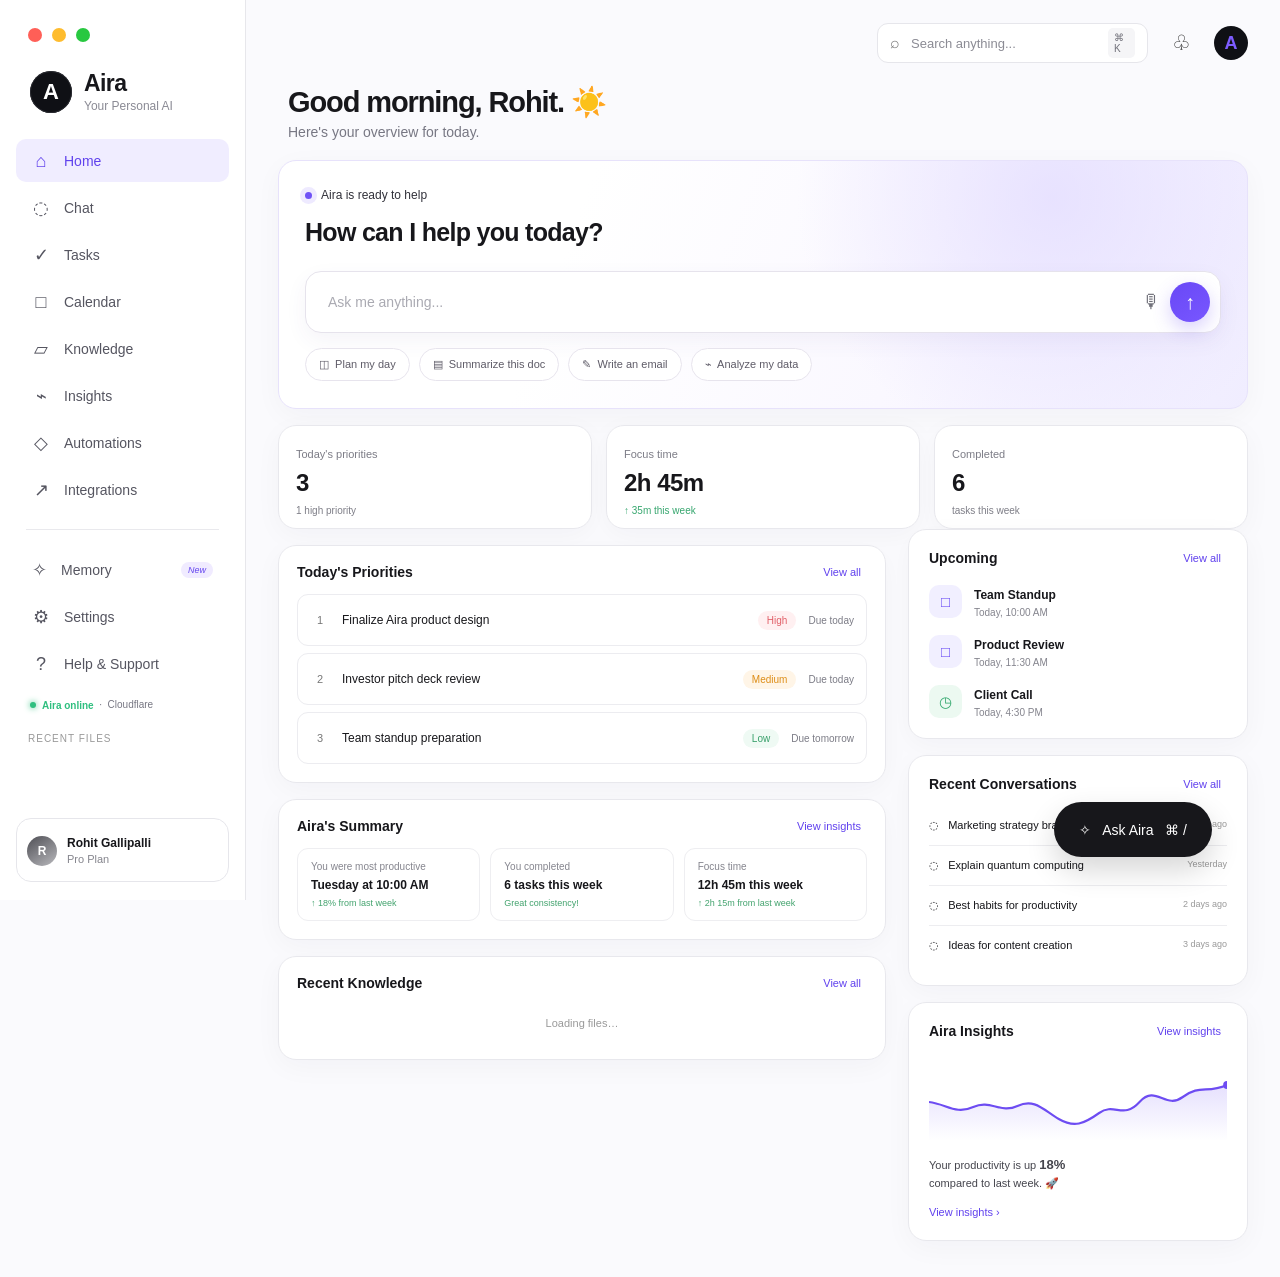
==== aira/webui_page.html @ 72c82e35 "Skill reuse (learn_skill/skill_use + auto-trigger) and resilient voice loop" ====
<!doctype html>
<html lang="en"><head><meta charset="utf-8">
<meta name="viewport" content="width=device-width,initial-scale=1">
<title>Aira — Personal AI</title>
<style>
*{box-sizing:border-box}
:root{
  --purple:#6446f5;--purple2:#7657ff;--ink:#17171b;--muted:#777783;
  --line:#e9e9ee;--panel:#fff;--bg:#fafafd;--soft:#f3f0ff;--ok:#2fbf7f;--no:#ef5252;
}
body{margin:0;background:var(--bg);color:var(--ink);font-family:-apple-system,BlinkMacSystemFont,"SF Pro Display","SF Pro Text",Inter,Arial,sans-serif;-webkit-font-smoothing:antialiased}
button,input{font:inherit}
button{cursor:pointer}
.app{min-height:100vh;display:flex}
.sidebar{
  position:fixed;left:0;top:0;bottom:0;width:246px;background:rgba(255,255,255,.96);
  border-right:1px solid #e7e7eb;padding:28px 16px 18px;z-index:5;display:flex;flex-direction:column;overflow-y:auto
}
.window-dots{display:flex;gap:10px;margin:0 0 28px 12px}
.window-dots i{width:14px;height:14px;border-radius:50%;display:block}
.red{background:#ff5f57}.yellow{background:#febc2e}.green{background:#28c840}
.brand{display:flex;align-items:center;gap:12px;margin:0 14px 26px}
.brand-logo{width:42px;height:42px;border-radius:50%;background:#0f1015;color:white;display:grid;place-items:center;font-size:22px;font-weight:700;box-shadow:inset 0 0 0 1px #292a30}
.brand-name{font-size:23px;font-weight:700;letter-spacing:-.6px}.brand-sub{font-size:12px;color:#8a8a94;margin-top:2px}
.nav{display:grid;gap:4px}
.nav button{
  height:43px;width:100%;border:0;background:transparent;border-radius:10px;text-align:left;
  display:flex;align-items:center;gap:14px;padding:0 16px;color:#555560;font-size:14px
}
.nav button:hover{background:#f7f6fa}.nav button.active{background:#f0edff;color:#6042ed}
.nav-icon{width:18px;text-align:center;font-size:18px;line-height:1}
.sep{height:1px;background:#e9e9ed;margin:18px 10px}
.memory{display:flex;align-items:center;justify-content:space-between;width:100%}
.new{font-size:9px;background:#f0ebff;color:#6546ef;border-radius:9px;padding:3px 7px}
.sb-status{margin:14px 14px 0;font-size:10px;color:var(--muted)}
.sb-status b{display:inline-flex;align-items:center;gap:6px;color:var(--ok);font-weight:600}
.sb-status b i{width:6px;height:6px;border-radius:50%;background:var(--ok);box-shadow:0 0 6px var(--ok)}
.sb-files{flex:1;overflow-y:auto;margin-top:10px}
.sb-file{display:flex;align-items:center;gap:9px;padding:8px 12px;border-radius:9px;font-size:11px;color:#555560}
.sb-file:hover{background:#f7f6fa}
.sb-file .fi{width:28px;height:28px;border-radius:8px;background:#f0edff;display:grid;place-items:center;font-size:13px;flex-shrink:0}
.sb-file b{display:block;font-size:11px;font-weight:600;color:var(--ink);white-space:nowrap;overflow:hidden;text-overflow:ellipsis;max-width:150px}
.sb-file small{font-size:9px;color:#999}
.profile{
  margin-top:14px;height:64px;border:1px solid #e6e6eb;border-radius:15px;background:white;
  display:flex;align-items:center;padding:10px;gap:10px
}
.avatar{width:38px;height:38px;border-radius:50%;display:grid;place-items:center;background:linear-gradient(145deg,#4e4e54,#b9b9bd);color:white;font-size:13px;font-weight:700}
.profile-name{font-size:12px;font-weight:600}.profile-plan{font-size:11px;color:#85858d;margin-top:3px}
.main{margin-left:246px;width:calc(100% - 246px);padding:18px 32px 36px;min-width:0}
.topbar{height:50px;display:flex;align-items:center;justify-content:flex-end;gap:18px}
.search{width:271px;height:40px;border:1px solid #e6e6eb;border-radius:11px;background:white;display:flex;align-items:center;gap:9px;padding:0 12px;color:#777}
.search input{border:0;outline:0;width:100%;font-size:13px;color:#333}.search input::placeholder{color:#8b8b94}
.shortcut{font-size:10px;background:#f5f5f7;padding:4px 6px;border-radius:5px;color:#707079}
.top-icon{border:0;background:transparent;width:30px;height:30px;color:#333;font-size:21px;border-radius:8px}
.top-icon:hover{background:#f3f2f7}
.user-orb{width:34px;height:34px;border-radius:50%;background:#0f1015;color:#7d5cff;display:grid;place-items:center;font-weight:700;font-size:18px}
.content{max-width:1250px;margin:17px auto 0}
.greeting{margin:0 0 20px 10px}.greeting h1{font-size:29px;letter-spacing:-1.1px;margin:0 0 5px;font-weight:700}.greeting p{margin:0;color:#777783;font-size:14px}
.card{background:#fff;border:1px solid #e8e8ed;border-radius:18px;box-shadow:0 7px 28px rgba(30,25,60,.035)}
.hero{
  height:auto;padding:27px 26px;background:
  radial-gradient(circle at 80% 15%,rgba(225,218,255,.7),transparent 32%),
  linear-gradient(110deg,#fff 30%,#faf8ff 65%,#f0edff 100%);
  border-color:#e7e2fb
}
.ready{display:flex;align-items:center;gap:9px;color:#31313a;font-size:12px;margin-bottom:16px}.ready-dot{width:7px;height:7px;background:#7052f6;border-radius:50%;box-shadow:0 0 0 5px #eeeaff}
.hero h2{font-size:25px;letter-spacing:-.7px;margin:0 0 24px}
.prompt{height:62px;border:1px solid #e6e3ec;background:#fff;border-radius:16px;display:flex;align-items:center;padding:0 10px 0 20px;box-shadow:0 8px 22px rgba(75,57,135,.055)}
.prompt input{border:0;outline:0;flex:1;font-size:14px;color:#333}.prompt input::placeholder{color:#aaaab2}
.attach,.mic{border:0;background:transparent;color:#70707a;font-size:19px;width:38px;height:38px;border-radius:9px}.attach:hover,.mic:hover{background:#f4f3f7}
.mic.on{background:#fdecec;color:#e04949;animation:pulse 1.2s infinite}
@keyframes pulse{0%,100%{box-shadow:0 0 0 0 rgba(239,68,68,.3)}50%{box-shadow:0 0 0 9px rgba(239,68,68,0)}}
.send{width:40px;height:40px;border:0;border-radius:50%;color:#fff;background:linear-gradient(145deg,#6948f6,#7857ff);font-size:20px;box-shadow:0 7px 18px rgba(102,70,245,.25)}
.send:hover{filter:brightness(1.08)}
.quick{display:flex;gap:9px;margin-top:15px;flex-wrap:wrap}.quick button{height:33px;border:1px solid #e7e4ed;background:white;border-radius:999px;padding:0 13px;font-size:11px;color:#5e5b67}.quick button:hover{border-color:#cfc4ff;color:#6142eb}
.chatcard{margin-top:16px;padding:18px;max-height:420px;display:flex;flex-direction:column}
.chatcard.hidden{display:none}
.section-head{display:flex;justify-content:space-between;align-items:center;margin-bottom:14px}.section-head h3{font-size:14px;margin:0}
.livepill{font-size:10px;font-weight:600;color:var(--ok);background:#effaf4;padding:4px 9px;border-radius:999px}
#log{flex:1;overflow-y:auto;max-height:340px;padding:4px 4px 8px}
#log::-webkit-scrollbar{width:7px}#log::-webkit-scrollbar-thumb{background:#e4e2ea;border-radius:99px}
.row{display:flex;margin-bottom:13px;animation:fadein .2s ease}
@keyframes fadein{from{opacity:0;transform:translateY(4px)}to{opacity:1}}
.row.user{justify-content:flex-end}
.bubble{max-width:74%;padding:11px 15px;border-radius:16px;white-space:pre-wrap;word-break:break-word;font-size:13.5px;line-height:1.55}
.row.user .bubble{background:linear-gradient(135deg,#6948f6,#7857ff);color:#fff;border-bottom-right-radius:5px;box-shadow:0 6px 16px rgba(102,70,245,.18)}
.row.aira .bubble{background:#fff;border:1px solid #eceaf1;border-bottom-left-radius:5px;box-shadow:0 3px 10px rgba(30,25,60,.04)}
.row.sys .bubble{background:#fff8e9;border:1px solid #f2e3bd;color:#8a6d1a;font-size:12px;max-width:92%}
.avatar{width:30px;height:30px;border-radius:50%;flex-shrink:0;margin-top:2px;display:flex;align-items:center;justify-content:center;font-size:12px;font-weight:700}
.row.aira .avatar{background:linear-gradient(145deg,#6446f5,#8b5cf6);color:#fff;margin-right:10px}
.row.user .avatar{background:#ece9f5;color:#6446f5;margin-left:10px;font-size:10.5px}
.typing{display:inline-flex;gap:5px;padding:6px 4px}
.typing i{width:7px;height:7px;border-radius:50%;background:#b9b3cf;animation:blink 1.1s infinite}
.typing i:nth-child(2){animation-delay:.18s}.typing i:nth-child(3){animation-delay:.36s}
@keyframes blink{0%,60%,100%{opacity:.25}30%{opacity:1}}
.approve{margin:8px 0;padding:14px 16px;border-radius:14px;max-width:92%;background:#fff8e9;border:1px solid #f2e3bd}
.approve b{font-size:12.5px;color:#b98a1e;display:block;margin-bottom:6px}
.approve .q{font-size:13px;color:var(--ink);margin-bottom:12px;white-space:pre-wrap}
.btns{display:flex;gap:9px}
.btn{border:0;border-radius:9px;padding:8px 18px;font-size:12.5px;font-weight:600;cursor:pointer;color:#fff;transition:.15s}
.btn:active{transform:scale(.97)}
.btn.ok{background:var(--ok)}.btn.no{background:var(--no)}
.stats{display:grid;grid-template-columns:repeat(3,1fr);gap:14px;margin-top:16px}.stat{height:104px;padding:18px 17px}.stat small{color:#7c7c86;font-size:11px}.stat strong{font-size:24px;display:block;margin:7px 0 3px;letter-spacing:-.5px}.stat span{font-size:10px;color:#7e7e87}.up{color:#36a66e!important}
.section{padding:18px;margin-top:16px}
.view{border:0;background:transparent;color:#6142ee;font-size:11px;cursor:pointer}
.tasks{display:grid;gap:7px}.task{height:52px;border:1px solid #ececf0;border-radius:11px;padding:0 12px;display:flex;align-items:center;gap:12px}.num{width:20px;text-align:center;font-size:11px;color:#777}.task-title{font-size:12px;flex:1}.task small{font-size:10px;color:#7c7c86}.pill{font-size:10px;padding:4px 9px;border-radius:999px}.high{background:#fff0f1;color:#e16069}.medium{background:#fff5e7;color:#dd8d17}.low{background:#effaf4;color:#39a06b}
.summary-grid{display:grid;grid-template-columns:repeat(3,1fr);gap:10px}.summary{min-height:67px;border:1px solid #eeeef1;border-radius:11px;padding:12px 13px}.summary-label{font-size:10px;color:#85858e}.summary-value{font-size:12px;font-weight:600;margin:6px 0}.summary-note{font-size:9px;color:#43a36e}
.files{display:grid;grid-template-columns:repeat(4,1fr);gap:10px}.file{height:98px;border:1px solid #e9e9ed;border-radius:11px;padding:12px;background:#fff;cursor:pointer}.file:hover{border-color:#cfc4ff}.file-icon{font-size:18px;margin-bottom:9px}.file b{display:block;font-size:10px;white-space:nowrap;overflow:hidden;text-overflow:ellipsis}.file small{font-size:9px;color:#888;margin-top:5px;display:block}
.empty{grid-column:1/-1;font-size:11px;color:#999;padding:12px;text-align:center}
.grid{display:grid;grid-template-columns:minmax(0,1fr) 340px;gap:22px}
.right{display:grid;gap:16px;align-content:start}.side{padding:20px}
.upcoming{display:grid;gap:17px;margin-top:19px}.event{display:flex;gap:12px}.event-icon{width:33px;height:33px;border-radius:10px;background:#f1efff;color:#6446f5;display:grid;place-items:center;font-size:15px}.event-icon.green{background:#ecf9f1;color:#35a96f}.event b{font-size:12px}.event small{display:block;color:#85858e;font-size:10px;margin-top:4px}
.conversations{margin-top:5px}.conversation{display:flex;justify-content:space-between;gap:10px;padding:13px 0;border-bottom:1px solid #ededf0}.conversation:last-child{border:0}.conversation span{font-size:11px}.conversation small{font-size:9px;color:#999;white-space:nowrap}
.insight-box{margin-top:15px;border-radius:12px;padding:13px 0 0}.chart{height:66px;width:100%;margin-top:8px}.chart svg{width:100%;height:100%}.insight-text{font-size:11px;line-height:1.55;color:#45454d;margin-top:10px}.insight-text b{font-size:13px}
.floating{position:fixed;right:68px;bottom:43px;height:55px;border:0;border-radius:30px;background:#17171b;color:#fff;padding:0 25px;font-size:14px;box-shadow:0 13px 30px rgba(0,0,0,.16);z-index:6}
.floating:hover{transform:translateY(-2px)}
.toast{position:fixed;left:50%;bottom:25px;transform:translate(-50%,20px);background:#17171b;color:white;border-radius:12px;padding:12px 18px;font-size:12px;opacity:0;pointer-events:none;transition:.25s;z-index:20}.toast.show{opacity:1;transform:translate(-50%,0)}
@media(max-width:1050px){.sidebar{width:82px}.brand{justify-content:center;margin-left:0;margin-right:0}.brand>div:not(.brand-logo),.nav button span:not(.nav-icon),.new,.profile-name,.profile-plan,.sb-files,.sb-status{display:none}.nav button{justify-content:center;padding:0}.main{margin-left:82px;width:calc(100% - 82px)}.grid{grid-template-columns:1fr}.right{grid-template-columns:1fr 1fr}.floating{right:24px}}
@media(max-width:700px){.sidebar{display:none}.main{margin:0;width:100%;padding:14px}.content{margin-top:8px}.search{width:200px}.grid,.stats,.summary-grid,.files,.right{grid-template-columns:1fr}.hero{height:auto}.greeting h1{font-size:24px}.floating{bottom:18px;right:18px}.topbar{gap:5px}}
</style></head>
<body>
<div class="app">
<aside class="sidebar">
  <div class="window-dots"><i class="red"></i><i class="yellow"></i><i class="green"></i></div>
  <div class="brand"><div class="brand-logo">A</div><div><div class="brand-name">Aira</div><div class="brand-sub">Your Personal AI</div></div></div>
  <nav class="nav">
    <button class="active" data-nav="home"><span class="nav-icon">⌂</span><span>Home</span></button>
    <button data-nav="chat"><span class="nav-icon">◌</span><span>Chat</span></button>
    <button data-nav="tasks"><span class="nav-icon">✓</span><span>Tasks</span></button>
    <button data-nav="calendar"><span class="nav-icon">□</span><span>Calendar</span></button>
    <button data-nav="knowledge"><span class="nav-icon">▱</span><span>Knowledge</span></button>
    <button data-nav="insights"><span class="nav-icon">⌁</span><span>Insights</span></button>
    <button data-nav="automations"><span class="nav-icon">◇</span><span>Automations</span></button>
    <button data-nav="integrations"><span class="nav-icon">↗</span><span>Integrations</span></button>
  </nav>
  <div class="sep"></div>
  <nav class="nav">
    <button><span class="nav-icon">✧</span><span class="memory">Memory <em class="new">New</em></span></button>
    <button><span class="nav-icon">⚙</span><span>Settings</span></button>
    <button><span class="nav-icon">?</span><span>Help &amp; Support</span></button>
  </nav>
  <div class="sb-status"><b><i></i>Aira online</b> &nbsp;·&nbsp; <span id="sbmode">Cloudflare</span></div>
  <div class="sb-files">
    <div class="sb-label" style="font-size:10px;color:#999;text-transform:uppercase;letter-spacing:1px;padding:12px 12px 6px">Recent files</div>
    <div id="sbfiles"></div>
  </div>
  <div class="profile"><div class="avatar">R</div><div><div class="profile-name">Rohit Gallipalli</div><div class="profile-plan">Pro Plan</div></div></div>
</aside>

<main class="main">
  <header class="topbar">
    <label class="search">⌕<input id="search" placeholder="Search anything..."><span class="shortcut">⌘ K</span></label>
    <button class="top-icon" id="voice" title="Speak replies aloud">♧</button>
    <div class="user-orb">A</div>
  </header>

  <div class="content">
    <div class="greeting"><h1 id="greet">Good morning, Rohit. ☀️</h1><p>Here's your overview for today.</p></div>

    <div class="card hero">
      <div class="ready"><span class="ready-dot"></span>Aira is ready to help</div>
      <h2>How can I help you today?</h2>
      <div class="prompt">
        <input id="prompt" placeholder="Ask me anything..." autofocus>
        <button class="mic" id="mic" title="Speak to Aira">🎙</button>
        <button class="send" id="send" title="Send">↑</button>
      </div>
      <div class="quick">
        <button onclick="fill('Plan my day')">◫ &nbsp;Plan my day</button>
        <button onclick="fill('Summarize this document')">▤ &nbsp;Summarize this doc</button>
        <button onclick="fill('Write an email')">✎ &nbsp;Write an email</button>
        <button onclick="fill('Analyze my data')">⌁ &nbsp;Analyze my data</button>
      </div>
    </div>

    <div class="card chatcard hidden" id="chatcard">
      <div class="section-head"><h3>Conversation</h3><span class="livepill">● live</span></div>
      <div id="log"></div>
    </div>

    <div class="stats">
      <div class="card stat"><small>Today's priorities</small><strong>3</strong><span>1 high priority</span></div>
      <div class="card stat"><small>Focus time</small><strong>2h 45m</strong><span class="up">↑ 35m this week</span></div>
      <div class="card stat"><small>Completed</small><strong>6</strong><span>tasks this week</span></div>
    </div>

    <div class="grid">
      <section>
        <div class="card section">
          <div class="section-head"><h3>Today's Priorities</h3><button class="view">View all</button></div>
          <div class="tasks">
            <div class="task"><span class="num">1</span><span class="task-title">Finalize Aira product design</span><span class="pill high">High</span><small>Due today</small></div>
            <div class="task"><span class="num">2</span><span class="task-title">Investor pitch deck review</span><span class="pill medium">Medium</span><small>Due today</small></div>
            <div class="task"><span class="num">3</span><span class="task-title">Team standup preparation</span><span class="pill low">Low</span><small>Due tomorrow</small></div>
          </div>
        </div>
        <div class="card section">
          <div class="section-head"><h3>Aira's Summary</h3><button class="view">View insights</button></div>
          <div class="summary-grid">
            <div class="summary"><div class="summary-label">You were most productive</div><div class="summary-value">Tuesday at 10:00 AM</div><div class="summary-note">↑ 18% from last week</div></div>
            <div class="summary"><div class="summary-label">You completed</div><div class="summary-value">6 tasks this week</div><div class="summary-note">Great consistency!</div></div>
            <div class="summary"><div class="summary-label">Focus time</div><div class="summary-value">12h 45m this week</div><div class="summary-note">↑ 2h 15m from last week</div></div>
          </div>
        </div>
        <div class="card section">
          <div class="section-head"><h3>Recent Knowledge</h3><button class="view">View all</button></div>
          <div class="files" id="kfiles">
            <div class="empty">Loading files…</div>
          </div>
        </div>
      </section>

      <aside class="right">
        <div class="card side">
          <div class="section-head"><h3>Upcoming</h3><button class="view">View all</button></div>
          <div class="upcoming">
            <div class="event"><div class="event-icon">□</div><div><b>Team Standup</b><small>Today, 10:00 AM</small></div></div>
            <div class="event"><div class="event-icon">□</div><div><b>Product Review</b><small>Today, 11:30 AM</small></div></div>
            <div class="event"><div class="event-icon green">◷</div><div><b>Client Call</b><small>Today, 4:30 PM</small></div></div>
          </div>
        </div>
        <div class="card side">
          <div class="section-head"><h3>Recent Conversations</h3><button class="view">View all</button></div>
          <div class="conversations">
            <div class="conversation"><span>◌ &nbsp; Marketing strategy brainstorm</span><small>2h ago</small></div>
            <div class="conversation"><span>◌ &nbsp; Explain quantum computing</span><small>Yesterday</small></div>
            <div class="conversation"><span>◌ &nbsp; Best habits for productivity</span><small>2 days ago</small></div>
            <div class="conversation"><span>◌ &nbsp; Ideas for content creation</span><small>3 days ago</small></div>
          </div>
        </div>
        <div class="card side">
          <div class="section-head"><h3>Aira Insights</h3><button class="view">View insights</button></div>
          <div class="insight-box">
            <svg class="chart" viewBox="0 0 310 66" preserveAspectRatio="none">
              <defs><linearGradient id="fill" x1="0" x2="0" y1="0" y2="1"><stop offset="0" stop-color="#7356f5" stop-opacity=".18"/><stop offset="1" stop-color="#7356f5" stop-opacity="0"/></linearGradient></defs>
              <path d="M0 27 C18 29 28 40 46 32 S74 39 92 31 S119 35 135 44 S161 49 177 38 S202 45 219 27 S246 35 264 22 S289 19 310 10 L310 66 L0 66Z" fill="url(#fill)"/>
              <path d="M0 27 C18 29 28 40 46 32 S74 39 92 31 S119 35 135 44 S161 49 177 38 S202 45 219 27 S246 35 264 22 S289 19 310 10" fill="none" stroke="#6d4cf2" stroke-width="2.2"/>
              <circle cx="310" cy="10" r="4" fill="#6d4cf2"/>
            </svg>
            <div class="insight-text">Your productivity is up <b>18%</b><br>compared to last week. 🚀</div>
            <button class="view" style="padding:14px 0 0">View insights ›</button>
          </div>
        </div>
      </aside>
    </div>
  </div>
</main>
</div>

<button class="floating" onclick="focusPrompt()">✧ &nbsp; Ask Aira &nbsp; ⌘ /</button>
<div class="toast" id="toast"></div>

<script>
const log=document.getElementById('log'),inp=document.getElementById('prompt'),chatcard=document.getElementById('chatcard');
const esc=s=>s.replace(/[&<>]/g,c=>({'&':'&amp;','<':'&lt;','>':'&gt;'}[c]));
function bubble(text,cls){const row=document.createElement('div');row.className='row '+cls;
 let b='';
 if(cls==='aira')b+='<div class="avatar">A</div>';
 else if(cls==='user')b+='<div class="avatar">YOU</div>';
 row.innerHTML=b+'<div class="bubble"></div>';
 row.querySelector('.bubble').textContent=text;
 log.appendChild(row);log.scrollTop=log.scrollHeight;return row.querySelector('.bubble')}
function typing(row){row.querySelector('.bubble').innerHTML='<div class="typing"><i></i><i></i><i></i></div>'}
function showChat(){chatcard.classList.remove('hidden')}
async function load(){try{const r=await fetch('/api/history');const h=await r.json();
 const list=h.filter(m=>m.role!=='system');
 if(!list.length)return;
 showChat();log.innerHTML='';list.forEach(m=>bubble(m.content,m.role==='user'?'user':'aira'))}catch(e){}checkPending()}
async function send(){const t=inp.value.trim();if(!t)return;inp.value='';showChat();
 bubble(t,'user');const row=document.createElement('div');row.className='row aira';
 row.innerHTML='<div class="avatar">A</div><div class="bubble"></div>';log.appendChild(row);typing(row);
 try{const r=await fetch('/api/chat',{method:'POST',headers:{'Content-Type':'application/json'},body:JSON.stringify({message:t})});
 const j=await r.json();row.querySelector('.bubble').textContent=j.reply||'error'}
 catch(e){row.querySelector('.bubble').textContent='Aira is offline — is the server running?'}
 log.scrollTop=log.scrollHeight;checkPending()}
async function checkPending(){try{const r=await fetch('/api/pending');const j=await r.json();
 const old=document.querySelector('.approve');if(old)old.remove();
 if(j.question){showChat();const d=document.createElement('div');d.className='approve';
  d.innerHTML='<b>⚠ Approval needed</b><div class="q">'+esc(j.question)+'</div>'+
  '<div class="btns"><button class="btn ok" onclick="answer(1)">✓ Approve</button>'+
  '<button class="btn no" onclick="answer(0)">✕ Deny</button></div>';log.appendChild(d);log.scrollTop=log.scrollHeight}}catch(e){}}
async function answer(v){const r=await fetch('/api/pending',{method:'POST',headers:{'Content-Type':'application/json'},body:JSON.stringify({approve:!!v})});
 await r.json();load()}
function fill(t){inp.value=t;send()}
function focusPrompt(){document.getElementById('prompt').focus()}
function toast(msg){const el=document.getElementById('toast');el.textContent=msg;el.classList.add('show');clearTimeout(window.t);window.t=setTimeout(()=>el.classList.remove('show'),2200)}
document.getElementById('send').onclick=send;
inp.addEventListener('keydown',e=>{if(e.key==='Enter'){e.preventDefault();send()}});
document.addEventListener('keydown',e=>{
 if((e.metaKey||e.ctrlKey)&&e.key.toLowerCase()==='k'){e.preventDefault();document.getElementById('search').focus()}
 if(e.key==='/'&&document.activeElement!==inp){e.preventDefault();inp.focus()}});
/* nav */
document.querySelectorAll('.nav button').forEach(b=>b.addEventListener('click',()=>{
 document.querySelectorAll('.nav button').forEach(x=>x.classList.remove('active'));b.classList.add('active');
 const nav=b.dataset.nav;
 if(nav==='home'||nav==='chat'){scrollToChat()}
 else if(nav==='knowledge'){scrollToChat()}
 else toast('Coming soon — nav: '+b.textContent.trim())}));
function scrollToChat(){showChat();chatcard.scrollIntoView({behavior:'smooth',block:'nearest'})}
/* real files -> Recent Knowledge + sidebar */
async function loadFiles(){try{const r=await fetch('/api/files');const j=await r.json();
 const fs=(j.files||[]).slice(0,8);const kf=document.getElementById('kfiles');
 if(!fs.length){kf.innerHTML='<div class="empty">No output files yet — ask Aira to create something.</div>';return}
 kf.innerHTML='';
 fs.slice(0,4).forEach(f=>{const icon=f.name.endsWith('.csv')?'📊':f.name.endsWith('.json')?'🧾':f.name.endsWith('.mp3')?'🎵':f.name.endsWith('.log')?'📋':'📄';
  const sz=f.size>1048576?(f.size/1048576).toFixed(1)+' MB':f.size>1024?(f.size/1024).toFixed(1)+' KB':f.size+' B';
  const d=document.createElement('div');d.className='file';d.title=f.name;
  d.innerHTML='<div class="file-icon">'+icon+'</div><b>'+esc(f.name)+'</b><small>'+sz+'</small>';kf.appendChild(d)});
 const sb=document.getElementById('sbfiles');sb.innerHTML='';
 fs.forEach(f=>{const icon=f.name.endsWith('.csv')?'📊':f.name.endsWith('.mp3')?'🎵':'📄';
  const d=document.createElement('div');d.className='sb-file';d.title=f.name;
  d.innerHTML='<span class="fi">'+icon+'</span><div><b>'+esc(f.name)+'</b><small>'+(f.size/1024).toFixed(1)+' KB</small></div>';sb.appendChild(d)})}catch(e){}}
/* voice: speak replies aloud */
const mic=document.getElementById('mic'),voiceBtn=document.getElementById('voice');
let voiceOn=localStorage.getItem('rasVoice')==='1';
function setVoice(v){voiceOn=v;voiceBtn.style.color=v?'#6446f5':'#333';localStorage.setItem('rasVoice',v?'1':'0')}
setVoice(voiceOn);
function speak(text){
 if(!voiceOn||!('speechSynthesis' in window)||!text)return;
 speechSynthesis.cancel();
 const clean=text.replace(/```[\s\S]*?```/g,' ').replace(/[#*_>`~]/g,' ').replace(/\s+/g,' ').trim();
 if(!clean)return;
 const u=new SpeechSynthesisUtterance(clean);
 u.rate=1.02;u.pitch=1;u.lang='en-IN';
 const vs=speechSynthesis.getVoices().filter(v=>/en(-|_)?(IN|GB)/i.test(v.lang));
 if(vs.length)u.voice=vs[0];
 speechSynthesis.speak(u);
}
voiceBtn.onclick=()=>{setVoice(!voiceOn);if(!voiceOn)speechSynthesis.cancel()};
if('speechSynthesis' in window)speechSynthesis.onvoiceschanged=()=>speechSynthesis.getVoices();
/* browser mic -> text */
const SR=window.SpeechRecognition||window.webkitSpeechRecognition;
if(SR){
 const rec=new SR();rec.lang='en-IN';rec.interimResults=true;rec.continuous=false;
 let listening=false;
 rec.onresult=e=>{let t='';for(let i=0;i<e.results.length;i++)t+=e.results[i][0].transcript;inp.value=t};
 rec.onend=()=>{mic.classList.remove('on');listening=false;if(inp.value.trim())send()};
 rec.onerror=()=>{mic.classList.remove('on');listening=false};
 mic.onclick=()=>{
  if(listening){rec.stop();mic.classList.remove('on');return}
  try{rec.start();mic.classList.add('on');listening=true}
  catch(e){alert('Microphone blocked — allow mic access in the browser and try again')}};
}else mic.style.display='none';
/* speak new aira bubble if voice on */
setInterval(()=>{const bb=document.querySelector('.row.aira .bubble');
 if(voiceOn&&bb&&!bb.dataset.said){bb.dataset.said='1';speak(bb.textContent)}},1200);
/* greeting by time */
(function(){const h=new Date().getHours();
 const g=document.getElementById('greet');
 if(h<12)g.innerHTML='Good morning, Rohit. ☀️';
 else if(h<17)g.innerHTML='Good afternoon, Rohit. ☀️';
 else g.innerHTML='Good evening, Rohit. 🌙';})();
load();loadFiles();setInterval(checkPending,1500);
</script></body></html>
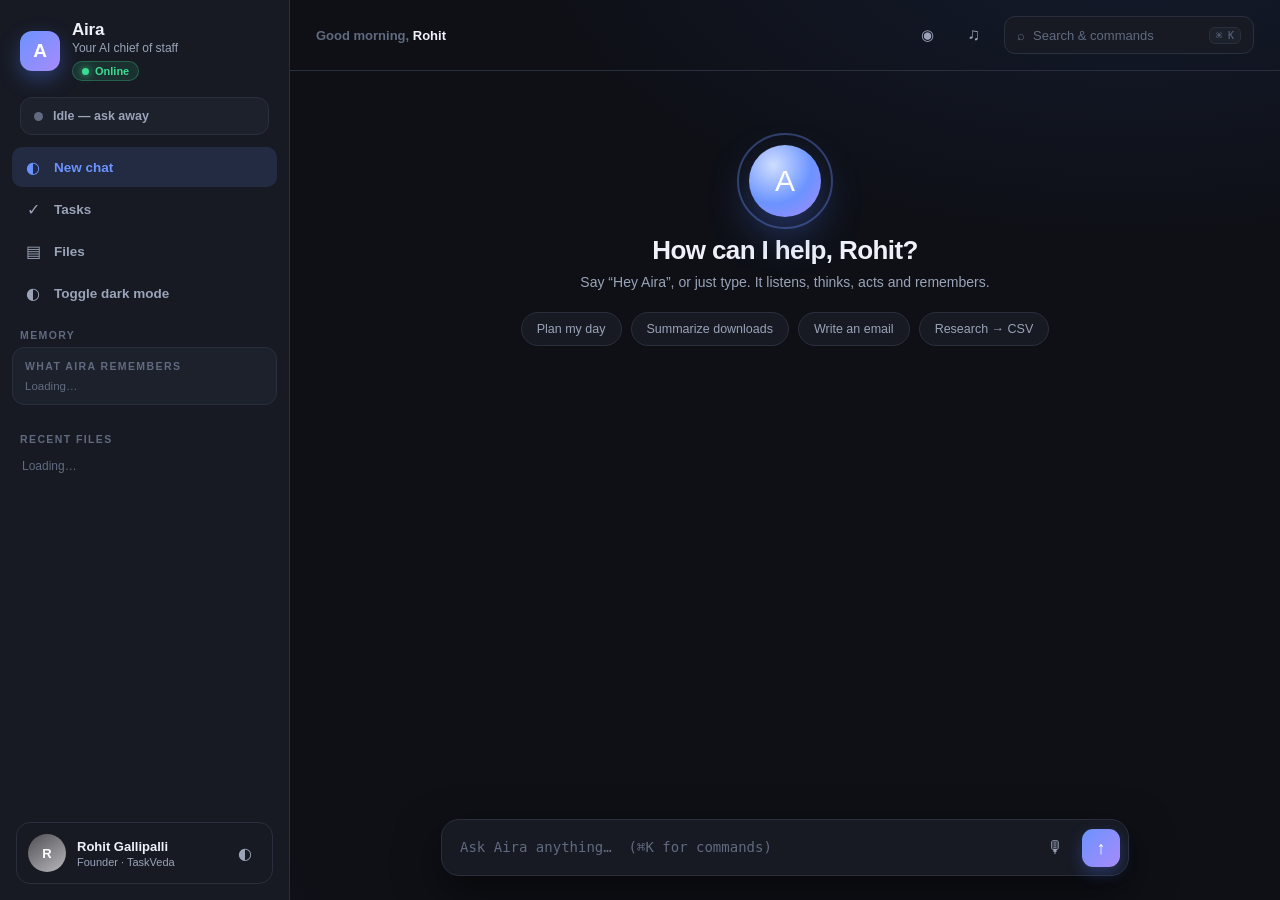
==== commit 47c451f1: "Add flyer system, chief-of-staff web UI, and Hey Aira voice toggle" ====
--- a/aira/webui_page.html
+++ b/aira/webui_page.html
@@ -1,355 +1,413 @@
 <!doctype html>
-<html lang="en"><head><meta charset="utf-8">
+<html lang="en">
+<head>
+<meta charset="utf-8">
 <meta name="viewport" content="width=device-width,initial-scale=1">
-<title>Aira — Personal AI</title>
+<title>Aira — Your AI chief of staff</title>
 <style>
-*{box-sizing:border-box}
 :root{
-  --purple:#6446f5;--purple2:#7657ff;--ink:#17171b;--muted:#777783;
-  --line:#e9e9ee;--panel:#fff;--bg:#fafafd;--soft:#f3f0ff;--ok:#2fbf7f;--no:#ef5252;
+  --bg:#f6f4ee; --panel:#ffffff; --panel2:#f3efe6; --line:#e7e1d4;
+  --ink:#241f18; --muted:#6f6757; --faint:#a59c8a;
+  --brand:#4f7cff; --brand2:#8b5cf6; --ok:#34a86b; --no:#e05a5a; --warn:#d99a2b;
+  --shadow:0 16px 44px rgba(36,31,24,.10);
+  --chat-w:740px;
 }
-body{margin:0;background:var(--bg);color:var(--ink);font-family:-apple-system,BlinkMacSystemFont,"SF Pro Display","SF Pro Text",Inter,Arial,sans-serif;-webkit-font-smoothing:antialiased}
-button,input{font:inherit}
-button{cursor:pointer}
-.app{min-height:100vh;display:flex}
-.sidebar{
-  position:fixed;left:0;top:0;bottom:0;width:246px;background:rgba(255,255,255,.96);
-  border-right:1px solid #e7e7eb;padding:28px 16px 18px;z-index:5;display:flex;flex-direction:column;overflow-y:auto
+html.dark{
+  --bg:#0e1016; --panel:#171a23; --panel2:#1d212c; --line:#2a2f3d;
+  --ink:#eef1f8; --muted:#9aa3b8; --faint:#616a80;
+  --brand:#6b93ff; --brand2:#a78bfa; --ok:#3ddb94; --no:#ff7b7b; --warn:#f0b34d;
+  --shadow:0 16px 44px rgba(0,0,0,.5);
 }
-.window-dots{display:flex;gap:10px;margin:0 0 28px 12px}
-.window-dots i{width:14px;height:14px;border-radius:50%;display:block}
-.red{background:#ff5f57}.yellow{background:#febc2e}.green{background:#28c840}
-.brand{display:flex;align-items:center;gap:12px;margin:0 14px 26px}
-.brand-logo{width:42px;height:42px;border-radius:50%;background:#0f1015;color:white;display:grid;place-items:center;font-size:22px;font-weight:700;box-shadow:inset 0 0 0 1px #292a30}
-.brand-name{font-size:23px;font-weight:700;letter-spacing:-.6px}.brand-sub{font-size:12px;color:#8a8a94;margin-top:2px}
-.nav{display:grid;gap:4px}
-.nav button{
-  height:43px;width:100%;border:0;background:transparent;border-radius:10px;text-align:left;
-  display:flex;align-items:center;gap:14px;padding:0 16px;color:#555560;font-size:14px
+*{box-sizing:border-box;margin:0;padding:0}
+html,body{height:100%}
+body{
+  font-family:-apple-system,BlinkMacSystemFont,"SF Pro Display","SF Pro Text",Inter,"Segoe UI",Roboto,sans-serif;
+  background:
+    radial-gradient(1000px 520px at 88% -8%,rgba(79,124,255,.10),transparent 60%),
+    radial-gradient(760px 420px at -8% 108%,rgba(139,92,246,.09),transparent 60%),
+    var(--bg);
+  color:var(--ink);display:flex;height:100vh;overflow:hidden;-webkit-font-smoothing:antialiased;
+  transition:background .3s,color .3s;
 }
-.nav button:hover{background:#f7f6fa}.nav button.active{background:#f0edff;color:#6042ed}
-.nav-icon{width:18px;text-align:center;font-size:18px;line-height:1}
-.sep{height:1px;background:#e9e9ed;margin:18px 10px}
-.memory{display:flex;align-items:center;justify-content:space-between;width:100%}
-.new{font-size:9px;background:#f0ebff;color:#6546ef;border-radius:9px;padding:3px 7px}
-.sb-status{margin:14px 14px 0;font-size:10px;color:var(--muted)}
-.sb-status b{display:inline-flex;align-items:center;gap:6px;color:var(--ok);font-weight:600}
-.sb-status b i{width:6px;height:6px;border-radius:50%;background:var(--ok);box-shadow:0 0 6px var(--ok)}
-.sb-files{flex:1;overflow-y:auto;margin-top:10px}
-.sb-file{display:flex;align-items:center;gap:9px;padding:8px 12px;border-radius:9px;font-size:11px;color:#555560}
-.sb-file:hover{background:#f7f6fa}
-.sb-file .fi{width:28px;height:28px;border-radius:8px;background:#f0edff;display:grid;place-items:center;font-size:13px;flex-shrink:0}
-.sb-file b{display:block;font-size:11px;font-weight:600;color:var(--ink);white-space:nowrap;overflow:hidden;text-overflow:ellipsis;max-width:150px}
-.sb-file small{font-size:9px;color:#999}
-.profile{
-  margin-top:14px;height:64px;border:1px solid #e6e6eb;border-radius:15px;background:white;
-  display:flex;align-items:center;padding:10px;gap:10px
-}
-.avatar{width:38px;height:38px;border-radius:50%;display:grid;place-items:center;background:linear-gradient(145deg,#4e4e54,#b9b9bd);color:white;font-size:13px;font-weight:700}
-.profile-name{font-size:12px;font-weight:600}.profile-plan{font-size:11px;color:#85858d;margin-top:3px}
-.main{margin-left:246px;width:calc(100% - 246px);padding:18px 32px 36px;min-width:0}
-.topbar{height:50px;display:flex;align-items:center;justify-content:flex-end;gap:18px}
-.search{width:271px;height:40px;border:1px solid #e6e6eb;border-radius:11px;background:white;display:flex;align-items:center;gap:9px;padding:0 12px;color:#777}
-.search input{border:0;outline:0;width:100%;font-size:13px;color:#333}.search input::placeholder{color:#8b8b94}
-.shortcut{font-size:10px;background:#f5f5f7;padding:4px 6px;border-radius:5px;color:#707079}
-.top-icon{border:0;background:transparent;width:30px;height:30px;color:#333;font-size:21px;border-radius:8px}
-.top-icon:hover{background:#f3f2f7}
-.user-orb{width:34px;height:34px;border-radius:50%;background:#0f1015;color:#7d5cff;display:grid;place-items:center;font-weight:700;font-size:18px}
-.content{max-width:1250px;margin:17px auto 0}
-.greeting{margin:0 0 20px 10px}.greeting h1{font-size:29px;letter-spacing:-1.1px;margin:0 0 5px;font-weight:700}.greeting p{margin:0;color:#777783;font-size:14px}
-.card{background:#fff;border:1px solid #e8e8ed;border-radius:18px;box-shadow:0 7px 28px rgba(30,25,60,.035)}
-.hero{
-  height:auto;padding:27px 26px;background:
-  radial-gradient(circle at 80% 15%,rgba(225,218,255,.7),transparent 32%),
-  linear-gradient(110deg,#fff 30%,#faf8ff 65%,#f0edff 100%);
-  border-color:#e7e2fb
-}
-.ready{display:flex;align-items:center;gap:9px;color:#31313a;font-size:12px;margin-bottom:16px}.ready-dot{width:7px;height:7px;background:#7052f6;border-radius:50%;box-shadow:0 0 0 5px #eeeaff}
-.hero h2{font-size:25px;letter-spacing:-.7px;margin:0 0 24px}
-.prompt{height:62px;border:1px solid #e6e3ec;background:#fff;border-radius:16px;display:flex;align-items:center;padding:0 10px 0 20px;box-shadow:0 8px 22px rgba(75,57,135,.055)}
-.prompt input{border:0;outline:0;flex:1;font-size:14px;color:#333}.prompt input::placeholder{color:#aaaab2}
-.attach,.mic{border:0;background:transparent;color:#70707a;font-size:19px;width:38px;height:38px;border-radius:9px}.attach:hover,.mic:hover{background:#f4f3f7}
-.mic.on{background:#fdecec;color:#e04949;animation:pulse 1.2s infinite}
-@keyframes pulse{0%,100%{box-shadow:0 0 0 0 rgba(239,68,68,.3)}50%{box-shadow:0 0 0 9px rgba(239,68,68,0)}}
-.send{width:40px;height:40px;border:0;border-radius:50%;color:#fff;background:linear-gradient(145deg,#6948f6,#7857ff);font-size:20px;box-shadow:0 7px 18px rgba(102,70,245,.25)}
-.send:hover{filter:brightness(1.08)}
-.quick{display:flex;gap:9px;margin-top:15px;flex-wrap:wrap}.quick button{height:33px;border:1px solid #e7e4ed;background:white;border-radius:999px;padding:0 13px;font-size:11px;color:#5e5b67}.quick button:hover{border-color:#cfc4ff;color:#6142eb}
-.chatcard{margin-top:16px;padding:18px;max-height:420px;display:flex;flex-direction:column}
-.chatcard.hidden{display:none}
-.section-head{display:flex;justify-content:space-between;align-items:center;margin-bottom:14px}.section-head h3{font-size:14px;margin:0}
-.livepill{font-size:10px;font-weight:600;color:var(--ok);background:#effaf4;padding:4px 9px;border-radius:999px}
-#log{flex:1;overflow-y:auto;max-height:340px;padding:4px 4px 8px}
-#log::-webkit-scrollbar{width:7px}#log::-webkit-scrollbar-thumb{background:#e4e2ea;border-radius:99px}
-.row{display:flex;margin-bottom:13px;animation:fadein .2s ease}
-@keyframes fadein{from{opacity:0;transform:translateY(4px)}to{opacity:1}}
-.row.user{justify-content:flex-end}
-.bubble{max-width:74%;padding:11px 15px;border-radius:16px;white-space:pre-wrap;word-break:break-word;font-size:13.5px;line-height:1.55}
-.row.user .bubble{background:linear-gradient(135deg,#6948f6,#7857ff);color:#fff;border-bottom-right-radius:5px;box-shadow:0 6px 16px rgba(102,70,245,.18)}
-.row.aira .bubble{background:#fff;border:1px solid #eceaf1;border-bottom-left-radius:5px;box-shadow:0 3px 10px rgba(30,25,60,.04)}
-.row.sys .bubble{background:#fff8e9;border:1px solid #f2e3bd;color:#8a6d1a;font-size:12px;max-width:92%}
-.avatar{width:30px;height:30px;border-radius:50%;flex-shrink:0;margin-top:2px;display:flex;align-items:center;justify-content:center;font-size:12px;font-weight:700}
-.row.aira .avatar{background:linear-gradient(145deg,#6446f5,#8b5cf6);color:#fff;margin-right:10px}
-.row.user .avatar{background:#ece9f5;color:#6446f5;margin-left:10px;font-size:10.5px}
-.typing{display:inline-flex;gap:5px;padding:6px 4px}
-.typing i{width:7px;height:7px;border-radius:50%;background:#b9b3cf;animation:blink 1.1s infinite}
-.typing i:nth-child(2){animation-delay:.18s}.typing i:nth-child(3){animation-delay:.36s}
-@keyframes blink{0%,60%,100%{opacity:.25}30%{opacity:1}}
-.approve{margin:8px 0;padding:14px 16px;border-radius:14px;max-width:92%;background:#fff8e9;border:1px solid #f2e3bd}
-.approve b{font-size:12.5px;color:#b98a1e;display:block;margin-bottom:6px}
-.approve .q{font-size:13px;color:var(--ink);margin-bottom:12px;white-space:pre-wrap}
+button,input{font:inherit;color:inherit}
+button{cursor:pointer;border:0;background:none}
+code{font-family:ui-monospace,"SF Mono",Menlo,monospace;font-size:.9em}
+
+/* ============ SIDEBAR ============ */
+aside{width:290px;min-width:290px;display:flex;flex-direction:column;background:var(--panel);
+  border-right:1px solid var(--line)}
+.sb-head{display:flex;align-items:center;gap:12px;padding:20px 20px 14px}
+.logo{width:40px;height:40px;border-radius:12px;display:grid;place-items:center;flex-shrink:0;
+  background:linear-gradient(135deg,var(--brand),var(--brand2));color:#fff;font-weight:800;font-size:19px;
+  box-shadow:0 8px 20px rgba(79,124,255,.35)}
+.brand h1{font-size:17px;font-weight:750;letter-spacing:-.2px}
+.brand p{font-size:12px;color:var(--muted);margin-top:1px}
+.pill{display:inline-flex;align-items:center;gap:6px;font-size:11px;font-weight:650;color:var(--ok);
+  background:color-mix(in srgb,var(--ok) 12%,transparent);border:1px solid color-mix(in srgb,var(--ok) 28%,transparent);
+  padding:3px 9px;border-radius:99px;margin-top:6px}
+.pill i{width:7px;height:7px;border-radius:50%;background:var(--ok);box-shadow:0 0 8px var(--ok);animation:blink 1.6s infinite}
+@keyframes blink{50%{opacity:.35}}
+
+/* status strip */
+.status{margin:2px 20px 12px;padding:11px 13px;border-radius:12px;background:var(--panel2);border:1px solid var(--line);
+  display:flex;align-items:center;gap:10px;font-size:12.5px;color:var(--muted)}
+#statusDot{width:9px;height:9px;border-radius:50%;background:var(--faint);flex-shrink:0;transition:.3s}
+#statusDot.thinking{background:var(--warn);animation:blink .8s infinite}
+#statusDot.acting{background:var(--brand);box-shadow:0 0 12px var(--brand)}
+#statustext{font-weight:600}
+
+/* nav */
+.nav{display:grid;gap:2px;padding:0 12px}
+.nav button{display:flex;align-items:center;gap:12px;height:40px;padding:0 12px;border-radius:10px;
+  color:var(--muted);font-size:13.5px;font-weight:550;text-align:left;transition:.15s}
+.nav button:hover{background:var(--panel2)}
+.nav button.active{background:color-mix(in srgb,var(--brand) 14%,transparent);color:var(--brand)}
+.nav .ic{width:18px;text-align:center;font-size:16px}
+.sb-label{font-size:10.5px;text-transform:uppercase;letter-spacing:1.4px;color:var(--faint);padding:16px 20px 6px;font-weight:700}
+
+/* recent files */
+.sb-files{flex:1;overflow-y:auto;padding:0 12px}
+.sb-files::-webkit-scrollbar{width:7px}.sb-files::-webkit-scrollbar-thumb{background:var(--line);border-radius:99px}
+.sb-file{display:flex;align-items:center;gap:10px;padding:8px 10px;border-radius:10px;font-size:12px;color:var(--muted)}
+.sb-file:hover{background:var(--panel2)}
+.sb-file .fi{width:30px;height:30px;border-radius:9px;background:var(--panel2);display:grid;place-items:center;font-size:14px;flex-shrink:0}
+.sb-file b{display:block;font-weight:600;color:var(--ink);white-space:nowrap;overflow:hidden;text-overflow:ellipsis;max-width:150px}
+.sb-file small{font-size:10px;color:var(--faint)}
+
+/* memory block */
+.memory{padding:0 12px 12px}
+.mem{padding:12px;border-radius:12px;background:var(--panel2);border:1px solid var(--line)}
+.mem h4{font-size:10.5px;text-transform:uppercase;letter-spacing:1.4px;color:var(--faint);margin-bottom:8px;font-weight:700}
+.mem ul{list-style:none}
+.mem li{font-size:12px;color:var(--muted);line-height:1.5;padding:2px 0;display:flex;gap:8px}
+.mem li::before{content:"·";color:var(--brand);font-weight:800}
+.mem .empty{font-size:11.5px;color:var(--faint)}
+
+/* profile */
+.profile{margin:14px 16px 16px;padding:11px;border:1px solid var(--line);border-radius:14px;background:var(--panel);
+  display:flex;align-items:center;gap:11px}
+.avatar{width:38px;height:38px;border-radius:50%;display:grid;place-items:center;background:linear-gradient(145deg,#4e4e54,#b9b9bd);color:#fff;font-size:13px;font-weight:700;flex-shrink:0}
+.pname{font-size:13px;font-weight:650}.pplan{font-size:11px;color:var(--muted);margin-top:2px}
+.darkbtn{margin-left:auto;width:32px;height:32px;border-radius:9px;display:grid;place-items:center;font-size:16px;color:var(--muted)}
+.darkbtn:hover{background:var(--panel2)}
+
+/* ============ MAIN ============ */
+main{flex:1;display:flex;flex-direction:column;min-width:0}
+.topbar{display:flex;align-items:center;gap:12px;padding:16px 26px;border-bottom:1px solid var(--line)}
+.greet{font-size:13px;color:var(--faint);font-weight:550}
+.greet b{color:var(--ink)}
+.spacer{flex:1}
+.iconbtn{width:36px;height:36px;border-radius:10px;display:grid;place-items:center;font-size:17px;color:var(--muted);position:relative}
+.iconbtn:hover{background:var(--panel2)}
+.iconbtn .dot{position:absolute;top:7px;right:8px;width:8px;height:8px;border-radius:50%;background:var(--no);display:none}
+
+/* search pill */
+.search{display:flex;align-items:center;gap:8px;height:38px;padding:0 12px;min-width:250px;border-radius:11px;
+  border:1px solid var(--line);background:var(--panel);color:var(--faint);font-size:13px;cursor:pointer}
+.search kbd{font-size:10px;background:var(--panel2);border:1px solid var(--line);padding:2px 6px;border-radius:6px;color:var(--faint)}
+.search span{flex:1}
+
+/* ============ CHAT ============ */
+.chat{flex:1;overflow-y:auto;display:flex;flex-direction:column}
+.chat::-webkit-scrollbar{width:9px}.chat::-webkit-scrollbar-thumb{background:var(--line);border-radius:99px}
+.inner{width:100%;max-width:var(--chat-w);margin:0 auto;padding:30px 26px}
+
+/* empty / hero */
+.hero{text-align:center;padding:44px 0 30px;animation:fade .5s}
+@keyframes fade{from{opacity:0;transform:translateY(8px)}to{opacity:1}}
+.orb{width:72px;height:72px;border-radius:50%;margin:0 auto 18px;display:grid;place-items:center;font-size:30px;color:#fff;
+  background:radial-gradient(circle at 34% 28%,#cfdeff,var(--brand) 55%,var(--brand2));
+  box-shadow:0 18px 40px rgba(79,124,255,.35);position:relative}
+.orb::after{content:"";position:absolute;inset:-12px;border-radius:50%;border:2px solid var(--brand);opacity:.35;animation:pulse 2.6s infinite}
+@keyframes pulse{0%{transform:scale(.92);opacity:.5}70%{transform:scale(1.15);opacity:0}100%{transform:scale(1.15);opacity:0}}
+.hero h1{font-size:26px;letter-spacing:-.6px;font-weight:750}
+.hero p{color:var(--muted);font-size:14px;margin-top:8px}
+.quick{display:flex;gap:9px;justify-content:center;flex-wrap:wrap;margin-top:22px}
+.quick button{padding:9px 15px;border-radius:99px;background:var(--panel);border:1px solid var(--line);
+  font-size:12.5px;color:var(--muted);transition:.15s}
+.quick button:hover{border-color:var(--brand);color:var(--brand)}
+
+/* bubbles */
+.wrap{display:flex;margin:0 0 16px;animation:fade .25s}
+.wrap.user{justify-content:flex-end}
+.av{width:32px;height:32px;border-radius:50%;flex-shrink:0;margin-top:2px;display:grid;place-items:center;font-size:12px;font-weight:700}
+.wrap.aira .av{background:linear-gradient(145deg,var(--brand),var(--brand2));color:#fff;margin-right:11px}
+.wrap.user .av{background:var(--panel2);color:var(--muted);margin-left:11px}
+.bubble{max-width:78%;padding:12px 16px;border-radius:18px;white-space:pre-wrap;word-break:break-word;font-size:14px;line-height:1.6}
+.wrap.aira .bubble{background:var(--panel);border:1px solid var(--line);border-bottom-left-radius:6px;box-shadow:0 3px 12px rgba(36,31,24,.05)}
+.wrap.user .bubble{background:linear-gradient(135deg,var(--brand),var(--brand2));color:#fff;border-bottom-right-radius:6px;box-shadow:0 8px 18px rgba(79,124,255,.25)}
+.wrap.sys .bubble{background:color-mix(in srgb,var(--warn) 12%,var(--panel));border:1px solid color-mix(in srgb,var(--warn) 30%,var(--line));color:var(--warn);font-size:12.5px;max-width:92%}
+.thinking{display:inline-flex;gap:5px;padding:8px 4px}
+.thinking i{width:7px;height:7px;border-radius:50%;background:var(--faint);animation:blink 1.1s infinite}
+.thinking i:nth-child(2){animation-delay:.18s}.thinking i:nth-child(3){animation-delay:.36s}
+
+/* approve */
+.approve{margin:6px 0;padding:15px 16px;border-radius:16px;max-width:88%;background:color-mix(in srgb,var(--warn) 12%,var(--panel));border:1px solid color-mix(in srgb,var(--warn) 30%,var(--line))}
+.approve b{font-size:12.5px;color:var(--warn);display:block;margin-bottom:6px}
+.approve .q{font-size:13.5px;margin-bottom:12px;white-space:pre-wrap;color:var(--ink)}
 .btns{display:flex;gap:9px}
-.btn{border:0;border-radius:9px;padding:8px 18px;font-size:12.5px;font-weight:600;cursor:pointer;color:#fff;transition:.15s}
-.btn:active{transform:scale(.97)}
-.btn.ok{background:var(--ok)}.btn.no{background:var(--no)}
-.stats{display:grid;grid-template-columns:repeat(3,1fr);gap:14px;margin-top:16px}.stat{height:104px;padding:18px 17px}.stat small{color:#7c7c86;font-size:11px}.stat strong{font-size:24px;display:block;margin:7px 0 3px;letter-spacing:-.5px}.stat span{font-size:10px;color:#7e7e87}.up{color:#36a66e!important}
-.section{padding:18px;margin-top:16px}
-.view{border:0;background:transparent;color:#6142ee;font-size:11px;cursor:pointer}
-.tasks{display:grid;gap:7px}.task{height:52px;border:1px solid #ececf0;border-radius:11px;padding:0 12px;display:flex;align-items:center;gap:12px}.num{width:20px;text-align:center;font-size:11px;color:#777}.task-title{font-size:12px;flex:1}.task small{font-size:10px;color:#7c7c86}.pill{font-size:10px;padding:4px 9px;border-radius:999px}.high{background:#fff0f1;color:#e16069}.medium{background:#fff5e7;color:#dd8d17}.low{background:#effaf4;color:#39a06b}
-.summary-grid{display:grid;grid-template-columns:repeat(3,1fr);gap:10px}.summary{min-height:67px;border:1px solid #eeeef1;border-radius:11px;padding:12px 13px}.summary-label{font-size:10px;color:#85858e}.summary-value{font-size:12px;font-weight:600;margin:6px 0}.summary-note{font-size:9px;color:#43a36e}
-.files{display:grid;grid-template-columns:repeat(4,1fr);gap:10px}.file{height:98px;border:1px solid #e9e9ed;border-radius:11px;padding:12px;background:#fff;cursor:pointer}.file:hover{border-color:#cfc4ff}.file-icon{font-size:18px;margin-bottom:9px}.file b{display:block;font-size:10px;white-space:nowrap;overflow:hidden;text-overflow:ellipsis}.file small{font-size:9px;color:#888;margin-top:5px;display:block}
-.empty{grid-column:1/-1;font-size:11px;color:#999;padding:12px;text-align:center}
-.grid{display:grid;grid-template-columns:minmax(0,1fr) 340px;gap:22px}
-.right{display:grid;gap:16px;align-content:start}.side{padding:20px}
-.upcoming{display:grid;gap:17px;margin-top:19px}.event{display:flex;gap:12px}.event-icon{width:33px;height:33px;border-radius:10px;background:#f1efff;color:#6446f5;display:grid;place-items:center;font-size:15px}.event-icon.green{background:#ecf9f1;color:#35a96f}.event b{font-size:12px}.event small{display:block;color:#85858e;font-size:10px;margin-top:4px}
-.conversations{margin-top:5px}.conversation{display:flex;justify-content:space-between;gap:10px;padding:13px 0;border-bottom:1px solid #ededf0}.conversation:last-child{border:0}.conversation span{font-size:11px}.conversation small{font-size:9px;color:#999;white-space:nowrap}
-.insight-box{margin-top:15px;border-radius:12px;padding:13px 0 0}.chart{height:66px;width:100%;margin-top:8px}.chart svg{width:100%;height:100%}.insight-text{font-size:11px;line-height:1.55;color:#45454d;margin-top:10px}.insight-text b{font-size:13px}
-.floating{position:fixed;right:68px;bottom:43px;height:55px;border:0;border-radius:30px;background:#17171b;color:#fff;padding:0 25px;font-size:14px;box-shadow:0 13px 30px rgba(0,0,0,.16);z-index:6}
-.floating:hover{transform:translateY(-2px)}
-.toast{position:fixed;left:50%;bottom:25px;transform:translate(-50%,20px);background:#17171b;color:white;border-radius:12px;padding:12px 18px;font-size:12px;opacity:0;pointer-events:none;transition:.25s;z-index:20}.toast.show{opacity:1;transform:translate(-50%,0)}
-@media(max-width:1050px){.sidebar{width:82px}.brand{justify-content:center;margin-left:0;margin-right:0}.brand>div:not(.brand-logo),.nav button span:not(.nav-icon),.new,.profile-name,.profile-plan,.sb-files,.sb-status{display:none}.nav button{justify-content:center;padding:0}.main{margin-left:82px;width:calc(100% - 82px)}.grid{grid-template-columns:1fr}.right{grid-template-columns:1fr 1fr}.floating{right:24px}}
-@media(max-width:700px){.sidebar{display:none}.main{margin:0;width:100%;padding:14px}.content{margin-top:8px}.search{width:200px}.grid,.stats,.summary-grid,.files,.right{grid-template-columns:1fr}.hero{height:auto}.greeting h1{font-size:24px}.floating{bottom:18px;right:18px}.topbar{gap:5px}}
+.abtn{border-radius:9px;padding:8px 18px;font-size:12.5px;font-weight:650;color:#fff !important;transition:.15s}
+.abtn:active{transform:scale(.97)}
+.abtn.ok{background:var(--ok)}.abtn.no{background:var(--no)}
+
+/* composer */
+.composer{width:100%;max-width:var(--chat-w);margin:0 auto;padding:0 26px 24px;background:linear-gradient(to top,var(--bg) 55%,transparent)}
+.box{display:flex;align-items:flex-end;gap:8px;padding:8px 8px 8px 18px;background:var(--panel);
+  border:1px solid var(--line);border-radius:18px;box-shadow:var(--shadow)}
+textarea{flex:1;border:0;outline:0;resize:none;background:none;font-size:14px;line-height:1.5;padding:9px 0;max-height:150px;color:var(--ink)}
+textarea::placeholder{color:var(--faint)}
+.cbtn{width:38px;height:38px;border-radius:11px;display:grid;place-items:center;font-size:17px;color:var(--muted);flex-shrink:0}
+.cbtn:hover{background:var(--panel2)}
+.cbtn.send{background:linear-gradient(135deg,var(--brand),var(--brand2));color:#fff;font-size:18px;box-shadow:0 6px 16px rgba(79,124,255,.3)}
+.cbtn.send:hover{filter:brightness(1.08)}
+.cbtn.mic{position:relative}
+.cbtn.mic.on{background:color-mix(in srgb,var(--no) 18%,transparent);color:var(--no);animation:micpulse 1.2s infinite}
+@keyframes micpulse{0%,100%{box-shadow:0 0 0 0 rgba(224,90,90,.3)}50%{box-shadow:0 0 0 10px rgba(224,90,90,0)}}
+
+/* voice pulse indicator in topbar */
+.vpulse{width:34px;height:34px;border-radius:50%;display:grid;place-items:center;color:var(--muted);position:relative;font-size:15px}
+.vpulse.live{color:var(--brand)}
+.vpulse.live::after{content:"";position:absolute;inset:-6px;border-radius:50%;border:2px solid var(--brand);animation:pulse 2s infinite}
+
+/* ============ COMMAND PALETTE ============ */
+.overlay{position:fixed;inset:0;background:rgba(0,0,0,.35);z-index:50;display:none;align-items:flex-start;justify-content:center;padding:14vh 20px;backdrop-filter:blur(4px)}
+.overlay.show{display:flex}
+.palette{width:100%;max-width:560px;background:var(--panel);border:1px solid var(--line);border-radius:16px;box-shadow:var(--shadow);overflow:hidden}
+.palette input{width:100%;padding:17px 20px;font-size:15px;border:0;outline:0;background:var(--panel);color:var(--ink)}
+.palette-list{max-height:340px;overflow-y:auto;padding:8px}
+.cmd{display:flex;align-items:center;gap:12px;padding:11px 12px;border-radius:10px;font-size:13.5px;color:var(--muted);cursor:pointer}
+.cmd:hover,.cmd.sel{background:var(--panel2);color:var(--ink)}
+.cmd .ci{width:20px;text-align:center;font-size:16px}
+.cmd .ck{margin-left:auto;font-size:10px;color:var(--faint);background:var(--panel);border:1px solid var(--line);padding:2px 6px;border-radius:6px}
+.palette-hint{padding:10px 20px;font-size:11px;color:var(--faint);border-top:1px solid var(--line)}
+
+/* ============ TOAST / RESIZE ============ */
+.toast{position:fixed;left:50%;bottom:26px;transform:translate(-50%,20px);background:var(--ink);color:var(--bg);border-radius:12px;padding:12px 18px;font-size:12.5px;opacity:0;pointer-events:none;transition:.25s;z-index:60}
+.toast.show{opacity:1;transform:translate(-50%,0)}
+@media(max-width:900px){aside{display:none}.search{min-width:0;flex:1}body{grid:none}}
 </style></head>
 <body>
-<div class="app">
-<aside class="sidebar">
-  <div class="window-dots"><i class="red"></i><i class="yellow"></i><i class="green"></i></div>
-  <div class="brand"><div class="brand-logo">A</div><div><div class="brand-name">Aira</div><div class="brand-sub">Your Personal AI</div></div></div>
+<aside>
+  <div class="sb-head">
+    <div class="logo">A</div>
+    <div class="brand"><h1>Aira</h1><p>Your AI chief of staff</p>
+      <span class="pill"><i></i>Online</span>
+    </div>
+  </div>
+
+  <div class="status">
+    <span id="statusDot"></span>
+    <span id="statustext">Idle — ask away</span>
+  </div>
+
   <nav class="nav">
-    <button class="active" data-nav="home"><span class="nav-icon">⌂</span><span>Home</span></button>
-    <button data-nav="chat"><span class="nav-icon">◌</span><span>Chat</span></button>
-    <button data-nav="tasks"><span class="nav-icon">✓</span><span>Tasks</span></button>
-    <button data-nav="calendar"><span class="nav-icon">□</span><span>Calendar</span></button>
-    <button data-nav="knowledge"><span class="nav-icon">▱</span><span>Knowledge</span></button>
-    <button data-nav="insights"><span class="nav-icon">⌁</span><span>Insights</span></button>
-    <button data-nav="automations"><span class="nav-icon">◇</span><span>Automations</span></button>
-    <button data-nav="integrations"><span class="nav-icon">↗</span><span>Integrations</span></button>
+    <button class="active" data-cmd="focus"><span class="ic">◐</span>New chat</button>
+    <button data-cmd="tasks"><span class="ic">✓</span>Tasks</button>
+    <button data-cmd="files"><span class="ic">▤</span>Files</button>
+    <button data-cmd="dark"><span class="ic">◐</span>Toggle dark mode</button>
   </nav>
-  <div class="sep"></div>
-  <nav class="nav">
-    <button><span class="nav-icon">✧</span><span class="memory">Memory <em class="new">New</em></span></button>
-    <button><span class="nav-icon">⚙</span><span>Settings</span></button>
-    <button><span class="nav-icon">?</span><span>Help &amp; Support</span></button>
-  </nav>
-  <div class="sb-status"><b><i></i>Aira online</b> &nbsp;·&nbsp; <span id="sbmode">Cloudflare</span></div>
-  <div class="sb-files">
-    <div class="sb-label" style="font-size:10px;color:#999;text-transform:uppercase;letter-spacing:1px;padding:12px 12px 6px">Recent files</div>
-    <div id="sbfiles"></div>
+
+  <div class="sb-label">Memory</div>
+  <div class="memory"><div class="mem" id="memcard"><h4>What Aira remembers</h4><div class="empty" id="memlist">Loading…</div></div></div>
+
+  <div class="sb-label">Recent files</div>
+  <div class="sb-files" id="sbfiles"><div class="sb-file" style="color:var(--faint)">Loading…</div></div>
+
+  <div class="profile">
+    <div class="avatar">R</div>
+    <div><div class="pname">Rohit Gallipalli</div><div class="pplan">Founder · TaskVeda</div></div>
+    <button class="darkbtn" id="darkbtn" title="Toggle dark mode">◐</button>
   </div>
-  <div class="profile"><div class="avatar">R</div><div><div class="profile-name">Rohit Gallipalli</div><div class="profile-plan">Pro Plan</div></div></div>
 </aside>
 
-<main class="main">
+<main>
   <header class="topbar">
-    <label class="search">⌕<input id="search" placeholder="Search anything..."><span class="shortcut">⌘ K</span></label>
-    <button class="top-icon" id="voice" title="Speak replies aloud">♧</button>
-    <div class="user-orb">A</div>
+    <div class="greet">Good <span id="timepart">morning</span>, <b>Rohit</b></div>
+    <div class="spacer"></div>
+    <div class="vpulse" id="vpulse" title="Voice: Hey Aira">◉</div>
+    <button class="iconbtn" id="voiceBtn" title="Speak replies aloud">♫</button>
+    <div class="search" id="palBtn">⌕ <span>Search &amp; commands</span><kbd>⌘ K</kbd></div>
   </header>
 
-  <div class="content">
-    <div class="greeting"><h1 id="greet">Good morning, Rohit. ☀️</h1><p>Here's your overview for today.</p></div>
-
-    <div class="card hero">
-      <div class="ready"><span class="ready-dot"></span>Aira is ready to help</div>
-      <h2>How can I help you today?</h2>
-      <div class="prompt">
-        <input id="prompt" placeholder="Ask me anything..." autofocus>
-        <button class="mic" id="mic" title="Speak to Aira">🎙</button>
-        <button class="send" id="send" title="Send">↑</button>
-      </div>
+  <section class="chat" id="chat"><div class="inner">
+    <div class="hero" id="hero">
+      <div class="orb">A</div>
+      <h1>How can I help, Rohit?</h1>
+      <p>Say “Hey Aira”, or just type. It listens, thinks, acts and remembers.</p>
       <div class="quick">
-        <button onclick="fill('Plan my day')">◫ &nbsp;Plan my day</button>
-        <button onclick="fill('Summarize this document')">▤ &nbsp;Summarize this doc</button>
-        <button onclick="fill('Write an email')">✎ &nbsp;Write an email</button>
-        <button onclick="fill('Analyze my data')">⌁ &nbsp;Analyze my data</button>
+        <button onclick="fill('Plan my day')">Plan my day</button>
+        <button onclick="fill('Summarize my downloads')">Summarize downloads</button>
+        <button onclick="fill('Write an email')">Write an email</button>
+        <button onclick="fill('Research AI agents → CSV')">Research → CSV</button>
       </div>
     </div>
-
-    <div class="card chatcard hidden" id="chatcard">
-      <div class="section-head"><h3>Conversation</h3><span class="livepill">● live</span></div>
-      <div id="log"></div>
-    </div>
-
-    <div class="stats">
-      <div class="card stat"><small>Today's priorities</small><strong>3</strong><span>1 high priority</span></div>
-      <div class="card stat"><small>Focus time</small><strong>2h 45m</strong><span class="up">↑ 35m this week</span></div>
-      <div class="card stat"><small>Completed</small><strong>6</strong><span>tasks this week</span></div>
-    </div>
-
-    <div class="grid">
-      <section>
-        <div class="card section">
-          <div class="section-head"><h3>Today's Priorities</h3><button class="view">View all</button></div>
-          <div class="tasks">
-            <div class="task"><span class="num">1</span><span class="task-title">Finalize Aira product design</span><span class="pill high">High</span><small>Due today</small></div>
-            <div class="task"><span class="num">2</span><span class="task-title">Investor pitch deck review</span><span class="pill medium">Medium</span><small>Due today</small></div>
-            <div class="task"><span class="num">3</span><span class="task-title">Team standup preparation</span><span class="pill low">Low</span><small>Due tomorrow</small></div>
-          </div>
-        </div>
-        <div class="card section">
-          <div class="section-head"><h3>Aira's Summary</h3><button class="view">View insights</button></div>
-          <div class="summary-grid">
-            <div class="summary"><div class="summary-label">You were most productive</div><div class="summary-value">Tuesday at 10:00 AM</div><div class="summary-note">↑ 18% from last week</div></div>
-            <div class="summary"><div class="summary-label">You completed</div><div class="summary-value">6 tasks this week</div><div class="summary-note">Great consistency!</div></div>
-            <div class="summary"><div class="summary-label">Focus time</div><div class="summary-value">12h 45m this week</div><div class="summary-note">↑ 2h 15m from last week</div></div>
-          </div>
-        </div>
-        <div class="card section">
-          <div class="section-head"><h3>Recent Knowledge</h3><button class="view">View all</button></div>
-          <div class="files" id="kfiles">
-            <div class="empty">Loading files…</div>
-          </div>
-        </div>
-      </section>
-
-      <aside class="right">
-        <div class="card side">
-          <div class="section-head"><h3>Upcoming</h3><button class="view">View all</button></div>
-          <div class="upcoming">
-            <div class="event"><div class="event-icon">□</div><div><b>Team Standup</b><small>Today, 10:00 AM</small></div></div>
-            <div class="event"><div class="event-icon">□</div><div><b>Product Review</b><small>Today, 11:30 AM</small></div></div>
-            <div class="event"><div class="event-icon green">◷</div><div><b>Client Call</b><small>Today, 4:30 PM</small></div></div>
-          </div>
-        </div>
-        <div class="card side">
-          <div class="section-head"><h3>Recent Conversations</h3><button class="view">View all</button></div>
-          <div class="conversations">
-            <div class="conversation"><span>◌ &nbsp; Marketing strategy brainstorm</span><small>2h ago</small></div>
-            <div class="conversation"><span>◌ &nbsp; Explain quantum computing</span><small>Yesterday</small></div>
-            <div class="conversation"><span>◌ &nbsp; Best habits for productivity</span><small>2 days ago</small></div>
-            <div class="conversation"><span>◌ &nbsp; Ideas for content creation</span><small>3 days ago</small></div>
-          </div>
-        </div>
-        <div class="card side">
-          <div class="section-head"><h3>Aira Insights</h3><button class="view">View insights</button></div>
-          <div class="insight-box">
-            <svg class="chart" viewBox="0 0 310 66" preserveAspectRatio="none">
-              <defs><linearGradient id="fill" x1="0" x2="0" y1="0" y2="1"><stop offset="0" stop-color="#7356f5" stop-opacity=".18"/><stop offset="1" stop-color="#7356f5" stop-opacity="0"/></linearGradient></defs>
-              <path d="M0 27 C18 29 28 40 46 32 S74 39 92 31 S119 35 135 44 S161 49 177 38 S202 45 219 27 S246 35 264 22 S289 19 310 10 L310 66 L0 66Z" fill="url(#fill)"/>
-              <path d="M0 27 C18 29 28 40 46 32 S74 39 92 31 S119 35 135 44 S161 49 177 38 S202 45 219 27 S246 35 264 22 S289 19 310 10" fill="none" stroke="#6d4cf2" stroke-width="2.2"/>
-              <circle cx="310" cy="10" r="4" fill="#6d4cf2"/>
-            </svg>
-            <div class="insight-text">Your productivity is up <b>18%</b><br>compared to last week. 🚀</div>
-            <button class="view" style="padding:14px 0 0">View insights ›</button>
-          </div>
-        </div>
-      </aside>
-    </div>
-  </div>
+  </div></section>
+
+  <div class="composer"><div class="box">
+    <textarea id="prompt" rows="1" placeholder="Ask Aira anything…  (⌘K for commands)" autofocus></textarea>
+    <button class="cbtn mic" id="mic" title="Speak to Aira">🎙</button>
+    <button class="cbtn send" id="send" title="Send">↑</button>
+  </div></div>
 </main>
-</div>
-
-<button class="floating" onclick="focusPrompt()">✧ &nbsp; Ask Aira &nbsp; ⌘ /</button>
+
+<div class="overlay" id="overlay"><div class="palette">
+  <input id="palIn" placeholder="Type a command or search…">
+  <div class="palette-list" id="palList"></div>
+  <div class="palette-hint">↑↓ to navigate · ↵ select · esc close</div>
+</div></div>
 <div class="toast" id="toast"></div>
 
 <script>
-const log=document.getElementById('log'),inp=document.getElementById('prompt'),chatcard=document.getElementById('chatcard');
-const esc=s=>s.replace(/[&<>]/g,c=>({'&':'&amp;','<':'&lt;','>':'&gt;'}[c]));
-function bubble(text,cls){const row=document.createElement('div');row.className='row '+cls;
- let b='';
- if(cls==='aira')b+='<div class="avatar">A</div>';
- else if(cls==='user')b+='<div class="avatar">YOU</div>';
- row.innerHTML=b+'<div class="bubble"></div>';
- row.querySelector('.bubble').textContent=text;
- log.appendChild(row);log.scrollTop=log.scrollHeight;return row.querySelector('.bubble')}
-function typing(row){row.querySelector('.bubble').innerHTML='<div class="typing"><i></i><i></i><i></i></div>'}
-function showChat(){chatcard.classList.remove('hidden')}
-async function load(){try{const r=await fetch('/api/history');const h=await r.json();
- const list=h.filter(m=>m.role!=='system');
- if(!list.length)return;
- showChat();log.innerHTML='';list.forEach(m=>bubble(m.content,m.role==='user'?'user':'aira'))}catch(e){}checkPending()}
-async function send(){const t=inp.value.trim();if(!t)return;inp.value='';showChat();
- bubble(t,'user');const row=document.createElement('div');row.className='row aira';
- row.innerHTML='<div class="avatar">A</div><div class="bubble"></div>';log.appendChild(row);typing(row);
+const chat=document.getElementById('chat'),inner=document.querySelector('.inner');
+const inp=document.getElementById('prompt');
+const esc=s=>String(s??'').replace(/[&<>]/g,c=>({'&':'&amp;','<':'&lt;','>':'&gt;'}[c]));
+const $=id=>document.getElementById(id);
+
+function toast(m){const el=$('toast');el.textContent=m;el.classList.add('show');clearTimeout(window._t);window._t=setTimeout(()=>el.classList.remove('show'),2200)}
+
+/* ---- chat bubbles ---- */
+function bubble(text,cls){const hero=$('hero');if(hero)hero.remove();
+ const wrap=document.createElement('div');wrap.className='wrap '+cls;
+ const av=cls==='user'?'<div class="av">YOU</div>':cls==='aira'?'<div class="av">A</div>':'';
+ wrap.innerHTML=cls==='user'?av+'<div class="bubble"></div>':'<div class="bubble"></div>'+av;
+ wrap.querySelector('.bubble').textContent=text;
+ inner.appendChild(wrap);scroll();return wrap}
+function thinking(){const w=document.createElement('div');w.className='wrap aira';
+ w.innerHTML='<div class="av">A</div><div class="bubble"><span class="thinking"><i></i><i></i><i></i></span></div>';
+ inner.appendChild(w);scroll();return w.querySelector('.bubble')}
+function scroll(){chat.scrollTop=chat.scrollHeight}
+function fill(t){inp.value=t;send()}
+
+async function send(){const t=inp.value.trim();if(!t)return;inp.value='';autosize();
+ bubble(t,'user');const b=thinking();setStatus('thinking');
  try{const r=await fetch('/api/chat',{method:'POST',headers:{'Content-Type':'application/json'},body:JSON.stringify({message:t})});
- const j=await r.json();row.querySelector('.bubble').textContent=j.reply||'error'}
- catch(e){row.querySelector('.bubble').textContent='Aira is offline — is the server running?'}
- log.scrollTop=log.scrollHeight;checkPending()}
+  const j=await r.json();b.textContent=j.reply||'error'}
+ catch(e){b.textContent='Aira is offline — is the server running?'}
+ setStatus('idle');scroll();checkPending();loadMemory()}
+
 async function checkPending(){try{const r=await fetch('/api/pending');const j=await r.json();
  const old=document.querySelector('.approve');if(old)old.remove();
- if(j.question){showChat();const d=document.createElement('div');d.className='approve';
+ if(j.question){const d=document.createElement('div');d.className='approve';
   d.innerHTML='<b>⚠ Approval needed</b><div class="q">'+esc(j.question)+'</div>'+
-  '<div class="btns"><button class="btn ok" onclick="answer(1)">✓ Approve</button>'+
-  '<button class="btn no" onclick="answer(0)">✕ Deny</button></div>';log.appendChild(d);log.scrollTop=log.scrollHeight}}catch(e){}}
-async function answer(v){const r=await fetch('/api/pending',{method:'POST',headers:{'Content-Type':'application/json'},body:JSON.stringify({approve:!!v})});
- await r.json();load()}
-function fill(t){inp.value=t;send()}
-function focusPrompt(){document.getElementById('prompt').focus()}
-function toast(msg){const el=document.getElementById('toast');el.textContent=msg;el.classList.add('show');clearTimeout(window.t);window.t=setTimeout(()=>el.classList.remove('show'),2200)}
-document.getElementById('send').onclick=send;
-inp.addEventListener('keydown',e=>{if(e.key==='Enter'){e.preventDefault();send()}});
+  '<div class="btns"><button class="abtn ok" onclick="answer(1)">✓ Approve</button>'+
+  '<button class="abtn no" onclick="answer(0)">✕ Deny</button></div>';inner.appendChild(d);scroll()}}catch(e){}}
+async function answer(v){await fetch('/api/pending',{method:'POST',headers:{'Content-Type':'application/json'},body:JSON.stringify({approve:!!v})});load()}
+
+async function load(){try{const r=await fetch('/api/history');const h=(await r.json()).history||[];
+ const list=h.filter(m=>m.role!=='system');if(!list.length)return;
+ const hero=$('hero');if(hero)hero.remove();
+ inner.querySelectorAll('.wrap').forEach(n=>n.remove());
+ list.forEach(m=>bubble(m.content,m.role==='user'?'user':'aira'))}catch(e){}checkPending()}
+
+/* ---- live status ---- */
+function setStatus(s){const d=$('statusDot'),t=$('statustext');
+ d.className='';if(s==='thinking'){d.classList.add('thinking');t.textContent='Thinking…'}
+ else if(s&&s.startsWith('acting')){d.classList.add('acting');t.textContent='⚙ '+s.replace('acting:','').trim()+'…'}
+ else{d.textContent='';t.textContent='Idle — ask away'}}
+async function pollStatus(){try{const j=await (await fetch('/api/status')).json();
+ const s=j.state||'idle';
+ if(s==='thinking')setStatus('thinking');else if(s.startsWith('acting'))setStatus(s);else if(s==='idle')setStatus('idle');
+ const vp=$('vpulse');const active=!!j.speaking||!!j.listening;
+ vp.classList.toggle('live',active);
+ vp.title=active?(j.listening?'Listening for “Hey Aira”':'Speaking…'):'Voice: idle';(function(){})()}catch(e){}}
+
+/* ---- memory + files ---- */
+async function loadMemory(){try{const j=await (await fetch('/api/memory')).json();
+ const el=$('memlist');
+ if(!j.facts&&!j.skills){el.textContent='Nothing yet — Aira remembers as it works.';return}
+ let html='';
+ (j.facts||[]).slice(0,5).forEach(f=>html+='<li>'+esc(f.text)+'</li>');
+ if((j.skills||[]).length)html+='<li style="color:var(--brand)">'+(j.skills||[]).length+' skills learned</li>';
+ el.innerHTML=html||'Nothing yet — it remembers as it works.'}catch(e){}}
+async function loadFiles(){try{const j=await (await fetch('/api/files')).json();
+ const fs=(j.files||[]).slice(0,12);const sb=$('sbfiles');
+ if(!fs.length){sb.innerHTML='<div class="sb-file">Nothing created yet.</div>';return}
+ sb.innerHTML='';
+ fs.forEach(f=>{const ic=f.name.endsWith('.csv')?'📊':f.name.endsWith('.json')?'🧾':f.name.endsWith('.mp3')?'🎵':f.name.endsWith('.log')?'📋':'📄';
+  const sz=f.size>1048576?(f.size/1048576).toFixed(1)+' MB':f.size>1024?(f.size/1024).toFixed(1)+' KB':f.size+' B';
+  const d=document.createElement('div');d.className='sb-file';d.title=f.name;
+  d.innerHTML='<span class="fi">'+ic+'</span><div><b>'+esc(f.name)+'</b><small>'+sz+'</small></div>';sb.appendChild(d)})}catch(e){}}
+
+/* ---- textarea autosize ---- */
+function autosize(){inp.style.height='auto';inp.style.height=Math.min(inp.scrollHeight,150)+'px'}
+inp.addEventListener('input',autosize);
+
+/* ---- dark mode ---- */
+function theme(){const d=localStorage.getItem('airaDark');if(d==null)document.documentElement.classList.add('dark');
+ else document.documentElement.classList.toggle('dark',d==='1')}
+function toggleDark(){const on=document.documentElement.classList.toggle('dark');
+ localStorage.setItem('airaDark',on?'1':'0')}
+theme();$('darkbtn').onclick=toggleDark;
+
+/* ---- command palette ---- */
+const commands=[
+ {i:'◐',n:'New chat',k:'⌘K',f:()=>{location.reload()}},
+ {i:'◉',n:'Say Hey Aira',f:()=>{inp.value='Hey Aira';send()}},
+ {i:'✓',n:'Plan my day',f:()=>fill('Plan my day')},
+ {i:'▤',n:'Summarize downloads',f:()=>fill('Summarize my downloads folder')},
+ {i:'✎',n:'Write an email',f:()=>{chat.scrollIntoView();inp.focus()}},
+ {i:'◐',n:'Toggle dark mode',k:'⇧⌘D',f:()=>{toggleDark();closePal()}},
+ {i:'♫',n:'Toggle spoken replies',f:()=>{voiceBtn.click();closePal()}},
+];
+let sel=0,filtered=commands;
+function renderPal(){
+ const el=$('palList');el.innerHTML='';
+ filtered.forEach((c,i)=>{const d=document.createElement('div');d.className='cmd'+(i===sel?' sel':'');
+  d.innerHTML='<span class="ci">'+c.i+'</span>'+esc(c.n)+(c.k?'<span class="ck">'+c.k+'</span>':'');
+  d.onclick=()=>c.f();d.onmouseenter=()=>{sel=i;renderPal()};el.appendChild(d)})}
+function openPal(){$('overlay').classList.add('show');$('palIn').value='';filtered=commands;sel=0;renderPal();$('palIn').focus()}
+function closePal(){$('overlay').classList.remove('show')}
+$('palBtn').onclick=openPal;
+$('overlay').addEventListener('click',e=>{if(e.target.id==='overlay')closePal()});
+$('palIn').addEventListener('input',()=>{const q=$('palIn').value.toLowerCase();
+ filtered=commands.filter(c=>c.n.toLowerCase().includes(q));sel=0;renderPal()});
+$('palIn').addEventListener('keydown',e=>{
+ if(e.key==='ArrowDown'){e.preventDefault();sel=(sel+1)%filtered.length;renderPal()}
+ else if(e.key==='ArrowUp'){e.preventDefault();sel=(sel-1+filtered.length)%filtered.length;renderPal()}
+ else if(e.key==='Enter'&&filtered[sel]){e.preventDefault();filtered[sel].f()}
+ else if(e.key==='Escape')closePal()});
+
+/* ---- nav + keyboard ---- */
+document.querySelectorAll('.nav button').forEach(b=>b.addEventListener('click',()=>{
+ ['click'].forEach(()=>{});const d=b.dataset.cmd;
+ if(d==='focus')inp.focus();
+ else if(d==='tasks'||d==='files')toast('Command: '+b.textContent.trim());
+ else if(d==='dark')toggleDark()}));
 document.addEventListener('keydown',e=>{
- if((e.metaKey||e.ctrlKey)&&e.key.toLowerCase()==='k'){e.preventDefault();document.getElementById('search').focus()}
- if(e.key==='/'&&document.activeElement!==inp){e.preventDefault();inp.focus()}});
-/* nav */
-document.querySelectorAll('.nav button').forEach(b=>b.addEventListener('click',()=>{
- document.querySelectorAll('.nav button').forEach(x=>x.classList.remove('active'));b.classList.add('active');
- const nav=b.dataset.nav;
- if(nav==='home'||nav==='chat'){scrollToChat()}
- else if(nav==='knowledge'){scrollToChat()}
- else toast('Coming soon — nav: '+b.textContent.trim())}));
-function scrollToChat(){showChat();chatcard.scrollIntoView({behavior:'smooth',block:'nearest'})}
-/* real files -> Recent Knowledge + sidebar */
-async function loadFiles(){try{const r=await fetch('/api/files');const j=await r.json();
- const fs=(j.files||[]).slice(0,8);const kf=document.getElementById('kfiles');
- if(!fs.length){kf.innerHTML='<div class="empty">No output files yet — ask Aira to create something.</div>';return}
- kf.innerHTML='';
- fs.slice(0,4).forEach(f=>{const icon=f.name.endsWith('.csv')?'📊':f.name.endsWith('.json')?'🧾':f.name.endsWith('.mp3')?'🎵':f.name.endsWith('.log')?'📋':'📄';
-  const sz=f.size>1048576?(f.size/1048576).toFixed(1)+' MB':f.size>1024?(f.size/1024).toFixed(1)+' KB':f.size+' B';
-  const d=document.createElement('div');d.className='file';d.title=f.name;
-  d.innerHTML='<div class="file-icon">'+icon+'</div><b>'+esc(f.name)+'</b><small>'+sz+'</small>';kf.appendChild(d)});
- const sb=document.getElementById('sbfiles');sb.innerHTML='';
- fs.forEach(f=>{const icon=f.name.endsWith('.csv')?'📊':f.name.endsWith('.mp3')?'🎵':'📄';
-  const d=document.createElement('div');d.className='sb-file';d.title=f.name;
-  d.innerHTML='<span class="fi">'+icon+'</span><div><b>'+esc(f.name)+'</b><small>'+(f.size/1024).toFixed(1)+' KB</small></div>';sb.appendChild(d)})}catch(e){}}
-/* voice: speak replies aloud */
-const mic=document.getElementById('mic'),voiceBtn=document.getElementById('voice');
-let voiceOn=localStorage.getItem('rasVoice')==='1';
-function setVoice(v){voiceOn=v;voiceBtn.style.color=v?'#6446f5':'#333';localStorage.setItem('rasVoice',v?'1':'0')}
+ if((e.metaKey||e.ctrlKey)&&e.key.toLowerCase()==='k'){e.preventDefault();openPal()}
+ if((e.shiftKey&&(e.metaKey||e.ctrlKey))&&e.key.toLowerCase()==='d'){e.preventDefault();toggleDark()}
+ if(e.key==='Escape')closePal();
+ if(e.key==='/'&&document.activeElement!==inp&&$('overlay').className.indexOf('show')<0){e.preventDefault();inp.focus()}});
+
+/* ---- speech out ---- */
+const voiceBtn=$('voiceBtn');let voiceOn=localStorage.getItem('airaVoice')==='1';
+function setVoice(v){voiceOn=v;voiceBtn.style.color=v?'var(--brand)':'var(--muted)';localStorage.setItem('airaVoice',v?'1':'0')}
 setVoice(voiceOn);
-function speak(text){
- if(!voiceOn||!('speechSynthesis' in window)||!text)return;
+function speak(text){if(!voiceOn||!('speechSynthesis' in window)||!text)return;
  speechSynthesis.cancel();
  const clean=text.replace(/```[\s\S]*?```/g,' ').replace(/[#*_>`~]/g,' ').replace(/\s+/g,' ').trim();
- if(!clean)return;
- const u=new SpeechSynthesisUtterance(clean);
- u.rate=1.02;u.pitch=1;u.lang='en-IN';
- const vs=speechSynthesis.getVoices().filter(v=>/en(-|_)?(IN|GB)/i.test(v.lang));
- if(vs.length)u.voice=vs[0];
- speechSynthesis.speak(u);
-}
+ if(!clean)return;const u=new SpeechSynthesisUtterance(clean);u.rate=1.02;u.pitch=1;u.lang='en-IN';
+ const vs=speechSynthesis.getVoices().filter(v=>/en(-|_)?(IN|GB)/i.test(v.lang));if(vs.length)u.voice=vs[0];
+ speechSynthesis.speak(u)}
 voiceBtn.onclick=()=>{setVoice(!voiceOn);if(!voiceOn)speechSynthesis.cancel()};
 if('speechSynthesis' in window)speechSynthesis.onvoiceschanged=()=>speechSynthesis.getVoices();
-/* browser mic -> text */
-const SR=window.SpeechRecognition||window.webkitSpeechRecognition;
-if(SR){
- const rec=new SR();rec.lang='en-IN';rec.interimResults=true;rec.continuous=false;
- let listening=false;
- rec.onresult=e=>{let t='';for(let i=0;i<e.results.length;i++)t+=e.results[i][0].transcript;inp.value=t};
+setInterval(()=>{const bb=document.querySelector('.wrap.aira .bubble');
+ if(voiceOn&&bb&&!bb.dataset.said){bb.dataset.said='1';speak(bb.textContent)}},1200);
+
+/* ---- browser mic -> text ---- */
+const mic=$('mic');const SR=window.SpeechRecognition||window.webkitSpeechRecognition;
+if(SR){const rec=new SR();rec.lang='en-IN';rec.interimResults=true;rec.continuous=false;let listening=false;
+ rec.onresult=e=>{let t='';for(let i=0;i<e.results.length;i++)t+=e.results[i][0].transcript;inp.value=t;autosize()};
  rec.onend=()=>{mic.classList.remove('on');listening=false;if(inp.value.trim())send()};
  rec.onerror=()=>{mic.classList.remove('on');listening=false};
- mic.onclick=()=>{
-  if(listening){rec.stop();mic.classList.remove('on');return}
-  try{rec.start();mic.classList.add('on');listening=true}
-  catch(e){alert('Microphone blocked — allow mic access in the browser and try again')}};
-}else mic.style.display='none';
-/* speak new aira bubble if voice on */
-setInterval(()=>{const bb=document.querySelector('.row.aira .bubble');
- if(voiceOn&&bb&&!bb.dataset.said){bb.dataset.said='1';speak(bb.textContent)}},1200);
-/* greeting by time */
+ mic.onclick=()=>{if(listening){rec.stop();mic.classList.remove('on');return}
+  try{rec.start();mic.classList.add('on');listening=true}catch(e){toast('Mic blocked — allow access')}}}else mic.style.display='none';
+
+/* ---- init ---- */
+$('send').onclick=send;
+inp.addEventListener('keydown',e=>{if(e.key==='Enter'&&!e.shiftKey){e.preventDefault();send()}});
 (function(){const h=new Date().getHours();
- const g=document.getElementById('greet');
- if(h<12)g.innerHTML='Good morning, Rohit. ☀️';
- else if(h<17)g.innerHTML='Good afternoon, Rohit. ☀️';
- else g.innerHTML='Good evening, Rohit. 🌙';})();
-load();loadFiles();setInterval(checkPending,1500);
+ $('timepart').textContent=h<12?'morning':h<17?'afternoon':'evening'})();
+load();loadFiles();loadMemory();pollStatus();
+setInterval(pollStatus,900);setInterval(checkPending,1500);
 </script></body></html>
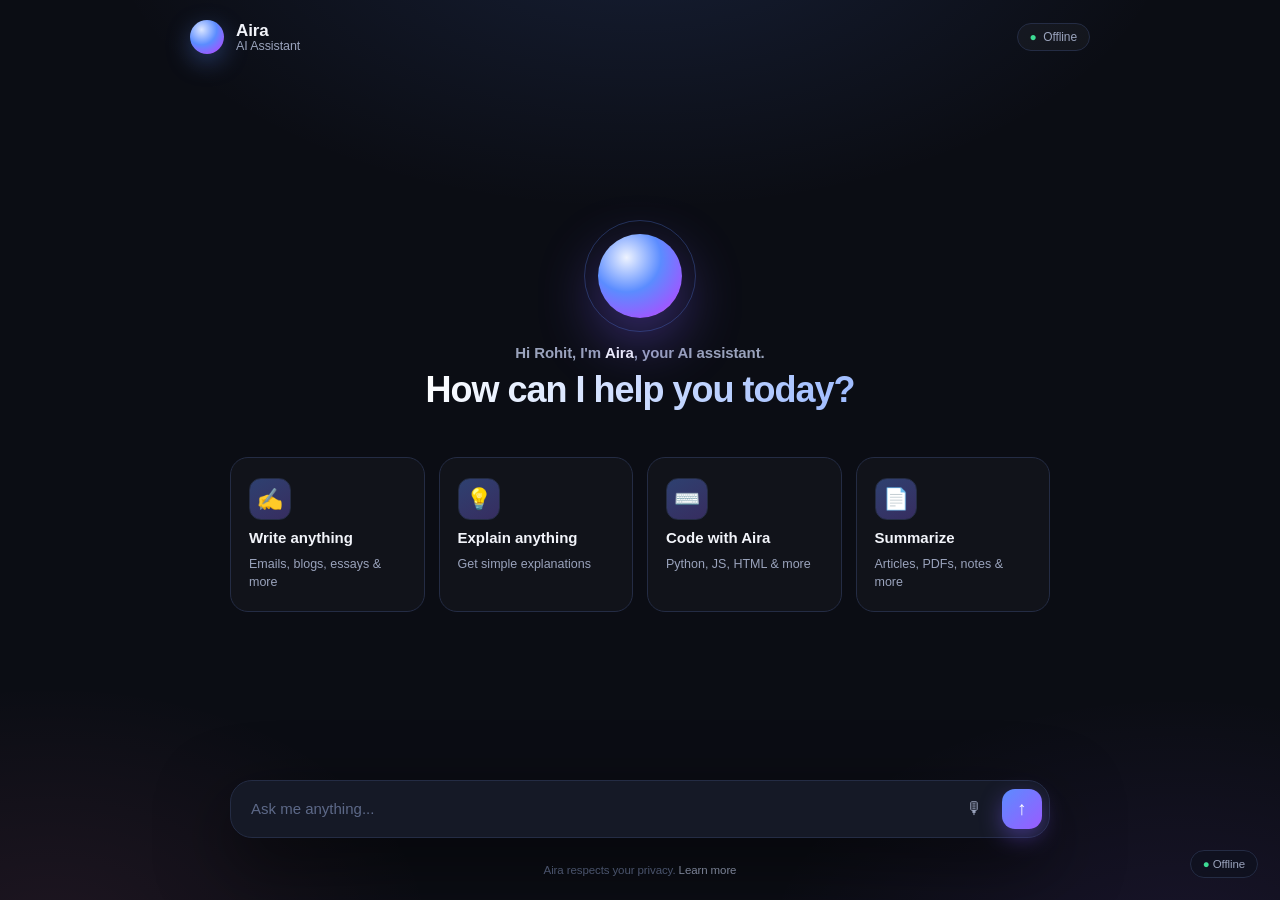
==== commit 11283ad6: "Rebuild web UI: match reference Aira assistant design — dark glass theme, hero greeting, 4 category " ====
--- a/aira/webui_page.html
+++ b/aira/webui_page.html
@@ -1,413 +1,284 @@
 <!doctype html>
-<html lang="en">
+<html lang="en" class="dark">
 <head>
 <meta charset="utf-8">
 <meta name="viewport" content="width=device-width,initial-scale=1">
-<title>Aira — Your AI chief of staff</title>
+<meta name="description" content="Aira — your AI assistant. Write, explain, code and summarize, all in one place.">
+<title>Aira — AI Assistant</title>
 <style>
 :root{
-  --bg:#f6f4ee; --panel:#ffffff; --panel2:#f3efe6; --line:#e7e1d4;
-  --ink:#241f18; --muted:#6f6757; --faint:#a59c8a;
-  --brand:#4f7cff; --brand2:#8b5cf6; --ok:#34a86b; --no:#e05a5a; --warn:#d99a2b;
-  --shadow:0 16px 44px rgba(36,31,24,.10);
-  --chat-w:740px;
-}
-html.dark{
-  --bg:#0e1016; --panel:#171a23; --panel2:#1d212c; --line:#2a2f3d;
-  --ink:#eef1f8; --muted:#9aa3b8; --faint:#616a80;
-  --brand:#6b93ff; --brand2:#a78bfa; --ok:#3ddb94; --no:#ff7b7b; --warn:#f0b34d;
-  --shadow:0 16px 44px rgba(0,0,0,.5);
+  --bg:#0b0d14; --bg2:#0f1220; --panel:#151926; --panel2:#1a2033; --line:#242c44;
+  --ink:#f2f4fa; --muted:#9aa3bc; --faint:#5d6988;
+  --brand:#5b8cff; --brand2:#9a5bff; --pink:#ff7ab8;
+  --ok:#3ddb94; --no:#ff7b7b; --warn:#f0b34d;
+  --shadow:0 24px 70px rgba(0,0,0,.55);
+  --ring:0 0 0 1px rgba(120,140,220,.14);
+  --grad:linear-gradient(135deg,var(--brand),var(--brand2));
 }
 *{box-sizing:border-box;margin:0;padding:0}
 html,body{height:100%}
 body{
   font-family:-apple-system,BlinkMacSystemFont,"SF Pro Display","SF Pro Text",Inter,"Segoe UI",Roboto,sans-serif;
   background:
-    radial-gradient(1000px 520px at 88% -8%,rgba(79,124,255,.10),transparent 60%),
-    radial-gradient(760px 420px at -8% 108%,rgba(139,92,246,.09),transparent 60%),
+    radial-gradient(900px 500px at 50% -10%,rgba(91,140,255,.14),transparent 60%),
+    radial-gradient(700px 460px at 92% 108%,rgba(154,91,255,.10),transparent 60%),
+    radial-gradient(640px 420px at 4% 104%,rgba(255,122,184,.08),transparent 60%),
     var(--bg);
-  color:var(--ink);display:flex;height:100vh;overflow:hidden;-webkit-font-smoothing:antialiased;
-  transition:background .3s,color .3s;
-}
-button,input{font:inherit;color:inherit}
+  color:var(--ink);display:flex;flex-direction:column;min-height:100vh;
+  -webkit-font-smoothing:antialiased;letter-spacing:-.1px;
+}
+button,input,textarea{font:inherit;color:inherit}
 button{cursor:pointer;border:0;background:none}
-code{font-family:ui-monospace,"SF Mono",Menlo,monospace;font-size:.9em}
-
-/* ============ SIDEBAR ============ */
-aside{width:290px;min-width:290px;display:flex;flex-direction:column;background:var(--panel);
-  border-right:1px solid var(--line)}
-.sb-head{display:flex;align-items:center;gap:12px;padding:20px 20px 14px}
-.logo{width:40px;height:40px;border-radius:12px;display:grid;place-items:center;flex-shrink:0;
-  background:linear-gradient(135deg,var(--brand),var(--brand2));color:#fff;font-weight:800;font-size:19px;
-  box-shadow:0 8px 20px rgba(79,124,255,.35)}
-.brand h1{font-size:17px;font-weight:750;letter-spacing:-.2px}
-.brand p{font-size:12px;color:var(--muted);margin-top:1px}
-.pill{display:inline-flex;align-items:center;gap:6px;font-size:11px;font-weight:650;color:var(--ok);
-  background:color-mix(in srgb,var(--ok) 12%,transparent);border:1px solid color-mix(in srgb,var(--ok) 28%,transparent);
-  padding:3px 9px;border-radius:99px;margin-top:6px}
-.pill i{width:7px;height:7px;border-radius:50%;background:var(--ok);box-shadow:0 0 8px var(--ok);animation:blink 1.6s infinite}
-@keyframes blink{50%{opacity:.35}}
-
-/* status strip */
-.status{margin:2px 20px 12px;padding:11px 13px;border-radius:12px;background:var(--panel2);border:1px solid var(--line);
-  display:flex;align-items:center;gap:10px;font-size:12.5px;color:var(--muted)}
-#statusDot{width:9px;height:9px;border-radius:50%;background:var(--faint);flex-shrink:0;transition:.3s}
-#statusDot.thinking{background:var(--warn);animation:blink .8s infinite}
-#statusDot.acting{background:var(--brand);box-shadow:0 0 12px var(--brand)}
-#statustext{font-weight:600}
-
-/* nav */
-.nav{display:grid;gap:2px;padding:0 12px}
-.nav button{display:flex;align-items:center;gap:12px;height:40px;padding:0 12px;border-radius:10px;
-  color:var(--muted);font-size:13.5px;font-weight:550;text-align:left;transition:.15s}
-.nav button:hover{background:var(--panel2)}
-.nav button.active{background:color-mix(in srgb,var(--brand) 14%,transparent);color:var(--brand)}
-.nav .ic{width:18px;text-align:center;font-size:16px}
-.sb-label{font-size:10.5px;text-transform:uppercase;letter-spacing:1.4px;color:var(--faint);padding:16px 20px 6px;font-weight:700}
-
-/* recent files */
-.sb-files{flex:1;overflow-y:auto;padding:0 12px}
-.sb-files::-webkit-scrollbar{width:7px}.sb-files::-webkit-scrollbar-thumb{background:var(--line);border-radius:99px}
-.sb-file{display:flex;align-items:center;gap:10px;padding:8px 10px;border-radius:10px;font-size:12px;color:var(--muted)}
-.sb-file:hover{background:var(--panel2)}
-.sb-file .fi{width:30px;height:30px;border-radius:9px;background:var(--panel2);display:grid;place-items:center;font-size:14px;flex-shrink:0}
-.sb-file b{display:block;font-weight:600;color:var(--ink);white-space:nowrap;overflow:hidden;text-overflow:ellipsis;max-width:150px}
-.sb-file small{font-size:10px;color:var(--faint)}
-
-/* memory block */
-.memory{padding:0 12px 12px}
-.mem{padding:12px;border-radius:12px;background:var(--panel2);border:1px solid var(--line)}
-.mem h4{font-size:10.5px;text-transform:uppercase;letter-spacing:1.4px;color:var(--faint);margin-bottom:8px;font-weight:700}
-.mem ul{list-style:none}
-.mem li{font-size:12px;color:var(--muted);line-height:1.5;padding:2px 0;display:flex;gap:8px}
-.mem li::before{content:"·";color:var(--brand);font-weight:800}
-.mem .empty{font-size:11.5px;color:var(--faint)}
-
-/* profile */
-.profile{margin:14px 16px 16px;padding:11px;border:1px solid var(--line);border-radius:14px;background:var(--panel);
-  display:flex;align-items:center;gap:11px}
-.avatar{width:38px;height:38px;border-radius:50%;display:grid;place-items:center;background:linear-gradient(145deg,#4e4e54,#b9b9bd);color:#fff;font-size:13px;font-weight:700;flex-shrink:0}
-.pname{font-size:13px;font-weight:650}.pplan{font-size:11px;color:var(--muted);margin-top:2px}
-.darkbtn{margin-left:auto;width:32px;height:32px;border-radius:9px;display:grid;place-items:center;font-size:16px;color:var(--muted)}
-.darkbtn:hover{background:var(--panel2)}
-
-/* ============ MAIN ============ */
-main{flex:1;display:flex;flex-direction:column;min-width:0}
-.topbar{display:flex;align-items:center;gap:12px;padding:16px 26px;border-bottom:1px solid var(--line)}
-.greet{font-size:13px;color:var(--faint);font-weight:550}
-.greet b{color:var(--ink)}
+::selection{background:color-mix(in srgb,var(--brand) 40%,transparent)}
+
+/* ===== top bar ===== */
+header{display:flex;align-items:center;gap:12px;padding:20px 30px;max-width:960px;width:100%;margin:0 auto}
+.orb{width:34px;height:34px;border-radius:50%;flex-shrink:0;position:relative;
+  background:radial-gradient(circle at 34% 28%,#dbe6ff,var(--brand) 46%,var(--brand2) 78%,var(--pink));
+  box-shadow:0 8px 24px rgba(91,140,255,.35)}
+.brand b{font-size:17px;font-weight:750}
+.brand span{display:block;font-size:12.5px;color:var(--muted);margin-top:-2px}
 .spacer{flex:1}
-.iconbtn{width:36px;height:36px;border-radius:10px;display:grid;place-items:center;font-size:17px;color:var(--muted);position:relative}
-.iconbtn:hover{background:var(--panel2)}
-.iconbtn .dot{position:absolute;top:7px;right:8px;width:8px;height:8px;border-radius:50%;background:var(--no);display:none}
-
-/* search pill */
-.search{display:flex;align-items:center;gap:8px;height:38px;padding:0 12px;min-width:250px;border-radius:11px;
-  border:1px solid var(--line);background:var(--panel);color:var(--faint);font-size:13px;cursor:pointer}
-.search kbd{font-size:10px;background:var(--panel2);border:1px solid var(--line);padding:2px 6px;border-radius:6px;color:var(--faint)}
-.search span{flex:1}
-
-/* ============ CHAT ============ */
-.chat{flex:1;overflow-y:auto;display:flex;flex-direction:column}
-.chat::-webkit-scrollbar{width:9px}.chat::-webkit-scrollbar-thumb{background:var(--line);border-radius:99px}
-.inner{width:100%;max-width:var(--chat-w);margin:0 auto;padding:30px 26px}
-
-/* empty / hero */
-.hero{text-align:center;padding:44px 0 30px;animation:fade .5s}
-@keyframes fade{from{opacity:0;transform:translateY(8px)}to{opacity:1}}
-.orb{width:72px;height:72px;border-radius:50%;margin:0 auto 18px;display:grid;place-items:center;font-size:30px;color:#fff;
-  background:radial-gradient(circle at 34% 28%,#cfdeff,var(--brand) 55%,var(--brand2));
-  box-shadow:0 18px 40px rgba(79,124,255,.35);position:relative}
-.orb::after{content:"";position:absolute;inset:-12px;border-radius:50%;border:2px solid var(--brand);opacity:.35;animation:pulse 2.6s infinite}
-@keyframes pulse{0%{transform:scale(.92);opacity:.5}70%{transform:scale(1.15);opacity:0}100%{transform:scale(1.15);opacity:0}}
-.hero h1{font-size:26px;letter-spacing:-.6px;font-weight:750}
-.hero p{color:var(--muted);font-size:14px;margin-top:8px}
-.quick{display:flex;gap:9px;justify-content:center;flex-wrap:wrap;margin-top:22px}
-.quick button{padding:9px 15px;border-radius:99px;background:var(--panel);border:1px solid var(--line);
-  font-size:12.5px;color:var(--muted);transition:.15s}
-.quick button:hover{border-color:var(--brand);color:var(--brand)}
-
-/* bubbles */
-.wrap{display:flex;margin:0 0 16px;animation:fade .25s}
+.badge{font-size:12px;color:var(--muted);border:1px solid var(--line);background:rgba(255,255,255,.03);
+  padding:6px 12px;border-radius:99px}
+.badge b{color:var(--ink)}
+
+/* ===== main chat area ===== */
+main{flex:1;width:100%;max-width:960px;margin:0 auto;padding:0 30px;display:flex;flex-direction:column;
+  align-items:center;min-height:0}
+
+/* hero (no messages yet) */
+.hero{flex:1;display:flex;flex-direction:column;align-items:center;justify-content:center;
+  text-align:center;padding:20px 0;animation:fade .5s;width:100%}
+@keyframes fade{from{opacity:0;transform:translateY(10px)}to{opacity:1}}
+.hero .bigorb{width:84px;height:84px;border-radius:50%;margin:0 auto 26px;position:relative;
+  background:radial-gradient(circle at 34% 28%,#eef3ff,var(--brand) 42%,var(--brand2) 76%,var(--pink) 112%);
+  box-shadow:0 22px 60px rgba(124,92,255,.45)}
+.hero .bigorb::after{content:"";position:absolute;inset:-14px;border-radius:50%;
+  border:1.5px solid color-mix(in srgb,var(--brand) 55%,transparent);opacity:.5;
+  animation:pulse 2.8s infinite}
+@keyframes pulse{0%{transform:scale(.92);opacity:.55}70%{transform:scale(1.18);opacity:0}100%{transform:scale(1.18);opacity:0}}
+.hero .hello{font-size:15px;color:var(--muted);font-weight:550;margin-bottom:8px}
+.hero .hello b{color:var(--ink)}
+.hero h1{font-size:clamp(26px,4vw,36px);font-weight:750;letter-spacing:-1px;
+  background:linear-gradient(120deg,#ffffff,color-mix(in srgb,var(--brand) 60%,#fff));
+  -webkit-background-clip:text;background-clip:text;color:transparent}
+
+/* quick action cards */
+.cards{display:grid;grid-template-columns:repeat(4,1fr);gap:14px;margin:46px 0 0;width:100%;max-width:820px}
+.card{border:1px solid var(--line);background:rgba(255,255,255,.025);border-radius:18px;padding:20px 18px;
+  text-align:left;transition:.18s;display:flex;flex-direction:column;gap:9px;position:relative;overflow:hidden}
+.card::before{content:"";position:absolute;inset:0;background:radial-gradient(140px 80px at 20% 0%,rgba(91,140,255,.16),transparent 70%);
+  opacity:0;transition:.22s}
+.card:hover{transform:translateY(-3px);border-color:color-mix(in srgb,var(--brand) 50%,var(--line));
+  box-shadow:0 18px 44px rgba(0,0,0,.45)}
+.card:hover::before{opacity:1}
+.card .ic{width:42px;height:42px;border-radius:12px;display:grid;place-items:center;font-size:21px;
+  background:linear-gradient(150deg,color-mix(in srgb,var(--brand) 30%,var(--panel2)),color-mix(in srgb,var(--brand2) 22%,var(--panel2)));
+  border:1px solid var(--line)}
+.card b{font-size:15px;font-weight:680}
+.card small{font-size:12.5px;color:var(--muted);line-height:1.45}
+
+/* conversation */
+.chat{flex:1;width:100%;overflow-y:auto;padding:12px 0 6px;display:none}
+.chat.show{display:block}
+.chat::-webkit-scrollbar{width:8px}.chat::-webkit-scrollbar-thumb{background:var(--line);border-radius:99px}
+.wrap{display:flex;margin:0 0 18px;animation:fade .25s;align-items:flex-start}
 .wrap.user{justify-content:flex-end}
-.av{width:32px;height:32px;border-radius:50%;flex-shrink:0;margin-top:2px;display:grid;place-items:center;font-size:12px;font-weight:700}
-.wrap.aira .av{background:linear-gradient(145deg,var(--brand),var(--brand2));color:#fff;margin-right:11px}
-.wrap.user .av{background:var(--panel2);color:var(--muted);margin-left:11px}
-.bubble{max-width:78%;padding:12px 16px;border-radius:18px;white-space:pre-wrap;word-break:break-word;font-size:14px;line-height:1.6}
-.wrap.aira .bubble{background:var(--panel);border:1px solid var(--line);border-bottom-left-radius:6px;box-shadow:0 3px 12px rgba(36,31,24,.05)}
-.wrap.user .bubble{background:linear-gradient(135deg,var(--brand),var(--brand2));color:#fff;border-bottom-right-radius:6px;box-shadow:0 8px 18px rgba(79,124,255,.25)}
-.wrap.sys .bubble{background:color-mix(in srgb,var(--warn) 12%,var(--panel));border:1px solid color-mix(in srgb,var(--warn) 30%,var(--line));color:var(--warn);font-size:12.5px;max-width:92%}
-.thinking{display:inline-flex;gap:5px;padding:8px 4px}
-.thinking i{width:7px;height:7px;border-radius:50%;background:var(--faint);animation:blink 1.1s infinite}
+.wrap .av{width:32px;height:32px;border-radius:50%;flex-shrink:0;margin-top:2px;display:grid;place-items:center;font-size:12px;font-weight:700}
+.wrap.aira .av{background:var(--grad);color:#fff;margin-right:11px;box-shadow:0 6px 16px rgba(124,92,255,.4)}
+.wrap.user .av{background:var(--panel2);color:var(--muted);margin-left:11px;border:1px solid var(--line)}
+.bubble{max-width:78%;padding:13px 17px;border-radius:18px;white-space:pre-wrap;word-break:break-word;font-size:14px;line-height:1.62}
+.wrap.aira .bubble{background:var(--panel);border:1px solid var(--line);border-bottom-left-radius:6px;
+  box-shadow:0 4px 18px rgba(0,0,0,.3)}
+.wrap.user .bubble{background:var(--grad);color:#fff;border-bottom-right-radius:6px;box-shadow:0 10px 24px rgba(124,92,255,.35)}
+.wrap.sys .bubble{background:color-mix(in srgb,var(--warn) 14%,var(--panel));border:1px solid color-mix(in srgb,var(--warn) 35%,var(--line));color:var(--warn);font-size:12.5px;max-width:92%}
+.thinking{display:inline-flex;gap:5px;padding:6px 2px}
+.thinking i{width:7px;height:7px;border-radius:50%;background:var(--muted);animation:blink 1.1s infinite}
 .thinking i:nth-child(2){animation-delay:.18s}.thinking i:nth-child(3){animation-delay:.36s}
-
-/* approve */
-.approve{margin:6px 0;padding:15px 16px;border-radius:16px;max-width:88%;background:color-mix(in srgb,var(--warn) 12%,var(--panel));border:1px solid color-mix(in srgb,var(--warn) 30%,var(--line))}
-.approve b{font-size:12.5px;color:var(--warn);display:block;margin-bottom:6px}
+@keyframes blink{50%{opacity:.3}}
+
+/* approval */
+.approve{margin:6px 0;padding:15px 16px;border-radius:16px;max-width:88%;background:color-mix(in srgb,var(--warn) 12%,var(--panel));border:1px solid color-mix(in srgb,var(--warn) 32%,var(--line))}
+.approve b{font-size:12px;color:var(--warn);text-transform:uppercase;letter-spacing:.8px;display:block;margin-bottom:6px}
 .approve .q{font-size:13.5px;margin-bottom:12px;white-space:pre-wrap;color:var(--ink)}
 .btns{display:flex;gap:9px}
-.abtn{border-radius:9px;padding:8px 18px;font-size:12.5px;font-weight:650;color:#fff !important;transition:.15s}
-.abtn:active{transform:scale(.97)}
-.abtn.ok{background:var(--ok)}.abtn.no{background:var(--no)}
-
-/* composer */
-.composer{width:100%;max-width:var(--chat-w);margin:0 auto;padding:0 26px 24px;background:linear-gradient(to top,var(--bg) 55%,transparent)}
-.box{display:flex;align-items:flex-end;gap:8px;padding:8px 8px 8px 18px;background:var(--panel);
-  border:1px solid var(--line);border-radius:18px;box-shadow:var(--shadow)}
-textarea{flex:1;border:0;outline:0;resize:none;background:none;font-size:14px;line-height:1.5;padding:9px 0;max-height:150px;color:var(--ink)}
+.abtn{border-radius:9px;padding:8px 18px;font-size:12.5px;font-weight:650;color:#fff;transition:.15s}
+.abtn:active{transform:scale(.97)}.abtn.ok{background:var(--ok)}.abtn.no{background:var(--no)}
+
+/* ===== composer ===== */
+.composer{width:100%;max-width:820px;margin:0 auto;padding:8px 0 16px}
+.box{display:flex;align-items:center;gap:8px;padding:7px 7px 7px 20px;background:var(--panel);
+  border:1px solid var(--line);border-radius:22px;box-shadow:var(--shadow);backdrop-filter:blur(6px)}
+textarea{flex:1;border:0;outline:0;resize:none;background:none;font-size:15px;line-height:1.5;padding:10px 0;max-height:140px;color:var(--ink)}
 textarea::placeholder{color:var(--faint)}
-.cbtn{width:38px;height:38px;border-radius:11px;display:grid;place-items:center;font-size:17px;color:var(--muted);flex-shrink:0}
+.cbtn{width:40px;height:40px;border-radius:13px;display:grid;place-items:center;font-size:17px;color:var(--muted);flex-shrink:0;transition:.15s}
 .cbtn:hover{background:var(--panel2)}
-.cbtn.send{background:linear-gradient(135deg,var(--brand),var(--brand2));color:#fff;font-size:18px;box-shadow:0 6px 16px rgba(79,124,255,.3)}
-.cbtn.send:hover{filter:brightness(1.08)}
-.cbtn.mic{position:relative}
+.cbtn.send{background:var(--grad);color:#fff;font-size:19px;box-shadow:0 8px 22px rgba(124,92,255,.4)}
+.cbtn.send:hover{filter:brightness(1.1)}
 .cbtn.mic.on{background:color-mix(in srgb,var(--no) 18%,transparent);color:var(--no);animation:micpulse 1.2s infinite}
-@keyframes micpulse{0%,100%{box-shadow:0 0 0 0 rgba(224,90,90,.3)}50%{box-shadow:0 0 0 10px rgba(224,90,90,0)}}
-
-/* voice pulse indicator in topbar */
-.vpulse{width:34px;height:34px;border-radius:50%;display:grid;place-items:center;color:var(--muted);position:relative;font-size:15px}
-.vpulse.live{color:var(--brand)}
-.vpulse.live::after{content:"";position:absolute;inset:-6px;border-radius:50%;border:2px solid var(--brand);animation:pulse 2s infinite}
-
-/* ============ COMMAND PALETTE ============ */
-.overlay{position:fixed;inset:0;background:rgba(0,0,0,.35);z-index:50;display:none;align-items:flex-start;justify-content:center;padding:14vh 20px;backdrop-filter:blur(4px)}
-.overlay.show{display:flex}
-.palette{width:100%;max-width:560px;background:var(--panel);border:1px solid var(--line);border-radius:16px;box-shadow:var(--shadow);overflow:hidden}
-.palette input{width:100%;padding:17px 20px;font-size:15px;border:0;outline:0;background:var(--panel);color:var(--ink)}
-.palette-list{max-height:340px;overflow-y:auto;padding:8px}
-.cmd{display:flex;align-items:center;gap:12px;padding:11px 12px;border-radius:10px;font-size:13.5px;color:var(--muted);cursor:pointer}
-.cmd:hover,.cmd.sel{background:var(--panel2);color:var(--ink)}
-.cmd .ci{width:20px;text-align:center;font-size:16px}
-.cmd .ck{margin-left:auto;font-size:10px;color:var(--faint);background:var(--panel);border:1px solid var(--line);padding:2px 6px;border-radius:6px}
-.palette-hint{padding:10px 20px;font-size:11px;color:var(--faint);border-top:1px solid var(--line)}
-
-/* ============ TOAST / RESIZE ============ */
-.toast{position:fixed;left:50%;bottom:26px;transform:translate(-50%,20px);background:var(--ink);color:var(--bg);border-radius:12px;padding:12px 18px;font-size:12.5px;opacity:0;pointer-events:none;transition:.25s;z-index:60}
-.toast.show{opacity:1;transform:translate(-50%,0)}
-@media(max-width:900px){aside{display:none}.search{min-width:0;flex:1}body{grid:none}}
+@keyframes micpulse{0%,100%{box-shadow:0 0 0 0 rgba(255,123,123,.3)}50%{box-shadow:0 0 0 10px rgba(255,123,123,0)}}
+
+/* footer */
+footer{max-width:960px;width:100%;margin:0 auto;padding:10px 30px 24px;text-align:center;
+  font-size:11.5px;color:var(--faint)}
+footer a{color:var(--muted);text-decoration:none}
+footer a:hover{color:var(--ink)}
+
+#liveStatus{position:fixed;right:22px;bottom:22px;font-size:11.5px;color:var(--muted);
+  border:1px solid var(--line);background:rgba(15,18,32,.8);padding:7px 12px;border-radius:99px;backdrop-filter:blur(6px)}
+#liveStatus b{color:var(--ok)}
+
+@media(max-width:860px){.cards{grid-template-columns:repeat(2,1fr)}}
+@media(max-width:520px){.cards{grid-template-columns:1fr}.card{flex-direction:row;align-items:center}
+  .card small{-webkit-line-clamp:2}.badge{display:none}}
 </style></head>
 <body>
-<aside>
-  <div class="sb-head">
-    <div class="logo">A</div>
-    <div class="brand"><h1>Aira</h1><p>Your AI chief of staff</p>
-      <span class="pill"><i></i>Online</span>
+
+<header>
+  <div class="orb"></div>
+  <div class="brand"><b>Aira</b><span>AI Assistant</span></div>
+  <div class="spacer"></div>
+  <div class="badge" id="statusbadge"><b id="statusdot">●</b>&nbsp; <span id="statustext">Online</span></div>
+</header>
+
+<main>
+  <section class="chat" id="chat"></section>
+
+  <section class="hero" id="hero">
+    <div class="bigorb"></div>
+    <div class="hello">Hi Rohit, I'm <b>Aira</b>, your AI assistant.</div>
+    <h1>How can I help you today?</h1>
+
+    <div class="cards" id="cards">
+      <button class="card" data-p="Write a cold email to a client" data-i="✍️" data-t="Write">
+        <span class="ic">✍️</span><b>Write anything</b><small>Emails, blogs, essays &amp; more</small>
+      </button>
+      <button class="card" data-p="Explain machine learning simply" data-i="💡" data-t="Explain">
+        <span class="ic">💡</span><b>Explain anything</b><small>Get simple explanations</small>
+      </button>
+      <button class="card" data-p="Write a Python script to rename files in a folder" data-i="⌨️" data-t="Code">
+        <span class="ic">⌨️</span><b>Code with Aira</b><small>Python, JS, HTML &amp; more</small>
+      </button>
+      <button class="card" data-p="Summarize the latest AI agent news for me" data-i="📄" data-t="Summarize">
+        <span class="ic">📄</span><b>Summarize</b><small>Articles, PDFs, notes &amp; more</small>
+      </button>
     </div>
-  </div>
-
-  <div class="status">
-    <span id="statusDot"></span>
-    <span id="statustext">Idle — ask away</span>
-  </div>
-
-  <nav class="nav">
-    <button class="active" data-cmd="focus"><span class="ic">◐</span>New chat</button>
-    <button data-cmd="tasks"><span class="ic">✓</span>Tasks</button>
-    <button data-cmd="files"><span class="ic">▤</span>Files</button>
-    <button data-cmd="dark"><span class="ic">◐</span>Toggle dark mode</button>
-  </nav>
-
-  <div class="sb-label">Memory</div>
-  <div class="memory"><div class="mem" id="memcard"><h4>What Aira remembers</h4><div class="empty" id="memlist">Loading…</div></div></div>
-
-  <div class="sb-label">Recent files</div>
-  <div class="sb-files" id="sbfiles"><div class="sb-file" style="color:var(--faint)">Loading…</div></div>
-
-  <div class="profile">
-    <div class="avatar">R</div>
-    <div><div class="pname">Rohit Gallipalli</div><div class="pplan">Founder · TaskVeda</div></div>
-    <button class="darkbtn" id="darkbtn" title="Toggle dark mode">◐</button>
-  </div>
-</aside>
-
-<main>
-  <header class="topbar">
-    <div class="greet">Good <span id="timepart">morning</span>, <b>Rohit</b></div>
-    <div class="spacer"></div>
-    <div class="vpulse" id="vpulse" title="Voice: Hey Aira">◉</div>
-    <button class="iconbtn" id="voiceBtn" title="Speak replies aloud">♫</button>
-    <div class="search" id="palBtn">⌕ <span>Search &amp; commands</span><kbd>⌘ K</kbd></div>
-  </header>
-
-  <section class="chat" id="chat"><div class="inner">
-    <div class="hero" id="hero">
-      <div class="orb">A</div>
-      <h1>How can I help, Rohit?</h1>
-      <p>Say “Hey Aira”, or just type. It listens, thinks, acts and remembers.</p>
-      <div class="quick">
-        <button onclick="fill('Plan my day')">Plan my day</button>
-        <button onclick="fill('Summarize my downloads')">Summarize downloads</button>
-        <button onclick="fill('Write an email')">Write an email</button>
-        <button onclick="fill('Research AI agents → CSV')">Research → CSV</button>
-      </div>
-    </div>
-  </div></section>
+  </section>
 
   <div class="composer"><div class="box">
-    <textarea id="prompt" rows="1" placeholder="Ask Aira anything…  (⌘K for commands)" autofocus></textarea>
+    <textarea id="prompt" rows="1" placeholder="Ask me anything..." autofocus></textarea>
     <button class="cbtn mic" id="mic" title="Speak to Aira">🎙</button>
     <button class="cbtn send" id="send" title="Send">↑</button>
   </div></div>
 </main>
 
-<div class="overlay" id="overlay"><div class="palette">
-  <input id="palIn" placeholder="Type a command or search…">
-  <div class="palette-list" id="palList"></div>
-  <div class="palette-hint">↑↓ to navigate · ↵ select · esc close</div>
-</div></div>
-<div class="toast" id="toast"></div>
+<footer>Aira respects your privacy. <a href="#" onclick="return false">Learn more</a></footer>
+<div id="liveStatus"><b>●</b> <span>online</span></div>
 
 <script>
-const chat=document.getElementById('chat'),inner=document.querySelector('.inner');
-const inp=document.getElementById('prompt');
+const $=id=>document.getElementById(id);
+const chat=$('chat'),inp=$('prompt'),hero=$('hero');
 const esc=s=>String(s??'').replace(/[&<>]/g,c=>({'&':'&amp;','<':'&lt;','>':'&gt;'}[c]));
-const $=id=>document.getElementById(id);
-
-function toast(m){const el=$('toast');el.textContent=m;el.classList.add('show');clearTimeout(window._t);window._t=setTimeout(()=>el.classList.remove('show'),2200)}
-
-/* ---- chat bubbles ---- */
-function bubble(text,cls){const hero=$('hero');if(hero)hero.remove();
- const wrap=document.createElement('div');wrap.className='wrap '+cls;
- const av=cls==='user'?'<div class="av">YOU</div>':cls==='aira'?'<div class="av">A</div>':'';
- wrap.innerHTML=cls==='user'?av+'<div class="bubble"></div>':'<div class="bubble"></div>'+av;
- wrap.querySelector('.bubble').textContent=text;
- inner.appendChild(wrap);scroll();return wrap}
+
+/* fill + send from cards */
+document.querySelectorAll('.card').forEach(c=>c.addEventListener('click',()=>{
+  inp.value=c.dataset.p; send(); }));
+
+/* bubbles */
+function bubble(text,cls){
+  if(hero)hero.remove(); if(!chat.classList.contains('show'))chat.classList.add('show');
+  const wrap=document.createElement('div');wrap.className='wrap '+cls;
+  const av=cls==='user'?'<div class="av">YOU</div>':cls==='aira'?'<div class="av">A</div>':'';
+  wrap.innerHTML=cls==='user'?av+'<div class="bubble"></div>':'<div class="bubble"></div>'+av;
+  wrap.querySelector('.bubble').textContent=text;
+  chat.appendChild(wrap);scroll();return wrap;
+}
 function thinking(){const w=document.createElement('div');w.className='wrap aira';
- w.innerHTML='<div class="av">A</div><div class="bubble"><span class="thinking"><i></i><i></i><i></i></span></div>';
- inner.appendChild(w);scroll();return w.querySelector('.bubble')}
+  w.innerHTML='<div class="av">A</div><div class="bubble"><span class="thinking"><i></i><i></i><i></i></span></div>';
+  chat.appendChild(w);scroll();return w.querySelector('.bubble');
+}
 function scroll(){chat.scrollTop=chat.scrollHeight}
-function fill(t){inp.value=t;send()}
-
-async function send(){const t=inp.value.trim();if(!t)return;inp.value='';autosize();
- bubble(t,'user');const b=thinking();setStatus('thinking');
- try{const r=await fetch('/api/chat',{method:'POST',headers:{'Content-Type':'application/json'},body:JSON.stringify({message:t})});
-  const j=await r.json();b.textContent=j.reply||'error'}
- catch(e){b.textContent='Aira is offline — is the server running?'}
- setStatus('idle');scroll();checkPending();loadMemory()}
-
-async function checkPending(){try{const r=await fetch('/api/pending');const j=await r.json();
- const old=document.querySelector('.approve');if(old)old.remove();
- if(j.question){const d=document.createElement('div');d.className='approve';
-  d.innerHTML='<b>⚠ Approval needed</b><div class="q">'+esc(j.question)+'</div>'+
-  '<div class="btns"><button class="abtn ok" onclick="answer(1)">✓ Approve</button>'+
-  '<button class="abtn no" onclick="answer(0)">✕ Deny</button></div>';inner.appendChild(d);scroll()}}catch(e){}}
-async function answer(v){await fetch('/api/pending',{method:'POST',headers:{'Content-Type':'application/json'},body:JSON.stringify({approve:!!v})});load()}
-
-async function load(){try{const r=await fetch('/api/history');const h=(await r.json()).history||[];
- const list=h.filter(m=>m.role!=='system');if(!list.length)return;
- const hero=$('hero');if(hero)hero.remove();
- inner.querySelectorAll('.wrap').forEach(n=>n.remove());
- list.forEach(m=>bubble(m.content,m.role==='user'?'user':'aira'))}catch(e){}checkPending()}
-
-/* ---- live status ---- */
-function setStatus(s){const d=$('statusDot'),t=$('statustext');
- d.className='';if(s==='thinking'){d.classList.add('thinking');t.textContent='Thinking…'}
- else if(s&&s.startsWith('acting')){d.classList.add('acting');t.textContent='⚙ '+s.replace('acting:','').trim()+'…'}
- else{d.textContent='';t.textContent='Idle — ask away'}}
-async function pollStatus(){try{const j=await (await fetch('/api/status')).json();
- const s=j.state||'idle';
- if(s==='thinking')setStatus('thinking');else if(s.startsWith('acting'))setStatus(s);else if(s==='idle')setStatus('idle');
- const vp=$('vpulse');const active=!!j.speaking||!!j.listening;
- vp.classList.toggle('live',active);
- vp.title=active?(j.listening?'Listening for “Hey Aira”':'Speaking…'):'Voice: idle';(function(){})()}catch(e){}}
-
-/* ---- memory + files ---- */
-async function loadMemory(){try{const j=await (await fetch('/api/memory')).json();
- const el=$('memlist');
- if(!j.facts&&!j.skills){el.textContent='Nothing yet — Aira remembers as it works.';return}
- let html='';
- (j.facts||[]).slice(0,5).forEach(f=>html+='<li>'+esc(f.text)+'</li>');
- if((j.skills||[]).length)html+='<li style="color:var(--brand)">'+(j.skills||[]).length+' skills learned</li>';
- el.innerHTML=html||'Nothing yet — it remembers as it works.'}catch(e){}}
-async function loadFiles(){try{const j=await (await fetch('/api/files')).json();
- const fs=(j.files||[]).slice(0,12);const sb=$('sbfiles');
- if(!fs.length){sb.innerHTML='<div class="sb-file">Nothing created yet.</div>';return}
- sb.innerHTML='';
- fs.forEach(f=>{const ic=f.name.endsWith('.csv')?'📊':f.name.endsWith('.json')?'🧾':f.name.endsWith('.mp3')?'🎵':f.name.endsWith('.log')?'📋':'📄';
-  const sz=f.size>1048576?(f.size/1048576).toFixed(1)+' MB':f.size>1024?(f.size/1024).toFixed(1)+' KB':f.size+' B';
-  const d=document.createElement('div');d.className='sb-file';d.title=f.name;
-  d.innerHTML='<span class="fi">'+ic+'</span><div><b>'+esc(f.name)+'</b><small>'+sz+'</small></div>';sb.appendChild(d)})}catch(e){}}
-
-/* ---- textarea autosize ---- */
-function autosize(){inp.style.height='auto';inp.style.height=Math.min(inp.scrollHeight,150)+'px'}
+function setStatus(state,msg){
+  const d=$('statusdot'),t=$('statustext'),ls=$('liveStatus');
+  d.style.color=state==='thinking'?'var(--warn)':state.startsWith('acting')?'var(--brand)':'var(--ok)';
+  t.textContent=msg;
+  ls.querySelector('span').textContent=msg;
+  ls.querySelector('b').style.color=d.style.color;
+  if(state==='thinking')ls.querySelector('span').textContent='Thinking…';
+}
+
+async function send(){
+  const t=inp.value.trim(); if(!t)return; inp.value=''; autosize();
+  bubble(t,'user'); const b=thinking(); setStatus('thinking','Thinking…');
+  try{
+    const r=await fetch('/api/chat',{method:'POST',headers:{'Content-Type':'application/json'},body:JSON.stringify({message:t})});
+    const j=await r.json(); b.textContent=j.reply||'No reply.';
+  }catch(e){ b.textContent='Aira is offline — is the server running?'; }
+  setStatus('idle','Online'); scroll(); checkPending();
+}
+
+/* approvals */
+async function checkPending(){
+  try{const r=await fetch('/api/pending');const j=await r.json();
+    const old=document.querySelector('.approve');if(old)old.remove();
+    if(j.question){const d=document.createElement('div');d.className='approve';
+      d.innerHTML='<b>Approval needed</b><div class="q">'+esc(j.question)+'</div>'+
+      '<div class="btns"><button class="abtn ok" onclick="answer(1)">✓ Approve</button>'+
+      '<button class="abtn no" onclick="answer(0)">✕ Deny</button></div>';
+      chat.appendChild(d);scroll();}
+  }catch(e){}
+}
+async function answer(v){await fetch('/api/pending',{method:'POST',headers:{'Content-Type':'application/json'},body:JSON.stringify({approve:!!v})});load();}
+
+/* history */
+async function load(){
+  try{const r=await fetch('/api/history');const h=(await r.json()).history||[];
+    const list=h.filter(m=>m.role!=='system'); if(!list.length)return;
+    if(hero)hero.remove();
+    chat.querySelectorAll('.wrap').forEach(n=>n.remove()); chat.classList.add('show');
+    list.forEach(m=>bubble(m.content,m.role==='user'?'user':'aira'));
+  }catch(e){} checkPending();
+}
+
+/* status polling */
+async function pollStatus(){
+  try{const j=await (await fetch('/api/status')).json();const s=j.state||'idle';
+    if(s==='thinking')setStatus('thinking','Thinking…');
+    else if(s.startsWith('acting'))setStatus('acting','⚙ '+s.replace('acting:','').trim()+'…');
+    else if(s==='idle')setStatus('idle','Online');
+  }catch(e){setStatus('idle','Offline');}
+}
+
+/* textarea */
+function autosize(){inp.style.height='auto';inp.style.height=Math.min(inp.scrollHeight,140)+'px'}
 inp.addEventListener('input',autosize);
-
-/* ---- dark mode ---- */
-function theme(){const d=localStorage.getItem('airaDark');if(d==null)document.documentElement.classList.add('dark');
- else document.documentElement.classList.toggle('dark',d==='1')}
-function toggleDark(){const on=document.documentElement.classList.toggle('dark');
- localStorage.setItem('airaDark',on?'1':'0')}
-theme();$('darkbtn').onclick=toggleDark;
-
-/* ---- command palette ---- */
-const commands=[
- {i:'◐',n:'New chat',k:'⌘K',f:()=>{location.reload()}},
- {i:'◉',n:'Say Hey Aira',f:()=>{inp.value='Hey Aira';send()}},
- {i:'✓',n:'Plan my day',f:()=>fill('Plan my day')},
- {i:'▤',n:'Summarize downloads',f:()=>fill('Summarize my downloads folder')},
- {i:'✎',n:'Write an email',f:()=>{chat.scrollIntoView();inp.focus()}},
- {i:'◐',n:'Toggle dark mode',k:'⇧⌘D',f:()=>{toggleDark();closePal()}},
- {i:'♫',n:'Toggle spoken replies',f:()=>{voiceBtn.click();closePal()}},
-];
-let sel=0,filtered=commands;
-function renderPal(){
- const el=$('palList');el.innerHTML='';
- filtered.forEach((c,i)=>{const d=document.createElement('div');d.className='cmd'+(i===sel?' sel':'');
-  d.innerHTML='<span class="ci">'+c.i+'</span>'+esc(c.n)+(c.k?'<span class="ck">'+c.k+'</span>':'');
-  d.onclick=()=>c.f();d.onmouseenter=()=>{sel=i;renderPal()};el.appendChild(d)})}
-function openPal(){$('overlay').classList.add('show');$('palIn').value='';filtered=commands;sel=0;renderPal();$('palIn').focus()}
-function closePal(){$('overlay').classList.remove('show')}
-$('palBtn').onclick=openPal;
-$('overlay').addEventListener('click',e=>{if(e.target.id==='overlay')closePal()});
-$('palIn').addEventListener('input',()=>{const q=$('palIn').value.toLowerCase();
- filtered=commands.filter(c=>c.n.toLowerCase().includes(q));sel=0;renderPal()});
-$('palIn').addEventListener('keydown',e=>{
- if(e.key==='ArrowDown'){e.preventDefault();sel=(sel+1)%filtered.length;renderPal()}
- else if(e.key==='ArrowUp'){e.preventDefault();sel=(sel-1+filtered.length)%filtered.length;renderPal()}
- else if(e.key==='Enter'&&filtered[sel]){e.preventDefault();filtered[sel].f()}
- else if(e.key==='Escape')closePal()});
-
-/* ---- nav + keyboard ---- */
-document.querySelectorAll('.nav button').forEach(b=>b.addEventListener('click',()=>{
- ['click'].forEach(()=>{});const d=b.dataset.cmd;
- if(d==='focus')inp.focus();
- else if(d==='tasks'||d==='files')toast('Command: '+b.textContent.trim());
- else if(d==='dark')toggleDark()}));
-document.addEventListener('keydown',e=>{
- if((e.metaKey||e.ctrlKey)&&e.key.toLowerCase()==='k'){e.preventDefault();openPal()}
- if((e.shiftKey&&(e.metaKey||e.ctrlKey))&&e.key.toLowerCase()==='d'){e.preventDefault();toggleDark()}
- if(e.key==='Escape')closePal();
- if(e.key==='/'&&document.activeElement!==inp&&$('overlay').className.indexOf('show')<0){e.preventDefault();inp.focus()}});
-
-/* ---- speech out ---- */
-const voiceBtn=$('voiceBtn');let voiceOn=localStorage.getItem('airaVoice')==='1';
-function setVoice(v){voiceOn=v;voiceBtn.style.color=v?'var(--brand)':'var(--muted)';localStorage.setItem('airaVoice',v?'1':'0')}
-setVoice(voiceOn);
+$('send').onclick=send;
+inp.addEventListener('keydown',e=>{if(e.key==='Enter'&&!e.shiftKey){e.preventDefault();send()}});
+
+/* voice out (spoken replies) — optional, off by default to stay quiet */
+let voiceOn=localStorage.getItem('airaVoice')==='1';
 function speak(text){if(!voiceOn||!('speechSynthesis' in window)||!text)return;
- speechSynthesis.cancel();
- const clean=text.replace(/```[\s\S]*?```/g,' ').replace(/[#*_>`~]/g,' ').replace(/\s+/g,' ').trim();
- if(!clean)return;const u=new SpeechSynthesisUtterance(clean);u.rate=1.02;u.pitch=1;u.lang='en-IN';
- const vs=speechSynthesis.getVoices().filter(v=>/en(-|_)?(IN|GB)/i.test(v.lang));if(vs.length)u.voice=vs[0];
- speechSynthesis.speak(u)}
-voiceBtn.onclick=()=>{setVoice(!voiceOn);if(!voiceOn)speechSynthesis.cancel()};
+  speechSynthesis.cancel();
+  const clean=text.replace(/```[\s\S]*?```/g,' ').replace(/[#*_>`~]/g,' ').replace(/\s+/g,' ').trim();
+  if(!clean)return;const u=new SpeechSynthesisUtterance(clean);u.pitch=1;u.rate=1.02;u.lang='en-IN';
+  const vs=speechSynthesis.getVoices().filter(v=>/en(-|_)?(IN|GB)/i.test(v.lang));if(vs.length)u.voice=vs[0];
+  speechSynthesis.speak(u);}
 if('speechSynthesis' in window)speechSynthesis.onvoiceschanged=()=>speechSynthesis.getVoices();
 setInterval(()=>{const bb=document.querySelector('.wrap.aira .bubble');
- if(voiceOn&&bb&&!bb.dataset.said){bb.dataset.said='1';speak(bb.textContent)}},1200);
-
-/* ---- browser mic -> text ---- */
+  if(voiceOn&&bb&&!bb.dataset.said){bb.dataset.said='1';speak(bb.textContent)}},1200);
+
+/* voice in (browser mic -> text) */
 const mic=$('mic');const SR=window.SpeechRecognition||window.webkitSpeechRecognition;
-if(SR){const rec=new SR();rec.lang='en-IN';rec.interimResults=true;rec.continuous=false;let listening=false;
- rec.onresult=e=>{let t='';for(let i=0;i<e.results.length;i++)t+=e.results[i][0].transcript;inp.value=t;autosize()};
- rec.onend=()=>{mic.classList.remove('on');listening=false;if(inp.value.trim())send()};
- rec.onerror=()=>{mic.classList.remove('on');listening=false};
- mic.onclick=()=>{if(listening){rec.stop();mic.classList.remove('on');return}
-  try{rec.start();mic.classList.add('on');listening=true}catch(e){toast('Mic blocked — allow access')}}}else mic.style.display='none';
-
-/* ---- init ---- */
-$('send').onclick=send;
-inp.addEventListener('keydown',e=>{if(e.key==='Enter'&&!e.shiftKey){e.preventDefault();send()}});
-(function(){const h=new Date().getHours();
- $('timepart').textContent=h<12?'morning':h<17?'afternoon':'evening'})();
-load();loadFiles();loadMemory();pollStatus();
-setInterval(pollStatus,900);setInterval(checkPending,1500);
-</script></body></html>
+if(SR){const rec=new SR();rec.lang='en-IN';rec.interimResults=true;let listening=false;
+  rec.onresult=e=>{let t='';for(let i=0;i<e.results.length;i++)t+=e.results[i][0].transcript;inp.value=t;autosize()};
+  rec.onend=()=>{mic.classList.remove('on');listening=false;if(inp.value.trim())send()};
+  rec.onerror=()=>{mic.classList.remove('on');listening=false};
+  mic.onclick=()=>{if(listening){rec.stop();mic.classList.remove('on');return}
+    try{rec.start();mic.classList.add('on');listening=true}catch(e){}};
+}else mic.style.display='none';
+
+load();pollStatus();
+setInterval(pollStatus,900);setInterval(checkPending,1200);
+</script>
+</body></html>
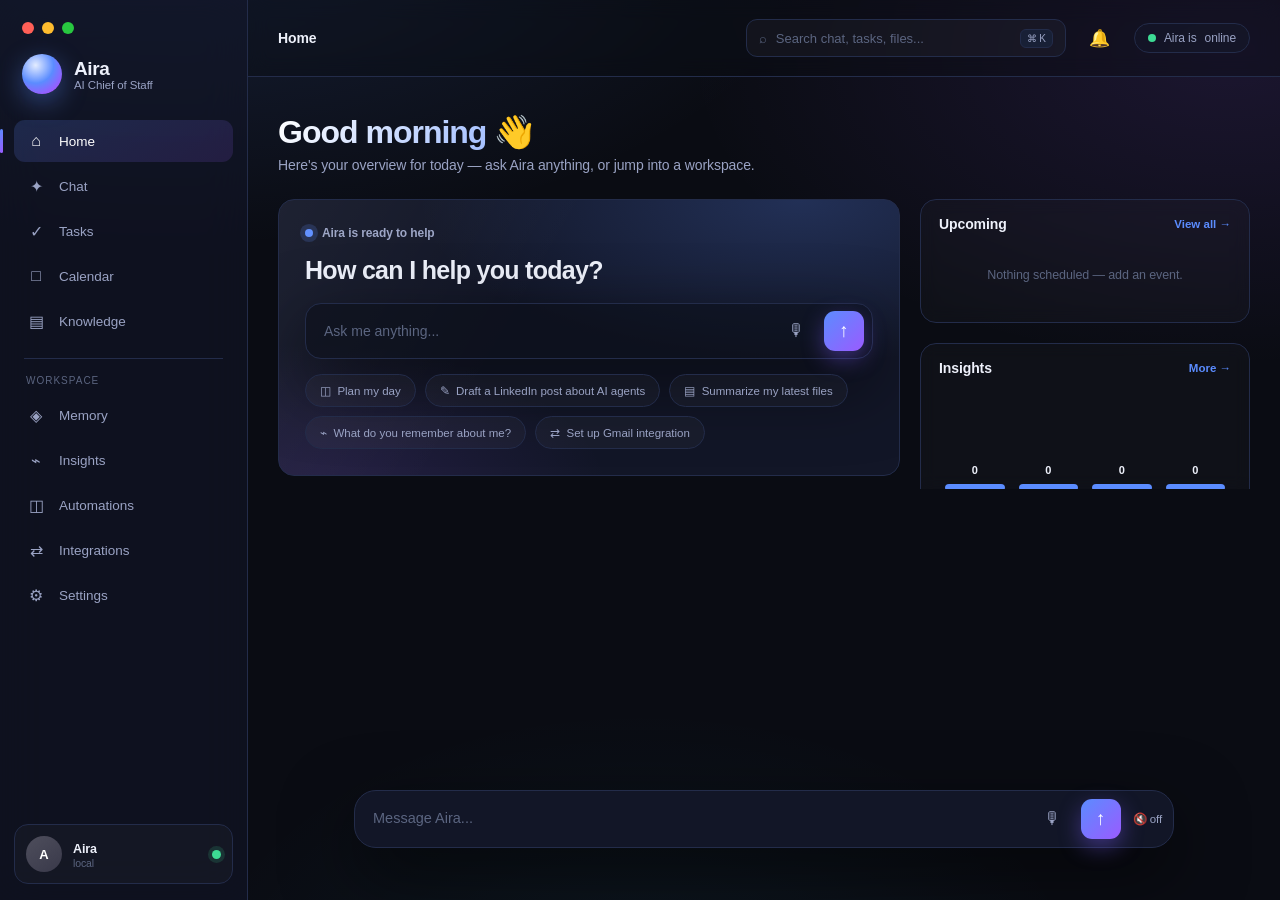
==== commit 35e6a974: "Rebuild web UI into full app: sidebar nav + live dashboard; wire tasks/calendar/knowledge/memory/ins" ====
--- a/aira/webui_page.html
+++ b/aira/webui_page.html
@@ -3,225 +3,504 @@
 <head>
 <meta charset="utf-8">
 <meta name="viewport" content="width=device-width,initial-scale=1">
-<meta name="description" content="Aira — your AI assistant. Write, explain, code and summarize, all in one place.">
-<title>Aira — AI Assistant</title>
+<meta name="description" content="Aira — your AI chief of staff. Chat, tasks, calendar, knowledge, memory & automations, all in one place.">
+<title>Aira — AI Chief of Staff</title>
 <style>
 :root{
-  --bg:#0b0d14; --bg2:#0f1220; --panel:#151926; --panel2:#1a2033; --line:#242c44;
-  --ink:#f2f4fa; --muted:#9aa3bc; --faint:#5d6988;
-  --brand:#5b8cff; --brand2:#9a5bff; --pink:#ff7ab8;
+  --bg:#0a0c13; --bg2:#0e1120; --panel:#121627; --panel2:#182036; --line:#232c4a;
+  --ink:#eef1fb; --muted:#9aa3c4;   --faint:#5b6580;
+  --brand:#5b8cff; --brand2:#9a5bff; --pink:#ff7ab8; --cyan:#39d5ff;
   --ok:#3ddb94; --no:#ff7b7b; --warn:#f0b34d;
   --shadow:0 24px 70px rgba(0,0,0,.55);
-  --ring:0 0 0 1px rgba(120,140,220,.14);
   --grad:linear-gradient(135deg,var(--brand),var(--brand2));
+  --glass:rgba(18,22,39,.62);
+  --rad:16px;
 }
 *{box-sizing:border-box;margin:0;padding:0}
 html,body{height:100%}
 body{
   font-family:-apple-system,BlinkMacSystemFont,"SF Pro Display","SF Pro Text",Inter,"Segoe UI",Roboto,sans-serif;
   background:
-    radial-gradient(900px 500px at 50% -10%,rgba(91,140,255,.14),transparent 60%),
-    radial-gradient(700px 460px at 92% 108%,rgba(154,91,255,.10),transparent 60%),
-    radial-gradient(640px 420px at 4% 104%,rgba(255,122,184,.08),transparent 60%),
+    radial-gradient(1100px 560px at 14% -10%,rgba(91,140,255,.16),transparent 60%),
+    radial-gradient(900px 520px at 96% 6%,rgba(154,91,255,.12),transparent 60%),
+    radial-gradient(760px 500px at 50% 112%,rgba(57,213,255,.06),transparent 60%),
     var(--bg);
-  color:var(--ink);display:flex;flex-direction:column;min-height:100vh;
-  -webkit-font-smoothing:antialiased;letter-spacing:-.1px;
-}
-button,input,textarea{font:inherit;color:inherit}
+  background-attachment:fixed;
+  color:var(--ink);display:flex;min-height:100vh;-webkit-font-smoothing:antialiased;letter-spacing:-.1px;
+}
+button,input,textarea,select{font:inherit;color:inherit}
 button{cursor:pointer;border:0;background:none}
+input,textarea{outline:0}
 ::selection{background:color-mix(in srgb,var(--brand) 40%,transparent)}
-
-/* ===== top bar ===== */
-header{display:flex;align-items:center;gap:12px;padding:20px 30px;max-width:960px;width:100%;margin:0 auto}
-.orb{width:34px;height:34px;border-radius:50%;flex-shrink:0;position:relative;
-  background:radial-gradient(circle at 34% 28%,#dbe6ff,var(--brand) 46%,var(--brand2) 78%,var(--pink));
-  box-shadow:0 8px 24px rgba(91,140,255,.35)}
-.brand b{font-size:17px;font-weight:750}
-.brand span{display:block;font-size:12.5px;color:var(--muted);margin-top:-2px}
-.spacer{flex:1}
-.badge{font-size:12px;color:var(--muted);border:1px solid var(--line);background:rgba(255,255,255,.03);
-  padding:6px 12px;border-radius:99px}
-.badge b{color:var(--ink)}
-
-/* ===== main chat area ===== */
-main{flex:1;width:100%;max-width:960px;margin:0 auto;padding:0 30px;display:flex;flex-direction:column;
-  align-items:center;min-height:0}
-
-/* hero (no messages yet) */
-.hero{flex:1;display:flex;flex-direction:column;align-items:center;justify-content:center;
-  text-align:center;padding:20px 0;animation:fade .5s;width:100%}
-@keyframes fade{from{opacity:0;transform:translateY(10px)}to{opacity:1}}
-.hero .bigorb{width:84px;height:84px;border-radius:50%;margin:0 auto 26px;position:relative;
-  background:radial-gradient(circle at 34% 28%,#eef3ff,var(--brand) 42%,var(--brand2) 76%,var(--pink) 112%);
-  box-shadow:0 22px 60px rgba(124,92,255,.45)}
-.hero .bigorb::after{content:"";position:absolute;inset:-14px;border-radius:50%;
-  border:1.5px solid color-mix(in srgb,var(--brand) 55%,transparent);opacity:.5;
-  animation:pulse 2.8s infinite}
-@keyframes pulse{0%{transform:scale(.92);opacity:.55}70%{transform:scale(1.18);opacity:0}100%{transform:scale(1.18);opacity:0}}
-.hero .hello{font-size:15px;color:var(--muted);font-weight:550;margin-bottom:8px}
-.hero .hello b{color:var(--ink)}
-.hero h1{font-size:clamp(26px,4vw,36px);font-weight:750;letter-spacing:-1px;
-  background:linear-gradient(120deg,#ffffff,color-mix(in srgb,var(--brand) 60%,#fff));
+a{color:var(--brand);text-decoration:none}
+
+/* ================= sidebar ================= */
+aside{
+  width:248px;flex-shrink:0;display:flex;flex-direction:column;padding:22px 14px 16px;
+  background:var(--glass);backdrop-filter:blur(22px);border-right:1px solid var(--line);
+  position:sticky;top:0;height:100vh;
+}
+.win{display:flex;gap:8px;padding:0 8px 20px}
+.win i{width:12px;height:12px;border-radius:50%}
+.win i:nth-child(1){background:#ff5f57}.win i:nth-child(2){background:#febc2e}.win i:nth-child(3){background:#28c840}
+.brand{display:flex;align-items:center;gap:12px;padding:0 8px 26px}
+.orb{width:40px;height:40px;border-radius:50%;flex-shrink:0;position:relative;
+  background:radial-gradient(circle at 34% 28%,#e3ecff,var(--brand) 46%,var(--brand2) 78%,var(--pink));
+  box-shadow:0 8px 26px rgba(91,140,255,.4)}
+.brand b{font-size:19px;font-weight:750;letter-spacing:-.4px}
+.brand span{display:block;font-size:11.5px;color:var(--muted);margin-top:-1px}
+.nav{display:flex;flex-direction:column;gap:3px}
+.nav button{display:flex;align-items:center;gap:13px;height:42px;padding:0 12px;border-radius:11px;color:var(--muted);
+  font-size:13.5px;font-weight:520;text-align:left;transition:.15s;position:relative}
+.nav button:hover{background:rgba(255,255,255,.045);color:var(--ink)}
+.nav button.active{background:linear-gradient(150deg,rgba(91,140,255,.18),rgba(154,91,255,.14));color:#fff}
+.nav button.active::before{content:"";position:absolute;left:-14px;top:9px;bottom:9px;width:3px;border-radius:3px;background:var(--grad)}
+.nav .ic{width:20px;text-align:center;font-size:16px;flex-shrink:0}
+.nav .count{margin-left:auto;font-size:10px;background:var(--brand2);color:#fff;border-radius:99px;padding:1px 7px;font-weight:700}
+.sep{height:1px;background:var(--line);margin:16px 10px}
+.slabel{font-size:10px;color:var(--faint);text-transform:uppercase;letter-spacing:1px;padding:0 12px 8px}
+.profile{margin-top:auto;display:flex;align-items:center;gap:11px;padding:11px;border:1px solid var(--line);
+  border-radius:14px;background:rgba(255,255,255,.025)}
+.avatar{width:36px;height:36px;border-radius:50%;display:grid;place-items:center;font-size:13px;font-weight:750;color:#fff;
+  background:linear-gradient(145deg,#4e4e5c,#39394a)}
+.profile b{font-size:12.5px;font-weight:650}
+.profile small{display:block;font-size:10.5px;color:var(--faint)}
+.profile .dot{margin-left:auto;width:9px;height:9px;border-radius:50%;background:var(--ok);box-shadow:0 0 0 4px rgba(61,219,148,.15)}
+
+/* ================= main ================= */
+main{flex:1;display:flex;flex-direction:column;min-width:0;height:100vh}
+.topbar{display:flex;align-items:center;gap:14px;padding:18px 30px;border-bottom:1px solid var(--line);
+  background:rgba(10,12,19,.35);backdrop-filter:blur(10px)}
+.topbar .t{font-size:13px;color:var(--faint)}
+.topbar .t b{color:var(--ink);font-size:14px}
+.search{display:flex;align-items:center;gap:9px;margin-left:auto;width:min(320px,34vw);height:38px;border:1px solid var(--line);
+  border-radius:11px;background:rgba(255,255,255,.03);padding:0 12px;color:var(--faint);font-size:13px}
+.search input{flex:1;border:0;background:none;font-size:13px}
+.search input::placeholder{color:var(--faint)}
+.shortcut{font-size:10px;background:var(--panel2);border:1px solid var(--line);padding:3px 6px;border-radius:6px;color:var(--muted);white-space:nowrap}
+#statusPill{display:flex;align-items:center;gap:8px;font-size:12px;color:var(--muted);border:1px solid var(--line);
+  background:rgba(20,24,40,.7);padding:7px 13px;border-radius:99px;white-space:nowrap}
+#statusPill i{width:8px;height:8px;border-radius:50%;background:var(--ok);box-shadow:0 0 0 0 rgba(61,219,148,.4);animation:pulse 2.4s infinite}
+@keyframes pulse{0%{box-shadow:0 0 0 0 rgba(61,219,148,.4)}70%{box-shadow:0 0 0 10px rgba(61,219,148,0)}100%{box-shadow:0 0 0 0 rgba(61,219,148,0)}}
+
+.view{flex:1;overflow-y:auto;padding:30px;scrollbar-width:thin}
+.view::-webkit-scrollbar{width:8px}.view::-webkit-scrollbar-thumb{background:var(--line);border-radius:99px}
+.view>.inner{max-width:1180px;margin:0 auto}
+.view{display:none}.view.active{display:block;animation:fade .28s}
+@keyframes fade{from{opacity:0;transform:translateY(8px)}to{opacity:1}}
+
+/* ================= home hero ================= */
+.greeting{display:flex;align-items:flex-end;justify-content:space-between;gap:16px;flex-wrap:wrap;margin:6px 0 26px}
+.greeting h1{font-size:clamp(24px,3.4vw,32px);font-weight:760;letter-spacing:-1px}
+.greeting h1 .grad{background:linear-gradient(120deg,#fff,color-mix(in srgb,var(--brand) 55%,#fff));
   -webkit-background-clip:text;background-clip:text;color:transparent}
-
-/* quick action cards */
-.cards{display:grid;grid-template-columns:repeat(4,1fr);gap:14px;margin:46px 0 0;width:100%;max-width:820px}
-.card{border:1px solid var(--line);background:rgba(255,255,255,.025);border-radius:18px;padding:20px 18px;
-  text-align:left;transition:.18s;display:flex;flex-direction:column;gap:9px;position:relative;overflow:hidden}
-.card::before{content:"";position:absolute;inset:0;background:radial-gradient(140px 80px at 20% 0%,rgba(91,140,255,.16),transparent 70%);
-  opacity:0;transition:.22s}
-.card:hover{transform:translateY(-3px);border-color:color-mix(in srgb,var(--brand) 50%,var(--line));
-  box-shadow:0 18px 44px rgba(0,0,0,.45)}
-.card:hover::before{opacity:1}
-.card .ic{width:42px;height:42px;border-radius:12px;display:grid;place-items:center;font-size:21px;
-  background:linear-gradient(150deg,color-mix(in srgb,var(--brand) 30%,var(--panel2)),color-mix(in srgb,var(--brand2) 22%,var(--panel2)));
-  border:1px solid var(--line)}
-.card b{font-size:15px;font-weight:680}
-.card small{font-size:12.5px;color:var(--muted);line-height:1.45}
-
-/* conversation */
-.chat{flex:1;width:100%;overflow-y:auto;padding:12px 0 6px;display:none}
-.chat.show{display:block}
+.greeting p{color:var(--muted);font-size:14px;margin-top:6px}
+.grid{display:grid;grid-template-columns:minmax(0,1fr) 330px;gap:20px;align-items:start}
+.col{display:grid;gap:20px}
+@media(max-width:1020px){.grid{grid-template-columns:1fr}}
+
+.card{border:1px solid var(--line);background:rgba(255,255,255,.025);border-radius:var(--rad);backdrop-filter:blur(8px)}
+.card.hero{padding:26px;position:relative;overflow:hidden;background:
+  radial-gradient(560px 240px at 84% 0%,rgba(91,140,255,.22),transparent 68%),
+  radial-gradient(420px 220px at 6% 108%,rgba(154,91,255,.14),transparent 70%),
+  var(--panel)}
+.card.hero::after{content:"";position:absolute;inset:0;pointer-events:none;
+  background:linear-gradient(120deg,rgba(255,255,255,.05),transparent 40%)}
+.ready{display:flex;align-items:center;gap:9px;color:var(--muted);font-size:12px;font-weight:550;margin-bottom:16px}
+.ready-dot{width:8px;height:8px;border-radius:50%;background:var(--brand);box-shadow:0 0 0 5px rgba(91,140,255,.18)}
+.card.hero h2{font-size:clamp(20px,2.6vw,25px);letter-spacing:-.7px;margin-bottom:18px;position:relative;z-index:1}
+.prompt{display:flex;align-items:center;gap:8px;height:56px;padding:0 8px 0 18px;border:1px solid var(--line);
+  border-radius:16px;background:rgba(10,13,22,.55);box-shadow:var(--shadow);position:relative;z-index:1}
+.prompt input{flex:1;border:0;background:none;font-size:14px}
+.prompt input::placeholder{color:var(--faint)}
+.tbtn{width:40px;height:40px;border-radius:11px;display:grid;place-items:center;font-size:17px;color:var(--muted);flex-shrink:0;transition:.15s}
+.tbtn:hover{background:var(--panel2)}
+.tbtn.send{background:var(--grad);color:#fff;font-size:19px;box-shadow:0 8px 22px rgba(124,92,255,.4)}
+.tbtn.send:hover{filter:brightness(1.1)}
+.tbtn.mic.on{background:color-mix(in srgb,var(--no) 20%,transparent);color:var(--no);animation:micpulse 1.2s infinite}
+@keyframes micpulse{0%,100%{box-shadow:0 0 0 0 rgba(255,123,123,.3)}50%{box-shadow:0 0 0 10px rgba(255,123,123,0)}}
+.quick{display:flex;gap:9px;flex-wrap:wrap;margin-top:15px;position:relative;z-index:1}
+.quick button{height:33px;border:1px solid var(--line);background:rgba(255,255,255,.03);border-radius:99px;padding:0 14px;font-size:11.5px;color:var(--muted);transition:.15s}
+.quick button:hover{border-color:var(--brand);color:#fff}
+
+.stat-grid{display:grid;grid-template-columns:repeat(4,1fr);gap:14px;margin-top:18px}
+@media(max-width:720px){.stat-grid{grid-template-columns:repeat(2,1fr)}}
+.stat{padding:18px;border:1px solid var(--line);border-radius:14px;background:rgba(255,255,255,.02)}
+.stat small{color:var(--muted);font-size:11px}
+.stat strong{font-size:26px;display:block;margin:8px 0 2px;letter-spacing:-.5px;font-weight:750}
+.stat span{font-size:10.5px;color:var(--faint)}
+.stat .up{color:var(--ok)!important}
+
+.sec-head{display:flex;justify-content:space-between;align-items:center;padding:16px 18px 0}
+.sec-head h3{font-size:14px;font-weight:700}
+.sec-head button{color:var(--brand);font-size:11.5px;font-weight:600}
+.sbody{padding:14px 18px 18px}
+.list{display:grid;gap:7px}
+.row{display:flex;align-items:center;gap:12px;min-height:46px;border:1px solid var(--line);border-radius:11px;padding:0 13px;background:rgba(255,255,255,.015)}
+.row .lbl{font-size:12.5px;flex:1;overflow:hidden;text-overflow:ellipsis;white-space:nowrap}
+.row small{font-size:10.5px;color:var(--faint);white-space:nowrap}
+.row .emoji{font-size:16px}
+.pill{font-size:10px;padding:4px 9px;border-radius:99px;font-weight:650;white-space:nowrap}
+.pill.high{background:color-mix(in srgb,var(--no) 16%,transparent);color:var(--no)}
+.pill.med{background:color-mix(in srgb,var(--warn) 16%,transparent);color:var(--warn)}
+.pill.low{background:color-mix(in srgb,var(--ok) 16%,transparent);color:var(--ok)}
+.pill.brand{background:color-mix(in srgb,var(--brand) 18%,transparent);color:var(--brand)}
+.pill.done{background:var(--panel2);color:var(--faint);text-decoration:line-through}
+.empty{color:var(--faint);font-size:12.5px;text-align:center;padding:22px 0}
+
+/* ================= chat ================= */
+.chatview{display:flex;flex-direction:column;height:100%;overflow:hidden}
+.chat{flex:1;overflow-y:auto;padding:24px 30px;display:flex;flex-direction:column;gap:16px;scrollbar-width:thin}
 .chat::-webkit-scrollbar{width:8px}.chat::-webkit-scrollbar-thumb{background:var(--line);border-radius:99px}
-.wrap{display:flex;margin:0 0 18px;animation:fade .25s;align-items:flex-start}
-.wrap.user{justify-content:flex-end}
-.wrap .av{width:32px;height:32px;border-radius:50%;flex-shrink:0;margin-top:2px;display:grid;place-items:center;font-size:12px;font-weight:700}
-.wrap.aira .av{background:var(--grad);color:#fff;margin-right:11px;box-shadow:0 6px 16px rgba(124,92,255,.4)}
-.wrap.user .av{background:var(--panel2);color:var(--muted);margin-left:11px;border:1px solid var(--line)}
-.bubble{max-width:78%;padding:13px 17px;border-radius:18px;white-space:pre-wrap;word-break:break-word;font-size:14px;line-height:1.62}
-.wrap.aira .bubble{background:var(--panel);border:1px solid var(--line);border-bottom-left-radius:6px;
-  box-shadow:0 4px 18px rgba(0,0,0,.3)}
+.wrap{display:flex;gap:11px;align-items:flex-start;animation:fade .25s;max-width:820px;width:100%;margin:0 auto}
+.wrap.user{flex-direction:row-reverse}
+.wrap .av{width:32px;height:32px;border-radius:50%;flex-shrink:0;display:grid;place-items:center;font-size:12px;font-weight:750}
+.wrap.aira .av{background:var(--grad);color:#fff;box-shadow:0 6px 16px rgba(124,92,255,.4)}
+.wrap.user .av{background:var(--panel2);color:var(--muted);border:1px solid var(--line)}
+.bubble{max-width:78%;padding:12px 16px;border-radius:16px;white-space:pre-wrap;word-break:break-word;font-size:13.5px;line-height:1.62}
+.wrap.aira .bubble{background:var(--panel);border:1px solid var(--line);border-bottom-left-radius:6px;box-shadow:0 4px 18px rgba(0,0,0,.3)}
 .wrap.user .bubble{background:var(--grad);color:#fff;border-bottom-right-radius:6px;box-shadow:0 10px 24px rgba(124,92,255,.35)}
-.wrap.sys .bubble{background:color-mix(in srgb,var(--warn) 14%,var(--panel));border:1px solid color-mix(in srgb,var(--warn) 35%,var(--line));color:var(--warn);font-size:12.5px;max-width:92%}
+.wrap.sys .bubble{background:color-mix(in srgb,var(--warn) 14%,var(--panel));border:1px solid color-mix(in srgb,var(--warn) 35%,var(--line));color:var(--warn);font-size:12.5px;max-width:90%}
 .thinking{display:inline-flex;gap:5px;padding:6px 2px}
 .thinking i{width:7px;height:7px;border-radius:50%;background:var(--muted);animation:blink 1.1s infinite}
 .thinking i:nth-child(2){animation-delay:.18s}.thinking i:nth-child(3){animation-delay:.36s}
 @keyframes blink{50%{opacity:.3}}
-
-/* approval */
-.approve{margin:6px 0;padding:15px 16px;border-radius:16px;max-width:88%;background:color-mix(in srgb,var(--warn) 12%,var(--panel));border:1px solid color-mix(in srgb,var(--warn) 32%,var(--line))}
-.approve b{font-size:12px;color:var(--warn);text-transform:uppercase;letter-spacing:.8px;display:block;margin-bottom:6px}
-.approve .q{font-size:13.5px;margin-bottom:12px;white-space:pre-wrap;color:var(--ink)}
+.approve{margin:0 auto;padding:15px 16px;border-radius:14px;width:100%;max-width:820px;background:color-mix(in srgb,var(--warn) 12%,var(--panel));border:1px solid color-mix(in srgb,var(--warn) 32%,var(--line))}
+.approve b{font-size:11px;color:var(--warn);text-transform:uppercase;letter-spacing:.8px;display:block;margin-bottom:6px}
+.approve .q{font-size:13px;margin-bottom:12px;white-space:pre-wrap}
 .btns{display:flex;gap:9px}
-.abtn{border-radius:9px;padding:8px 18px;font-size:12.5px;font-weight:650;color:#fff;transition:.15s}
+.abtn{border-radius:9px;padding:8px 18px;font-size:12px;font-weight:650;color:#fff;transition:.15s}
 .abtn:active{transform:scale(.97)}.abtn.ok{background:var(--ok)}.abtn.no{background:var(--no)}
-
-/* ===== composer ===== */
-.composer{width:100%;max-width:820px;margin:0 auto;padding:8px 0 16px}
-.box{display:flex;align-items:center;gap:8px;padding:7px 7px 7px 20px;background:var(--panel);
-  border:1px solid var(--line);border-radius:22px;box-shadow:var(--shadow);backdrop-filter:blur(6px)}
-textarea{flex:1;border:0;outline:0;resize:none;background:none;font-size:15px;line-height:1.5;padding:10px 0;max-height:140px;color:var(--ink)}
+.composer{margin:0 30px;padding:14px 0 22px;width:calc(100% - 60px)}
+.composer .box{display:flex;align-items:center;gap:8px;padding:7px 7px 7px 18px;background:var(--panel);
+  border:1px solid var(--line);border-radius:22px;box-shadow:var(--shadow);margin:0 auto;max-width:820px}
+textarea{flex:1;border:0;outline:0;resize:none;background:none;font-size:14.5px;line-height:1.5;padding:10px 0;max-height:140px}
 textarea::placeholder{color:var(--faint)}
-.cbtn{width:40px;height:40px;border-radius:13px;display:grid;place-items:center;font-size:17px;color:var(--muted);flex-shrink:0;transition:.15s}
-.cbtn:hover{background:var(--panel2)}
-.cbtn.send{background:var(--grad);color:#fff;font-size:19px;box-shadow:0 8px 22px rgba(124,92,255,.4)}
-.cbtn.send:hover{filter:brightness(1.1)}
-.cbtn.mic.on{background:color-mix(in srgb,var(--no) 18%,transparent);color:var(--no);animation:micpulse 1.2s infinite}
-@keyframes micpulse{0%,100%{box-shadow:0 0 0 0 rgba(255,123,123,.3)}50%{box-shadow:0 0 0 10px rgba(255,123,123,0)}}
-
-/* footer */
-footer{max-width:960px;width:100%;margin:0 auto;padding:10px 30px 24px;text-align:center;
-  font-size:11.5px;color:var(--faint)}
-footer a{color:var(--muted);text-decoration:none}
-footer a:hover{color:var(--ink)}
-
-#liveStatus{position:fixed;right:22px;bottom:22px;font-size:11.5px;color:var(--muted);
-  border:1px solid var(--line);background:rgba(15,18,32,.8);padding:7px 12px;border-radius:99px;backdrop-filter:blur(6px)}
-#liveStatus b{color:var(--ok)}
-
-@media(max-width:860px){.cards{grid-template-columns:repeat(2,1fr)}}
-@media(max-width:520px){.cards{grid-template-columns:1fr}.card{flex-direction:row;align-items:center}
-  .card small{-webkit-line-clamp:2}.badge{display:none}}
+.voicetoggle{font-size:11.5px;color:var(--muted);display:flex;align-items:center;gap:6px;padding:0 4px}
+.voicetoggle.on{color:var(--ok)}
+
+/* ================= data views ================= */
+.toolbar{display:flex;gap:10px;align-items:center;margin-bottom:18px;flex-wrap:wrap}
+.toolbar input[type=text]{flex:1;min-width:180px;height:44px;border:1px solid var(--line);border-radius:12px;background:rgba(255,255,255,.03);padding:0 14px;font-size:13.5px}
+.toolbar input[type=text]::placeholder{color:var(--faint)}
+.btn{border-radius:11px;padding:0 18px;height:44px;font-size:13px;font-weight:650;color:#fff;background:var(--grad);display:inline-flex;align-items:center;gap:7px;transition:.15s}
+.btn:hover{filter:brightness(1.08)}
+.btn.ghost{background:var(--panel2);border:1px solid var(--line);color:var(--muted)}
+.btn.glow{box-shadow:0 8px 22px rgba(124,92,255,.35)}
+.panel{display:grid;grid-template-columns:1fr 1fr;gap:20px;align-items:start}
+@media(max-width:900px){.panel{grid-template-columns:1fr}}
+.chiprow{display:flex;gap:8px;flex-wrap:wrap}
+.tag{font-size:10px;background:var(--panel2);border:1px solid var(--line);border-radius:6px;padding:2px 7px;color:var(--muted)}
+.k-item{display:block;border:1px solid var(--line);border-radius:12px;padding:13px 15px;background:rgba(255,255,255,.02);text-decoration:none}
+.k-item b{font-size:12.5px;display:flex;align-items:center;gap:8px}
+.k-item small{display:block;color:var(--faint);font-size:10.5px;margin-top:5px;overflow:hidden;text-overflow:ellipsis;white-space:nowrap}
+.push{align-items:center}
+.push input[type=text]{flex:1}
+.set-row{display:flex;align-items:center;gap:13px;padding:14px 0;border-bottom:1px solid var(--line)}
+.set-row:last-child{border:0}
+.set-row .ic{width:38px;height:38px;border-radius:10px;background:var(--panel2);display:grid;place-items:center;font-size:16px;flex-shrink:0}
+.set-row b{font-size:13px;display:block}
+.set-row small{color:var(--faint);font-size:11px}
+.set-row .right{margin-left:auto}
+.switch{width:44px;height:25px;border-radius:99px;background:var(--line);position:relative;transition:.2s;flex-shrink:0;border:1px solid var(--line)}
+.switch::after{content:"";position:absolute;top:2px;left:2px;width:19px;height:19px;border-radius:50%;background:#fff;transition:.2s}
+.switch.on{background:var(--grad);border-color:transparent}
+.switch.on::after{left:21px}
+.chart-row{display:flex;align-items:flex-end;gap:14px;height:120px;padding:8px 6px 0}
+.bar{flex:1;display:flex;flex-direction:column;align-items:center;gap:8px}
+.bar .fill{width:100%;border-radius:8px 8px 4px 4px;background:var(--grad);min-height:6px;transition:.5s;position:relative}
+.bar .fill::before{content:attr(data-v);position:absolute;top:-20px;left:50%;transform:translateX(-50%);font-size:11px;font-weight:700;color:var(--ink)}
+.bar small{font-size:10.5px;color:var(--faint)}
+.job{border:1px solid var(--line);border-radius:12px;padding:14px 16px;background:rgba(255,255,255,.02)}
+.job b{font-size:13px;display:flex;gap:8px;align-items:center}
+.job .cron{font-family:ui-monospace,Menlo,monospace;font-size:10.5px;color:var(--cyan);background:var(--panel2);padding:2px 7px;border-radius:6px}
+.job small{display:block;color:var(--faint);font-size:11.5px;margin-top:7px;line-height:1.5}
+.intgro{display:grid;grid-template-columns:repeat(auto-fill,minmax(230px,1fr));gap:14px}
+.intg{border:1px solid var(--line);border-radius:14px;padding:16px;background:rgba(255,255,255,.02);display:flex;gap:12px;flex-direction:column}
+.intg .top{display:flex;align-items:center;gap:11px}
+.intg .icon{width:40px;height:40px;border-radius:11px;background:var(--panel2);display:grid;place-items:center;font-size:18px}
+.intg b{font-size:13.5px}
+.intg small{color:var(--faint);font-size:11px;line-height:1.45;flex:1}
+.intg .switch{position:static;margin-left:auto}
+.intg .status{font-size:10.5px;font-weight:650}
+.intg .status.on{color:var(--ok)}.intg .status.off{color:var(--faint)}
+
+.toast{position:fixed;left:50%;bottom:26px;transform:translate(-50%,20px);background:#1a2033;border:1px solid var(--line);
+  color:#fff;border-radius:12px;padding:12px 18px;font-size:12.5px;opacity:0;pointer-events:none;transition:.25s;z-index:40;box-shadow:var(--shadow)}
+.toast.show{opacity:1;transform:translate(-50%,0)}
+
+/* mobile */
+@media(max-width:820px){
+  aside{width:74px;padding:20px 8px 14px}
+  .brand{padding:0 0 22px;justify-content:center}.brand .btxt,.nav button>span:not(.ic),.win,.slabel,.profile b,.profile small,.profile .dot,.sep{display:none}
+  .nav button{justify-content:center;padding:0}.nav .ic{font-size:18px}
+  .profile{justify-content:center;padding:8px}.profile .avatar{margin:0}
+  main{padding:0}.view,.topbar{padding:18px 18px}
+  .prompt{flex-wrap:nowrap}
+  .quick{display:none}
+  .stat-grid{grid-template-columns:repeat(2,1fr)}
+  #statusPill span.sb{display:none}
+}
 </style></head>
 <body>
 
-<header>
-  <div class="orb"></div>
-  <div class="brand"><b>Aira</b><span>AI Assistant</span></div>
-  <div class="spacer"></div>
-  <div class="badge" id="statusbadge"><b id="statusdot">●</b>&nbsp; <span id="statustext">Online</span></div>
-</header>
+<aside id="sidebar">
+  <div class="win"><i></i><i></i><i></i></div>
+  <div class="brand"><div class="orb"></div><div class="btxt"><b>Aira</b><span>AI Chief of Staff</span></div></div>
+
+  <nav class="nav" id="mainNav"></nav>
+  <div class="sep"></div>
+  <div class="slabel">Workspace</div>
+  <nav class="nav" id="workNav"></nav>
+
+  <div class="profile"><div class="avatar">A</div><div><b>Aira</b><small id="modelInfo">local</small></div><span class="dot"></span></div>
+</aside>
 
 <main>
-  <section class="chat" id="chat"></section>
-
-  <section class="hero" id="hero">
-    <div class="bigorb"></div>
-    <div class="hello">Hi Rohit, I'm <b>Aira</b>, your AI assistant.</div>
-    <h1>How can I help you today?</h1>
-
-    <div class="cards" id="cards">
-      <button class="card" data-p="Write a cold email to a client" data-i="✍️" data-t="Write">
-        <span class="ic">✍️</span><b>Write anything</b><small>Emails, blogs, essays &amp; more</small>
-      </button>
-      <button class="card" data-p="Explain machine learning simply" data-i="💡" data-t="Explain">
-        <span class="ic">💡</span><b>Explain anything</b><small>Get simple explanations</small>
-      </button>
-      <button class="card" data-p="Write a Python script to rename files in a folder" data-i="⌨️" data-t="Code">
-        <span class="ic">⌨️</span><b>Code with Aira</b><small>Python, JS, HTML &amp; more</small>
-      </button>
-      <button class="card" data-p="Summarize the latest AI agent news for me" data-i="📄" data-t="Summarize">
-        <span class="ic">📄</span><b>Summarize</b><small>Articles, PDFs, notes &amp; more</small>
-      </button>
-    </div>
-  </section>
-
-  <div class="composer"><div class="box">
-    <textarea id="prompt" rows="1" placeholder="Ask me anything..." autofocus></textarea>
-    <button class="cbtn mic" id="mic" title="Speak to Aira">🎙</button>
-    <button class="cbtn send" id="send" title="Send">↑</button>
-  </div></div>
+  <header class="topbar">
+    <div class="t" id="viewTitle"><b>Home</b></div>
+    <label class="search">⌕<input id="globalSearch" placeholder="Search chat, tasks, files..."><span class="shortcut">⌘ K</span></label>
+    <button class="tbtn" id="bell" title="Notifications">🔔</button>
+    <div id="statusPill"><i></i><span class="sb">Aira is </span><span id="statusText">online</span></div>
+  </header>
+
+  <!-- ============ HOME ============ -->
+  <section class="view active" data-view="home">
+    <div class="inner">
+      <div class="greeting">
+        <div><h1><span class="grad" id="helloText">Good day.</span> 👋</h1>
+        <p>Here's your overview for today — ask Aira anything, or jump into a workspace.</p></div>
+      </div>
+
+      <div class="grid">
+        <div class="col">
+          <div class="card hero">
+            <div class="ready"><span class="ready-dot"></span>Aira is ready to help</div>
+            <h2>How can I help you today?</h2>
+            <div class="prompt">
+              <input id="homePrompt" placeholder="Ask me anything...">
+              <button class="tbtn mic" data-mic title="Speak">🎙</button>
+              <button class="tbtn send" id="homeSend" title="Send">↑</button>
+            </div>
+            <div class="quick" id="quick"></div>
+          </div>
+
+          <div class="stat-grid" id="stats"></div>
+
+          <div class="card" style="margin-top:20px">
+            <div class="sec-head"><h3>Today's Priorities</h3><button data-goto="tasks">View all →</button></div>
+            <div class="sbody"><div class="list" id="priorities"></div></div>
+          </div>
+
+          <div class="card" style="margin-top:20px">
+            <div class="sec-head"><h3>Recent Knowledge</h3><button data-goto="knowledge">View all →</button></div>
+            <div class="sbody"><div class="list" id="recentKnow"></div></div>
+          </div>
+        </div>
+
+        <div class="col">
+          <div class="card">
+            <div class="sec-head"><h3>Upcoming</h3><button data-goto="calendar">View all →</button></div>
+            <div class="sbody"><div class="list" id="upcoming"></div></div>
+          </div>
+          <div class="card">
+            <div class="sec-head"><h3>Insights</h3><button data-goto="insights">More →</button></div>
+            <div class="sbody">
+              <div class="chart-row" id="miniChart"></div>
+              <div class="empty" style="text-align:left;padding:14px 0 0" id="insightLine"></div>
+            </div>
+          </div>
+        </div>
+      </div>
+    </div>
+  </section>
+
+  <!-- ============ CHAT ============ -->
+  <section class="view chatview" data-view="chat">
+    <div class="chat" id="chat"></div>
+    <div class="composer"><div class="box">
+      <textarea id="prompt" rows="1" placeholder="Message Aira..."></textarea>
+      <button class="tbtn mic" data-mic title="Speak">🎙</button>
+      <button class="tbtn send" id="send" title="Send">↑</button>
+      <label class="voicetoggle" id="voiceToggle" title="Read replies aloud">🔊</label>
+    </div></div>
+  </section>
+
+  <!-- ============ TASKS ============ -->
+  <section class="view" data-view="tasks">
+    <div class="inner">
+      <div class="toolbar">
+        <input type="text" id="taskText" placeholder="Add a reminder… e.g. Call client at 3pm">
+        <input type="text" id="taskDue" placeholder="Due (YYYY-MM-DD HH:MM)" style="max-width:210px;flex:0 0 auto">
+        <button class="btn glow" id="taskAdd">+ Add</button>
+      </div>
+      <div class="panel">
+        <div class="card"><div class="sec-head"><h3>Pending</h3><span class="pill brand" id="pendingCount"></span></div>
+          <div class="sbody"><div class="list" id="taskList"></div></div></div>
+        <div class="card"><div class="sec-head"><h3>Done</h3></div>
+          <div class="sbody"><div class="list" id="taskDone"></div></div></div>
+      </div>
+    </div>
+  </section>
+
+  <!-- ============ CALENDAR ============ -->
+  <section class="view" data-view="calendar">
+    <div class="inner">
+      <div class="toolbar">
+        <input type="text" id="calTitle" placeholder="Event title…">
+        <input type="text" id="calStart" placeholder="Start (YYYY-MM-DD HH:MM)" style="max-width:210px;flex:0 0 auto">
+        <button class="btn glow" id="calAdd">+ Add event</button>
+      </div>
+      <div class="card"><div class="sec-head"><h3>Upcoming (next 7 days)</h3></div>
+        <div class="sbody"><div class="list" id="calList"></div></div></div>
+    </div>
+  </section>
+
+  <!-- ============ KNOWLEDGE ============ -->
+  <section class="view" data-view="knowledge">
+    <div class="inner">
+      <div class="toolbar">
+        <input type="text" id="kbSearch" placeholder="Search knowledge…">
+        <button class="ghost btn" id="kbSearchBtn">🔍 Search</button>
+      </div>
+      <div class="toolbar push" style="margin-bottom:22px">
+        <input type="text" id="kbPath" placeholder="Index a file: /absolute/path/file.txt">
+        <button class="btn glow" id="kbAdd">+ Index file</button>
+      </div>
+      <div class="card"><div class="sec-head"><h3>Knowledge base</h3></div>
+        <div class="sbody"><div class="list" id="kbList"></div></div></div>
+    </div>
+  </section>
+
+  <!-- ============ MEMORY ============ -->
+  <section class="view" data-view="memory">
+    <div class="inner">
+      <div class="panel">
+        <div class="card"><div class="sec-head"><h3>Facts Aira remembers</h3></div>
+          <div class="sbody"><div class="list" id="factsList"></div></div></div>
+        <div class="card"><div class="sec-head"><h3>Learned skills</h3><span class="pill brand" id="skillsCount"></span></div>
+          <div class="sbody"><div class="list" id="skillsList"></div></div></div>
+      </div>
+    </div>
+  </section>
+
+  <!-- ============ INSIGHTS ============ -->
+  <section class="view" data-view="insights">
+    <div class="inner">
+      <div class="stat-grid" id="insightStats"></div>
+      <div class="card" style="margin-top:20px">
+        <div class="sec-head"><h3>Workspace at a glance</h3></div>
+        <div class="sbody"><div class="chart-row" id="fullChart" style="height:170px"></div></div>
+      </div>
+    </div>
+  </section>
+
+  <!-- ============ AUTOMATIONS ============ -->
+  <section class="view" data-view="automations">
+    <div class="inner">
+      <div class="sec-head" style="padding:0 0 14px"><h3>Scheduled Jobs</h3><span class="pill brand" id="jobCount"></span></div>
+      <div class="list" id="jobList"></div>
+    </div>
+  </section>
+
+  <!-- ============ INTEGRATIONS ============ -->
+  <section class="view" data-view="integrations">
+    <div class="inner">
+      <div class="sec-head" style="padding:0 0 14px"><h3>Connectors</h3></div>
+      <div class="intgro" id="intgList"></div>
+    </div>
+  </section>
+
+  <!-- ============ SETTINGS ============ -->
+  <section class="view" data-view="settings">
+    <div class="inner">
+      <div class="card"><div class="sec-head"><h3>Preferences</h3></div>
+        <div class="sbody" id="settingsList"></div></div>
+    </div>
+  </section>
 </main>
 
-<footer>Aira respects your privacy. <a href="#" onclick="return false">Learn more</a></footer>
-<div id="liveStatus"><b>●</b> <span>online</span></div>
+<div class="toast" id="toast"></div>
 
 <script>
 const $=id=>document.getElementById(id);
-const chat=$('chat'),inp=$('prompt'),hero=$('hero');
 const esc=s=>String(s??'').replace(/[&<>]/g,c=>({'&':'&amp;','<':'&lt;','>':'&gt;'}[c]));
-
-/* fill + send from cards */
-document.querySelectorAll('.card').forEach(c=>c.addEventListener('click',()=>{
-  inp.value=c.dataset.p; send(); }));
-
-/* bubbles */
+const fmtBytes=b=>b<1024?b+' B':b<1048576?(b/1024).toFixed(1)+' KB':(b/1048576).toFixed(1)+' MB';
+const fmtDate=ts=>{try{return new Date(ts*1000).toLocaleDateString(undefined,{month:'short',day:'numeric'})}catch(e){return''}};
+const fmtWhen=iso=>{try{const d=new Date(iso);const n=new Date();const same=d.toDateString()===n.toDateString();
+  return (same?'Today, ':'')+d.toLocaleTimeString(undefined,{hour:'numeric',minute:'2-digit'})}catch(e){return iso||''}};
+
+/* ---------- nav ---------- */
+const VIEWS={home:['⌂','Home'],chat:['✦','Chat'],tasks:['✓','Tasks'],calendar:['□','Calendar'],
+  knowledge:['▤','Knowledge'],memory:['◈','Memory'],insights:['⌁','Insights'],
+  automations:['◫','Automations'],integrations:['⇄','Integrations'],settings:['⚙','Settings']};
+const MAIN=['home','chat','tasks','calendar','knowledge'];
+const WORK=['memory','insights','automations','integrations','settings'];
+function buildNav(){
+  const mc=$('mainNav'),wc=$('workNav');
+  mc.innerHTML=MAIN.map(k=>`<button data-v="${k}"><span class="ic">${VIEWS[k][0]}</span><span>${VIEWS[k][1]}</span></button>`).join('');
+  wc.innerHTML=WORK.map(k=>`<button data-v="${k}"><span class="ic">${VIEWS[k][0]}</span><span>${VIEWS[k][1]}</span></button>`).join('');
+  document.querySelector('#sidebar').addEventListener('click',e=>{const b=e.target.closest('.nav button');if(b)go(b.dataset.v)});
+  document.querySelectorAll('[data-goto]').forEach(b=>b.addEventListener('click',()=>go(b.dataset.goto)));
+}
+function go(v){
+  if(!VIEWS[v])v='home';
+  document.querySelectorAll('.view').forEach(s=>s.classList.toggle('active',s.dataset.view===v));
+  document.querySelectorAll('.nav button').forEach(b=>b.classList.toggle('active',b.dataset.v===v));
+  $('viewTitle').innerHTML=`<b>${VIEWS[v][1]}</b>`;
+  const loaders={home:loadHome,tasks:loadTasks,calendar:loadCalendar,knowledge:loadKnowledge,
+    memory:loadMemory,insights:loadInsights,automations:loadJobs,integrations:loadIntegrations,settings:loadSettings};
+  (loaders[v]||(()=>{}))();
+  if(v==='chat')setTimeout(()=>{const c=$('chat');c.scrollTop=c.scrollHeight;scroll()},50);
+  if(v==='chat')$('prompt').focus();
+}
+function toast(msg){const el=$('toast');el.textContent=msg;el.classList.add('show');clearTimeout(window._t);window._t=setTimeout(()=>el.classList.remove('show'),2300)}
+
+/* ---------- api ---------- */
+async function api(path,opts){
+  const r=await fetch(path,Object.assign({headers:{'Content-Type':'application/json'}},opts));
+  return r.json().catch(()=>({}));
+}
+
+/* ---------- shared: send to chat ---------- */
+function sendToChat(text){
+  go('chat');$('prompt').value=text||'';setTimeout(send,60);
+}
+
+/* ---------- CHAT ---------- */
+const chat=$('chat');
 function bubble(text,cls){
-  if(hero)hero.remove(); if(!chat.classList.contains('show'))chat.classList.add('show');
+  if(chat.classList.contains('greeted')===false){chat.classList.add('greeted');const w=$('statusPill');}
   const wrap=document.createElement('div');wrap.className='wrap '+cls;
-  const av=cls==='user'?'<div class="av">YOU</div>':cls==='aira'?'<div class="av">A</div>':'';
-  wrap.innerHTML=cls==='user'?av+'<div class="bubble"></div>':'<div class="bubble"></div>'+av;
+  const avA='<div class="av">A</div>';
+  const avU='<div class="av">YOU</div>';
+  wrap.innerHTML=cls==='user'?avU+'<div class="bubble"></div>':'<div class="bubble"></div>'+avA;
   wrap.querySelector('.bubble').textContent=text;
   chat.appendChild(wrap);scroll();return wrap;
 }
 function thinking(){const w=document.createElement('div');w.className='wrap aira';
-  w.innerHTML='<div class="av">A</div><div class="bubble"><span class="thinking"><i></i><i></i><i></i></span></div>';
-  chat.appendChild(w);scroll();return w.querySelector('.bubble');
-}
+  w.innerHTML='<div class="bubble"><span class="thinking"><i></i><i></i><i></i></span></div>';
+  chat.appendChild(w);scroll();return w.querySelector('.bubble');}
 function scroll(){chat.scrollTop=chat.scrollHeight}
-function setStatus(state,msg){
-  const d=$('statusdot'),t=$('statustext'),ls=$('liveStatus');
-  d.style.color=state==='thinking'?'var(--warn)':state.startsWith('acting')?'var(--brand)':'var(--ok)';
-  t.textContent=msg;
-  ls.querySelector('span').textContent=msg;
-  ls.querySelector('b').style.color=d.style.color;
-  if(state==='thinking')ls.querySelector('span').textContent='Thinking…';
-}
-
+function setStatus(kind,msg){
+  const sp=$('statusText');if(kind==='thinking'){sp.textContent='thinking…';$('statusPill').querySelector('i').style.background='var(--warn)'}
+  else if(kind==='acting'){sp.textContent='working…';$('statusPill').querySelector('i').style.background='var(--brand)'}
+  else if(kind==='offline'){sp.textContent='offline';$('statusPill').querySelector('i').style.background='var(--no)'}
+  else{sp.textContent='online';$('statusPill').querySelector('i').style.background='var(--ok)'}
+  $('liveStatus')&&($('liveStatus').style.display='none');
+}
 async function send(){
-  const t=inp.value.trim(); if(!t)return; inp.value=''; autosize();
-  bubble(t,'user'); const b=thinking(); setStatus('thinking','Thinking…');
+  const t=$('prompt').value.trim();if(!t)return;$('prompt').value='';autosize();
+  bubble(t,'user');const b=thinking();setStatus('thinking');
   try{
     const r=await fetch('/api/chat',{method:'POST',headers:{'Content-Type':'application/json'},body:JSON.stringify({message:t})});
-    const j=await r.json(); b.textContent=j.reply||'No reply.';
-  }catch(e){ b.textContent='Aira is offline — is the server running?'; }
-  setStatus('idle','Online'); scroll(); checkPending();
-}
-
-/* approvals */
+    const j=await r.json();b.textContent=j.reply||'No reply.';speakReply(j.reply||'');
+  }catch(e){b.textContent='Aira is offline — is the server running?';setStatus('offline');}
+  setStatus('idle');scroll();checkPending();refreshBadges();
+}
 async function checkPending(){
-  try{const r=await fetch('/api/pending');const j=await r.json();
-    const old=document.querySelector('.approve');if(old)old.remove();
+  try{const j=await api('/api/pending');
+    document.querySelectorAll('.approve').forEach(n=>n.remove());
     if(j.question){const d=document.createElement('div');d.className='approve';
       d.innerHTML='<b>Approval needed</b><div class="q">'+esc(j.question)+'</div>'+
       '<div class="btns"><button class="abtn ok" onclick="answer(1)">✓ Approve</button>'+
@@ -230,55 +509,216 @@
   }catch(e){}
 }
 async function answer(v){await fetch('/api/pending',{method:'POST',headers:{'Content-Type':'application/json'},body:JSON.stringify({approve:!!v})});load();}
-
-/* history */
 async function load(){
-  try{const r=await fetch('/api/history');const h=(await r.json()).history||[];
-    const list=h.filter(m=>m.role!=='system'); if(!list.length)return;
-    if(hero)hero.remove();
-    chat.querySelectorAll('.wrap').forEach(n=>n.remove()); chat.classList.add('show');
+  try{const h=(await api('/api/history')).history||[];const list=h.filter(m=>m.role!=='system');
+    if(!list.length)return;chat.innerHTML='';
     list.forEach(m=>bubble(m.content,m.role==='user'?'user':'aira'));
-  }catch(e){} checkPending();
-}
-
-/* status polling */
-async function pollStatus(){
-  try{const j=await (await fetch('/api/status')).json();const s=j.state||'idle';
-    if(s==='thinking')setStatus('thinking','Thinking…');
-    else if(s.startsWith('acting'))setStatus('acting','⚙ '+s.replace('acting:','').trim()+'…');
-    else if(s==='idle')setStatus('idle','Online');
-  }catch(e){setStatus('idle','Offline');}
-}
-
-/* textarea */
-function autosize(){inp.style.height='auto';inp.style.height=Math.min(inp.scrollHeight,140)+'px'}
-inp.addEventListener('input',autosize);
-$('send').onclick=send;
-inp.addEventListener('keydown',e=>{if(e.key==='Enter'&&!e.shiftKey){e.preventDefault();send()}});
-
-/* voice out (spoken replies) — optional, off by default to stay quiet */
+  }catch(e){}checkPending();scroll();
+}
+$('send').onclick=send; $('homeSend').onclick=()=>sendToChat($('homePrompt').value);
+$('homePrompt').addEventListener('keydown',e=>{if(e.key==='Enter')sendToChat($('homePrompt').value)});
+$('prompt').addEventListener('keydown',e=>{if(e.key==='Enter'&&!e.shiftKey){e.preventDefault();send()}});
+function autosize(){const i=$('prompt');i.style.height='auto';i.style.height=Math.min(i.scrollHeight,140)+'px'}
+$('prompt').addEventListener('input',autosize);
+
+/* voice out */
 let voiceOn=localStorage.getItem('airaVoice')==='1';
-function speak(text){if(!voiceOn||!('speechSynthesis' in window)||!text)return;
-  speechSynthesis.cancel();
-  const clean=text.replace(/```[\s\S]*?```/g,' ').replace(/[#*_>`~]/g,' ').replace(/\s+/g,' ').trim();
-  if(!clean)return;const u=new SpeechSynthesisUtterance(clean);u.pitch=1;u.rate=1.02;u.lang='en-IN';
+function syncVoiceUI(){const vt=$('voiceToggle');vt.classList.toggle('on',voiceOn);vt.textContent=voiceOn?'🔊 on':'🔇 off'}
+$('voiceToggle').onclick=()=>{voiceOn=!voiceOn;localStorage.setItem('airaVoice',voiceOn?'1':'0');syncVoiceUI()};
+function speakReply(t){if(!voiceOn||!('speechSynthesis' in window)||!t)return;speechSynthesis.cancel();
+  const clean=t.replace(/```[\s\S]*?```/g,' ').replace(/[#*_>`~]/g,' ').replace(/\s+/g,' ').trim();if(!clean)return;
+  const u=new SpeechSynthesisUtterance(clean);u.pitch=1;u.rate=1.02;u.lang='en-IN';
   const vs=speechSynthesis.getVoices().filter(v=>/en(-|_)?(IN|GB)/i.test(v.lang));if(vs.length)u.voice=vs[0];
   speechSynthesis.speak(u);}
 if('speechSynthesis' in window)speechSynthesis.onvoiceschanged=()=>speechSynthesis.getVoices();
-setInterval(()=>{const bb=document.querySelector('.wrap.aira .bubble');
-  if(voiceOn&&bb&&!bb.dataset.said){bb.dataset.said='1';speak(bb.textContent)}},1200);
-
-/* voice in (browser mic -> text) */
-const mic=$('mic');const SR=window.SpeechRecognition||window.webkitSpeechRecognition;
-if(SR){const rec=new SR();rec.lang='en-IN';rec.interimResults=true;let listening=false;
-  rec.onresult=e=>{let t='';for(let i=0;i<e.results.length;i++)t+=e.results[i][0].transcript;inp.value=t;autosize()};
-  rec.onend=()=>{mic.classList.remove('on');listening=false;if(inp.value.trim())send()};
-  rec.onerror=()=>{mic.classList.remove('on');listening=false};
-  mic.onclick=()=>{if(listening){rec.stop();mic.classList.remove('on');return}
-    try{rec.start();mic.classList.add('on');listening=true}catch(e){}};
-}else mic.style.display='none';
-
-load();pollStatus();
-setInterval(pollStatus,900);setInterval(checkPending,1200);
+setInterval(()=>{const bb=chat.querySelector('.wrap.aira .bubble');
+  if(voiceOn&&bb&&!bb.dataset.said){bb.dataset.said='1';speakReply(bb.textContent)}},1500);
+
+/* voice in */
+function initMic(){
+  document.querySelectorAll('[data-mic]').forEach(btn=>{
+    const SR=window.SpeechRecognition||window.webkitSpeechRecognition;
+    if(!SR){btn.style.display='none';return}
+    const rec=new SR();rec.lang='en-IN';rec.interimResults=true;let on=false;
+    rec.onresult=e=>{let t='';for(let i=0;i<e.results.length;i++)t+=e.results[i][0].transcript;
+      const inp=btn.closest('.prompt')?$('homePrompt'):$('prompt');inp.value=t;autosize()};
+    rec.onend=()=>{btn.classList.remove('on');on=false;const inp=btn.closest('.prompt')?$('homePrompt'):$('prompt');if(inp.value.trim())sendToChat(inp.value)};
+    rec.onerror=()=>{btn.classList.remove('on');on=false};
+    btn.onclick=()=>{if(on){rec.stop();btn.classList.remove('on');return}
+      try{rec.start();btn.classList.add('on');on=true}catch(e){}};
+  });
+}
+
+/* ---------- HOME ---------- */
+function hello(){const h=new Date().getHours();
+  $('helloText').textContent=h<5?'Night owl':h<12?'Good morning':h<18?'Good afternoon':'Good evening'}
+const QUICK=[['◫','Plan my day'],['✎','Draft a LinkedIn post about AI agents'],['▤','Summarize my latest files'],
+  ['⌁','What do you remember about me?'],['⇄','Set up Gmail integration']];
+function loadQuick(){$('quick').innerHTML=QUICK.map(([i,t])=>`<button data-t="${esc(t)}">${i} &nbsp;${t}</button>`).join('');
+  $('quick').querySelectorAll('button').forEach(b=>b.onclick=()=>sendToChat(b.dataset.t))}
+function loadHome(){
+  hello();loadQuick();
+  Promise.all([api('/api/tasks'),api('/api/files'),api('/api/memory'),api('/api/calendar'),api('/api/insights')]).then(([t,f,m,c,ins])=>{
+    const pend=(t&&t.pending)||0,done=(t&&t.done)||0;
+    $('stats').innerHTML=`
+      <div class="stat"><small>Pending tasks</small><strong>${pend}</strong><span>${done} done</span></div>
+      <div class="stat"><small>Memory facts</small><strong>${(m&&m.facts||[]).length}</strong><span>${(m&&m.skills||[]).length} skills</span></div>
+      <div class="stat"><small>Knowledge files</small><strong>${(c&&c.events||[]).length} cal</strong><span>${(f&&f.files||[]).length} in data</span></div>
+      <div class="stat"><small>Learned skills</small><strong>${(m&&m.skills||[]).length}</strong><span class="up">↑ working</span></div>`;
+    const tasks=(t&&t.tasks||[]).filter(x=>!x.done).slice(0,3);
+    $('priorities').innerHTML=tasks.length?tasks.map(x=>`<div class="row"><span class="emoji">⏰</span>
+      <span class="lbl">${esc(x.text||x.title||'')}</span><small>${fmtWhen(x.due_at)}</small>
+      <span class="pill ${x.due_at&&x.due_at<new Date().toISOString()?'high':'med'}">${x.due_at&&x.due_at<new Date().toISOString()?'overdue':'due'}</span></div>`).join('')
+      :'<div class="empty">No pending tasks — ask Aira to set a reminder.</div>';
+    const know=(m&&m.skills||[]).slice(0,3);
+    $('recentKnow').innerHTML=know.length?know.map(s=>`<div class="row"><span class="emoji">✧</span>
+      <span class="lbl">${esc(s.name)}</span><span class="pill brand">skill</span></div>`).join('')
+      :'<div class="empty">No learned skills yet.</div>';
+    loadUpcoming(c);loadMini(ins||{});
+  });
+}
+function loadUpcoming(c){
+  const evs=(c&&c.events)||[];
+  $('upcoming').innerHTML=evs.slice(0,4).length?evs.slice(0,4).map(e=>`<div class="row"><span class="emoji">□</span>
+    <span class="lbl">${esc(e.title||'')}</span><small>${fmtWhen(e.start_at)}</small></div>`).join('')
+    :'<div class="empty">Nothing scheduled — add an event.</div>';
+}
+function loadMini(ins){
+  const bars=[[ins.facts||0,'Facts'],[ins.skills||0,'Skills'],[ins.files||0,'Files'],[ins.tasks_done||0,'Done']];
+  const max=Math.max(...bars.map(b=>b[0]),1);
+  $('miniChart').innerHTML=bars.map(([v,l])=>`<div class="bar"><div class="fill" data-v="${v}" style="background:${v===Math.max(...bars.map(b=>b[0]))?'var(--brand)':'var(--brand2)'}"></div><small>${l}</small></div>`).join('');
+  setTimeout(()=>{document.querySelectorAll('#miniChart .fill').forEach((f,i)=>{f.style.height=(bars[i][0]/max)*100+'%'})},60);
+  $('insightLine').innerHTML=`Aira currently holds <b>${ins.facts||0} facts</b>, <b>${ins.skills||0} skills</b> and <b>${ins.files||0} files</b> in its workspace. <b>${ins.tasks_done||0} tasks</b> completed.`;
+}
+
+/* ---------- TASKS ---------- */
+function loadTasks(){api('/api/tasks').then(t=>{
+  const tasks=(t&&t.tasks)||[];
+  $('pendingCount').textContent=new Date().toLocaleDateString(undefined,{weekday:'short'});
+  const pend=tasks.filter(x=>!x.done),done=tasks.filter(x=>x.done);
+  $('taskList').innerHTML=pend.length?pend.map(x=>`<div class="row"><button class="abtn ok" style="padding:4px 10px;font-size:12px" onclick="markDone(${x.id})">✓</button>
+    <span class="lbl">${esc(x.text||'')}</span><small>${fmtWhen(x.due_at)}</small>
+    <span class="pill ${x.due_at&&x.due_at<new Date().toISOString()?'high':'med'}">${x.due_at&&x.due_at<new Date().toISOString()?'overdue':'due'}</span></div>`).join('')
+    :'<div class="empty">What would you like to be reminded about?</div>';
+  $('taskDone').innerHTML=done.length?done.map(x=>`<div class="row"><span class="emoji">✅</span><span class="lbl">${esc(x.text||'')}</span><span class="pill done">done</span></div>`).join('')
+    :'<div class="empty">Nothing completed yet.</div>';
+})}
+async function markDone(id){await api('/api/tasks/done',{method:'POST',body:JSON.stringify({id})});loadTasks();refreshBadges()}
+$('taskAdd').onclick=async()=>{const text=$('taskText').value.trim(),due=$('taskDue').value.trim();
+  if(!text)return toast('Enter a reminder first');
+  await api('/api/tasks',{method:'POST',body:JSON.stringify({text,due_at:due})});
+  $('taskText').value='';$('taskDue').value='';toast('Reminder added ✓');loadTasks()};
+$('taskText').addEventListener('keydown',e=>{if(e.key==='Enter')$('taskAdd').click()});
+
+/* ---------- CALENDAR ---------- */
+function loadCalendar(){api('/api/calendar').then(c=>{
+  const evs=(c&&c.events)||[];
+  $('calList').innerHTML=evs.length?evs.map(e=>`<div class="row"><span class="emoji">□</span>
+    <span class="lbl">${esc(e.title||'')}</span>${e.location?`<small>${esc(e.location)}</small>`:''}<small>${fmtWhen(e.start_at)}</small></div>`).join('')
+    :'<div class="empty">No upcoming events.</div>';
+})}
+$('calAdd').onclick=async()=>{const title=$('calTitle').value.trim(),start=$('calStart').value.trim();
+  if(!title)return toast('Enter an event title');
+  const r=await api('/api/calendar',{method:'POST',body:JSON.stringify({title,start_at:start})});
+  toast(r.ok?'Event added ✓':(r.error||'Could not add'));$('calTitle').value='';$('calStart').value='';loadCalendar()};
+$('calTitle').addEventListener('keydown',e=>{if(e.key==='Enter')$('calAdd').click()});
+
+/* ---------- KNOWLEDGE ---------- */
+async function loadKnowledge(q){const data=q?await api('/api/knowledge?q='+encodeURIComponent(q)):await api('/api/knowledge');
+  const items=(data&&data.items)||[];
+  $('kbList').innerHTML=items.length?items.map(k=>`<div class="row"><span class="emoji">📄</span>
+    <span class="lbl">${esc(k.title||k.path||'')}</span><small>${fmtDate(k.updated_at)}</small></div>`).join('')
+    :'<div class="empty">No files indexed yet — add a path above.</div>';}
+$('kbSearchBtn').onclick=()=>{const q=$('kbSearch').value.trim();loadKnowledge(q||undefined)};
+$('kbSearch').addEventListener('keydown',e=>{if(e.key==='Enter')$('kbSearchBtn').click()});
+$('kbAdd').onclick=async()=>{const p=$('kbPath').value.trim();if(!p)return toast('Enter a file path');
+  const r=await api('/api/knowledge',{method:'POST',body:JSON.stringify({path:p})});
+  toast((r.ok&&r.indexed&&r.indexed.length)?'Indexed '+r.indexed.length+' file ✓':(r.error||'Could not index'));$('kbPath').value='';loadKnowledge()};
+
+/* ---------- MEMORY ---------- */
+function loadMemory(){api('/api/memory').then(m=>{
+  const facts=(m&&m.facts)||[],skills=(m&&m.skills)||[];
+  $('factsList').innerHTML=facts.length?facts.map(f=>`<div class="row"><span class="emoji">◈</span>
+    <span class="lbl">${esc(f.text||'')}</span></div>`).join('')
+    :'<div class="empty">No memory facts yet.</div>';
+  $('skillsCount').textContent=skills.length+' skills';
+  $('skillsList').innerHTML=skills.length?skills.map(s=>`<div class="row"><span class="emoji">✧</span>
+    <span class="lbl">${esc(s.name)}</span>
+    <span class="chiprow">${(s.tags||[]).slice(0,3).map(t=>`<span class="tag">${esc(t)}</span>`).join('')}</span>
+    <span class="pill brand">${s.times_used||0}×</span></div>`).join('')
+    :'<div class="empty">No skills learned yet.</div>';
+})}
+
+/* ---------- INSIGHTS ---------- */
+function loadInsights(){api('/api/insights').then(ins=>{
+  const v=ins||{};const bars=[['Facts',v.facts||0,'var(--brand)'],['Skills',v.skills||0,'var(--brand2)'],
+    ['Files',v.files||0,'var(--cyan)'],['Tasks done',v.tasks_done||0,'var(--ok)']];
+  const max=Math.max(...bars.map(b=>b[1]),1);
+  $('insightStats').innerHTML=bars.map(([l,val,c])=>`<div class="stat"><small>${l}</small><strong style="color:${c}">${val}</strong></div>`).join('');
+  $('fullChart').innerHTML=bars.map(([l,val])=>`<div class="bar"><div class="fill" data-v="${val}"></div><small>${l}</small></div>`).join('');
+  setTimeout(()=>document.querySelectorAll('#fullChart .fill').forEach((f,i)=>{f.style.height=(bars[i][1]/max)*100+'%'}),60);
+})}
+
+/* ---------- AUTOMATIONS ---------- */
+function loadJobs(){api('/api/automations').then(j=>{
+  const jobs=(j&&j.jobs)||[];$('jobCount').textContent=jobs.length+' jobs';
+  $('jobList').innerHTML=jobs.length?jobs.map(x=>`<div class="job"><b>${x.type?'⚙ '+esc(x.type):'🕓 '+esc(x.task||x.name)} ${x.name?'· '+esc(x.name):''}</b>
+    <div style="margin-top:9px"><span class="cron">${esc(x.cron||'')}</span> ${x.channel?`<span class="tag" style="margin-left:8px">${esc(x.channel)}</span>`:''}</div>
+    ${x.task?`<small>${esc(x.task)}</small>`:''}</div>`).join('')
+    :'<div class="empty">No scheduled jobs defined in config.yaml.</div>';
+  refreshBadges();
+})}
+function refreshBadges(){api('/api/tasks').then(t=>{
+  const p=document.querySelector('[data-v="tasks"] .count');if(!p)return;
+})}
+
+/* ---------- INTEGRATIONS ---------- */
+function loadIntegrations(){api('/api/integrations').then(r=>{
+  const cons=(r&&r.connectors)||{};
+  $('intgList').innerHTML=Object.entries(cons).map(([name,c])=>`<div class="intg">
+    <div class="top"><div class="icon">${icon(name)}</div><b>${cap(name)}</b>
+    <button class="switch ${c.enabled?'on':''}" data-n="${name}" data-on="${c.enabled}"></button></div>
+    <small>${esc(c.description||'')}</small>
+    <span class="status ${c.enabled?'on':'off'}">${c.enabled?'● connected':'○ not connected'}</span></div>`).join('');
+  document.querySelectorAll('#intgList .switch').forEach(s=>s.onclick=async()=>{
+    const en=!s.dataset.on==='true';s.dataset.on=String(en);s.classList.toggle('on',en);
+    const n=s.dataset.n;
+    const r=await api('/api/integrations',{method:'POST',body:JSON.stringify({name:n,enabled:en})});
+    loadIntegrations();toast((r.ok||r.enabled!==undefined)?`${cap(n)} ${en?'enabled':'disabled'}`:(r.error||'Not configurable locally'));
+  });
+})}
+const ICONS={gmail:'✉',google_calendar:'□',notion:'▦',whatsapp:'💬',slack:'#',ntfy:'🔔'};
+const icon=n=>ICONS[n]||'⇄';
+const cap=n=>n.split('_').map(w=>w[0].toUpperCase()+w.slice(1)).join(' ');
+
+/* ---------- SETTINGS ---------- */
+function loadSettings(){api('/api/settings').then(s=>{
+  $('settingsList').innerHTML=`
+    <div class="set-row"><div class="ic">🎙</div><div><b>Hey Aira</b><small>Wake word voice assistant</small></div>
+      <span class="right"><button class="switch ${s.hey_aira?'on':''}" id="heyToggle" data-on="${s.hey_aira}"></button></span></div>
+    <div class="set-row"><div class="ic">🔊</div><div><b>Read replies aloud</b><small>Spoken responses in Chat</small></div>
+      <span class="right"><button class="switch ${voiceOn?'on':''}" id="vToggle" data-on="${voiceOn}"></button></span></div>`;
+  $('heyToggle').onclick=async function(){const v=!this.dataset.on==='true';this.dataset.on=String(v);this.classList.toggle('on',v);
+    const r=await api('/api/settings',{method:'POST',body:JSON.stringify({hey_aira:v})});toast('Hey Aira '+(v?'on':'off'))};
+  $('vToggle').onclick=function(){voiceOn=!voiceOn;localStorage.setItem('airaVoice',voiceOn?'1':'0');this.classList.toggle('on',voiceOn);this.dataset.on=String(voiceOn);syncVoiceUI();toast('Voice '+(voiceOn?'on':'off'))};
+})}
+
+/* ---------- status poll ---------- */
+async function pollStatus(){try{const j=await api('/api/status');const s=j.state||'idle';
+  if(s==='thinking')setStatus('thinking');else if(s.startsWith('acting'))setStatus('acting');else if(s==='idle')setStatus('idle');
+  else if(s==='idle')setStatus('idle');
+}catch(e){setStatus('offline')}}
+setInterval(pollStatus,1500);
+
+/* ---------- global search / shortcuts ---------- */
+$('globalSearch').addEventListener('keydown',e=>{if(e.key==='Enter'){const q=e.target.value.trim();go('chat');
+  e.target.value='';if(q)sendToChat(q)}});
+document.addEventListener('keydown',e=>{if((e.metaKey||e.ctrlKey)&&e.key.toLowerCase()==='k'){e.preventDefault();$('globalSearch').focus()}});
+$('bell').onclick=()=>toast('No new notifications 🔕');
+
+/* ---------- init ---------- */
+buildNav();syncVoiceUI();initMic();go('home');
+load();setInterval(checkPending,1500);
 </script>
-</body></html>+</body>
+</html>
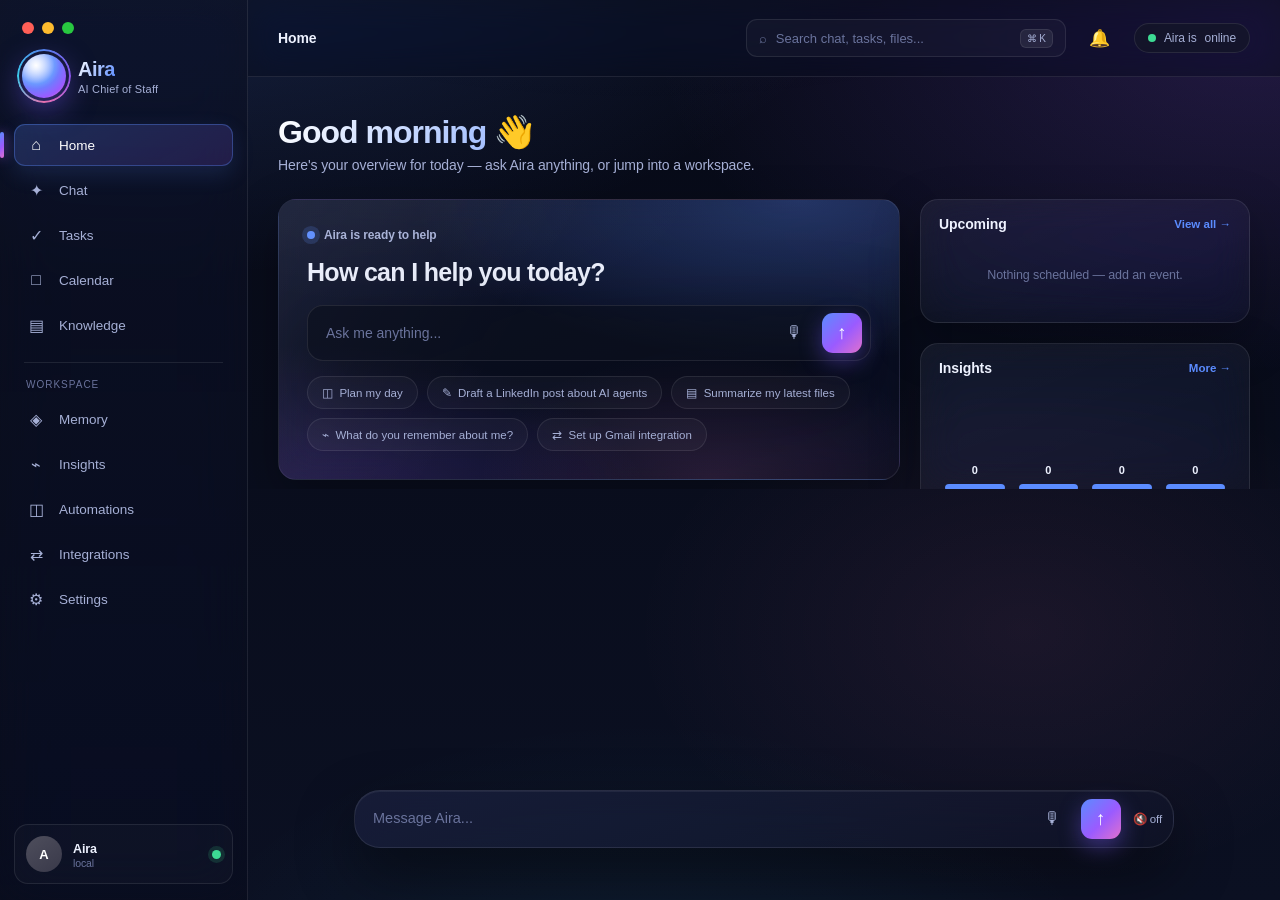
==== commit d09f7ae2: "Redesign Aira web UI: premium glass-3.0 dark theme, aurora background, animated gradient orb logo, p" ====
--- a/aira/webui_page.html
+++ b/aira/webui_page.html
@@ -7,27 +7,35 @@
 <title>Aira — AI Chief of Staff</title>
 <style>
 :root{
-  --bg:#0a0c13; --bg2:#0e1120; --panel:#121627; --panel2:#182036; --line:#232c4a;
-  --ink:#eef1fb; --muted:#9aa3c4;   --faint:#5b6580;
-  --brand:#5b8cff; --brand2:#9a5bff; --pink:#ff7ab8; --cyan:#39d5ff;
+  --bg:#070a17; --bg2:#0b1022; --panel:rgba(255,255,255,.045); --panel2:rgba(255,255,255,.07);
+  --line:rgba(255,255,255,.09); --line2:rgba(255,255,255,.16);
+  --ink:#eef2ff; --muted:#a6b0d6; --faint:#6a739c;
+  --brand:#5b8cff; --brand2:#9a5bff; --pink:#ff7ab8; --cyan:#3fe0ff;
   --ok:#3ddb94; --no:#ff7b7b; --warn:#f0b34d;
-  --shadow:0 24px 70px rgba(0,0,0,.55);
-  --grad:linear-gradient(135deg,var(--brand),var(--brand2));
-  --glass:rgba(18,22,39,.62);
-  --rad:16px;
+  --shadow:0 30px 80px rgba(0,0,0,.55);
+  --grad:linear-gradient(135deg,#5b8cff 0%,#9a5bff 55%,#ff7ab8 120%);
+  --grad2:linear-gradient(135deg,#3fe0ff,#5b8cff);
+  --glass:rgba(13,17,34,.55);
+  --rad:18px;
+  --ring:conic-gradient(from 0deg,#5b8cff,#9a5bff,#ff7ab8,#3fe0ff,#5b8cff);
 }
 *{box-sizing:border-box;margin:0;padding:0}
 html,body{height:100%}
 body{
-  font-family:-apple-system,BlinkMacSystemFont,"SF Pro Display","SF Pro Text",Inter,"Segoe UI",Roboto,sans-serif;
+  font-family:-apple-system,BlinkMacSystemFont,"SF Pro Display","Segoe UI",Inter,Roboto,sans-serif;
   background:
-    radial-gradient(1100px 560px at 14% -10%,rgba(91,140,255,.16),transparent 60%),
-    radial-gradient(900px 520px at 96% 6%,rgba(154,91,255,.12),transparent 60%),
-    radial-gradient(760px 500px at 50% 112%,rgba(57,213,255,.06),transparent 60%),
-    var(--bg);
+    radial-gradient(1200px 620px at 12% -12%,rgba(91,140,255,.22),transparent 62%),
+    radial-gradient(1000px 560px at 98% 4%,rgba(154,91,255,.18),transparent 60%),
+    radial-gradient(820px 540px at 50% 116%,rgba(63,224,255,.08),transparent 60%),
+    radial-gradient(600px 400px at 80% 70%,rgba(255,122,184,.07),transparent 65%),
+    linear-gradient(180deg,var(--bg),var(--bg2));
   background-attachment:fixed;
   color:var(--ink);display:flex;min-height:100vh;-webkit-font-smoothing:antialiased;letter-spacing:-.1px;
 }
+/* soft glass grain + top light */
+body::before{content:"";position:fixed;inset:0;pointer-events:none;z-index:0;opacity:.5;
+  background:radial-gradient(900px 300px at 50% -8%,rgba(255,255,255,.06),transparent 60%)}
+*{position:relative}
 button,input,textarea,select{font:inherit;color:inherit}
 button{cursor:pointer;border:0;background:none}
 input,textarea{outline:0}
@@ -36,25 +44,35 @@
 
 /* ================= sidebar ================= */
 aside{
-  width:248px;flex-shrink:0;display:flex;flex-direction:column;padding:22px 14px 16px;
-  background:var(--glass);backdrop-filter:blur(22px);border-right:1px solid var(--line);
+  width:248px;flex-shrink:0;display:flex;flex-direction:column;padding:22px 14px 16px;z-index:5;
+  background:linear-gradient(180deg,rgba(13,17,34,.72),rgba(9,12,26,.6));
+  backdrop-filter:blur(26px) saturate(160%);border-right:1px solid var(--line);
   position:sticky;top:0;height:100vh;
 }
 .win{display:flex;gap:8px;padding:0 8px 20px}
 .win i{width:12px;height:12px;border-radius:50%}
 .win i:nth-child(1){background:#ff5f57}.win i:nth-child(2){background:#febc2e}.win i:nth-child(3){background:#28c840}
 .brand{display:flex;align-items:center;gap:12px;padding:0 8px 26px}
-.orb{width:40px;height:40px;border-radius:50%;flex-shrink:0;position:relative;
-  background:radial-gradient(circle at 34% 28%,#e3ecff,var(--brand) 46%,var(--brand2) 78%,var(--pink));
-  box-shadow:0 8px 26px rgba(91,140,255,.4)}
-.brand b{font-size:19px;font-weight:750;letter-spacing:-.4px}
-.brand span{display:block;font-size:11.5px;color:var(--muted);margin-top:-1px}
+.orb{width:44px;height:44px;border-radius:50%;flex-shrink:0;position:relative;
+  background:radial-gradient(circle at 32% 26%,#fff,var(--brand) 42%,var(--brand2) 74%,var(--pink));
+  box-shadow:0 10px 30px rgba(124,92,255,.5)}
+.orb::before{content:"";position:absolute;inset:-5px;border-radius:50%;padding:2px;
+  background:var(--ring);-webkit-mask:linear-gradient(#000 0 0) content-box,linear-gradient(#000 0 0);
+  -webkit-mask-composite:xor;mask-composite:exclude;animation:spin 5s linear infinite;opacity:.9}
+.orb::after{content:"";position:absolute;inset:0;border-radius:50%;
+  background:radial-gradient(circle at 30% 22%,rgba(255,255,255,.55),transparent 55%)}
+@keyframes spin{to{transform:rotate(360deg)}}
+.brand b{font-size:20px;font-weight:800;letter-spacing:-.5px;
+  background:linear-gradient(120deg,#fff,var(--brand));-webkit-background-clip:text;background-clip:text;color:transparent}
+.brand span{display:block;font-size:11px;color:var(--muted);margin-top:2px;letter-spacing:.2px}
 .nav{display:flex;flex-direction:column;gap:3px}
 .nav button{display:flex;align-items:center;gap:13px;height:42px;padding:0 12px;border-radius:11px;color:var(--muted);
   font-size:13.5px;font-weight:520;text-align:left;transition:.15s;position:relative}
 .nav button:hover{background:rgba(255,255,255,.045);color:var(--ink)}
-.nav button.active{background:linear-gradient(150deg,rgba(91,140,255,.18),rgba(154,91,255,.14));color:#fff}
-.nav button.active::before{content:"";position:absolute;left:-14px;top:9px;bottom:9px;width:3px;border-radius:3px;background:var(--grad)}
+.nav button.active{background:linear-gradient(150deg,rgba(91,140,255,.22),rgba(154,91,255,.16));
+  color:#fff;box-shadow:inset 0 0 0 1px rgba(91,140,255,.35),0 8px 22px rgba(91,140,255,.15)}
+.nav button.active::before{content:"";position:absolute;left:-14px;top:8px;bottom:8px;width:4px;border-radius:99px;
+  background:var(--grad);box-shadow:0 0 12px rgba(154,91,255,.8)}
 .nav .ic{width:20px;text-align:center;font-size:16px;flex-shrink:0}
 .nav .count{margin-left:auto;font-size:10px;background:var(--brand2);color:#fff;border-radius:99px;padding:1px 7px;font-weight:700}
 .sep{height:1px;background:var(--line);margin:16px 10px}
@@ -70,7 +88,7 @@
 /* ================= main ================= */
 main{flex:1;display:flex;flex-direction:column;min-width:0;height:100vh}
 .topbar{display:flex;align-items:center;gap:14px;padding:18px 30px;border-bottom:1px solid var(--line);
-  background:rgba(10,12,19,.35);backdrop-filter:blur(10px)}
+  background:rgba(9,12,26,.5);backdrop-filter:blur(16px) saturate(150%);z-index:3}
 .topbar .t{font-size:13px;color:var(--faint)}
 .topbar .t b{color:var(--ink);font-size:14px}
 .search{display:flex;align-items:center;gap:9px;margin-left:auto;width:min(320px,34vw);height:38px;border:1px solid var(--line);
@@ -99,13 +117,17 @@
 .col{display:grid;gap:20px}
 @media(max-width:1020px){.grid{grid-template-columns:1fr}}
 
-.card{border:1px solid var(--line);background:rgba(255,255,255,.025);border-radius:var(--rad);backdrop-filter:blur(8px)}
-.card.hero{padding:26px;position:relative;overflow:hidden;background:
-  radial-gradient(560px 240px at 84% 0%,rgba(91,140,255,.22),transparent 68%),
-  radial-gradient(420px 220px at 6% 108%,rgba(154,91,255,.14),transparent 70%),
-  var(--panel)}
+.card{border:1px solid var(--line);background:linear-gradient(160deg,rgba(255,255,255,.06),rgba(255,255,255,.02));
+  border-radius:var(--rad);backdrop-filter:blur(18px) saturate(150%);box-shadow:0 18px 50px rgba(0,0,0,.28)}
+.card.hero{padding:28px;position:relative;overflow:hidden;background:
+  radial-gradient(620px 260px at 84% 0%,rgba(91,140,255,.28),transparent 62%),
+  radial-gradient(480px 240px at 6% 112%,rgba(154,91,255,.2),transparent 70%),
+  radial-gradient(360px 200px at 70% 100%,rgba(255,122,184,.12),transparent 65%),
+  linear-gradient(160deg,rgba(20,26,52,.7),rgba(12,16,34,.55))}
+.card.hero::before{content:"";position:absolute;inset:0;pointer-events:none;opacity:.5;
+  background:radial-gradient(500px 180px at 20% 0%,rgba(255,255,255,.06),transparent 60%)}
 .card.hero::after{content:"";position:absolute;inset:0;pointer-events:none;
-  background:linear-gradient(120deg,rgba(255,255,255,.05),transparent 40%)}
+  background:linear-gradient(120deg,rgba(255,255,255,.06),transparent 40%)}
 .ready{display:flex;align-items:center;gap:9px;color:var(--muted);font-size:12px;font-weight:550;margin-bottom:16px}
 .ready-dot{width:8px;height:8px;border-radius:50%;background:var(--brand);box-shadow:0 0 0 5px rgba(91,140,255,.18)}
 .card.hero h2{font-size:clamp(20px,2.6vw,25px);letter-spacing:-.7px;margin-bottom:18px;position:relative;z-index:1}
@@ -125,7 +147,9 @@
 
 .stat-grid{display:grid;grid-template-columns:repeat(4,1fr);gap:14px;margin-top:18px}
 @media(max-width:720px){.stat-grid{grid-template-columns:repeat(2,1fr)}}
-.stat{padding:18px;border:1px solid var(--line);border-radius:14px;background:rgba(255,255,255,.02)}
+.stat{padding:18px;border:1px solid var(--line);border-radius:15px;
+  background:linear-gradient(160deg,rgba(255,255,255,.06),rgba(255,255,255,.02));
+  backdrop-filter:blur(12px);box-shadow:0 14px 40px rgba(0,0,0,.25)}
 .stat small{color:var(--muted);font-size:11px}
 .stat strong{font-size:26px;display:block;margin:8px 0 2px;letter-spacing:-.5px;font-weight:750}
 .stat span{font-size:10.5px;color:var(--faint)}
@@ -136,7 +160,10 @@
 .sec-head button{color:var(--brand);font-size:11.5px;font-weight:600}
 .sbody{padding:14px 18px 18px}
 .list{display:grid;gap:7px}
-.row{display:flex;align-items:center;gap:12px;min-height:46px;border:1px solid var(--line);border-radius:11px;padding:0 13px;background:rgba(255,255,255,.015)}
+.row{display:flex;align-items:center;gap:12px;min-height:46px;border:1px solid var(--line);border-radius:12px;
+  padding:0 13px;background:linear-gradient(160deg,rgba(255,255,255,.05),rgba(255,255,255,.015));
+  transition:.15s;backdrop-filter:blur(8px)}
+.row:hover{border-color:var(--line2);background:linear-gradient(160deg,rgba(255,255,255,.08),rgba(255,255,255,.03))}
 .row .lbl{font-size:12.5px;flex:1;overflow:hidden;text-overflow:ellipsis;white-space:nowrap}
 .row small{font-size:10.5px;color:var(--faint);white-space:nowrap}
 .row .emoji{font-size:16px}
@@ -172,8 +199,10 @@
 .abtn{border-radius:9px;padding:8px 18px;font-size:12px;font-weight:650;color:#fff;transition:.15s}
 .abtn:active{transform:scale(.97)}.abtn.ok{background:var(--ok)}.abtn.no{background:var(--no)}
 .composer{margin:0 30px;padding:14px 0 22px;width:calc(100% - 60px)}
-.composer .box{display:flex;align-items:center;gap:8px;padding:7px 7px 7px 18px;background:var(--panel);
-  border:1px solid var(--line);border-radius:22px;box-shadow:var(--shadow);margin:0 auto;max-width:820px}
+.composer .box{display:flex;align-items:center;gap:8px;padding:7px 7px 7px 18px;
+  background:linear-gradient(160deg,rgba(30,36,70,.6),rgba(16,20,40,.6));
+  border:1px solid var(--line);border-radius:26px;box-shadow:0 24px 60px rgba(0,0,0,.45),inset 0 1px 0 rgba(255,255,255,.06);
+  margin:0 auto;max-width:820px;backdrop-filter:blur(16px)}
 textarea{flex:1;border:0;outline:0;resize:none;background:none;font-size:14.5px;line-height:1.5;padding:10px 0;max-height:140px}
 textarea::placeholder{color:var(--faint)}
 .voicetoggle{font-size:11.5px;color:var(--muted);display:flex;align-items:center;gap:6px;padding:0 4px}
